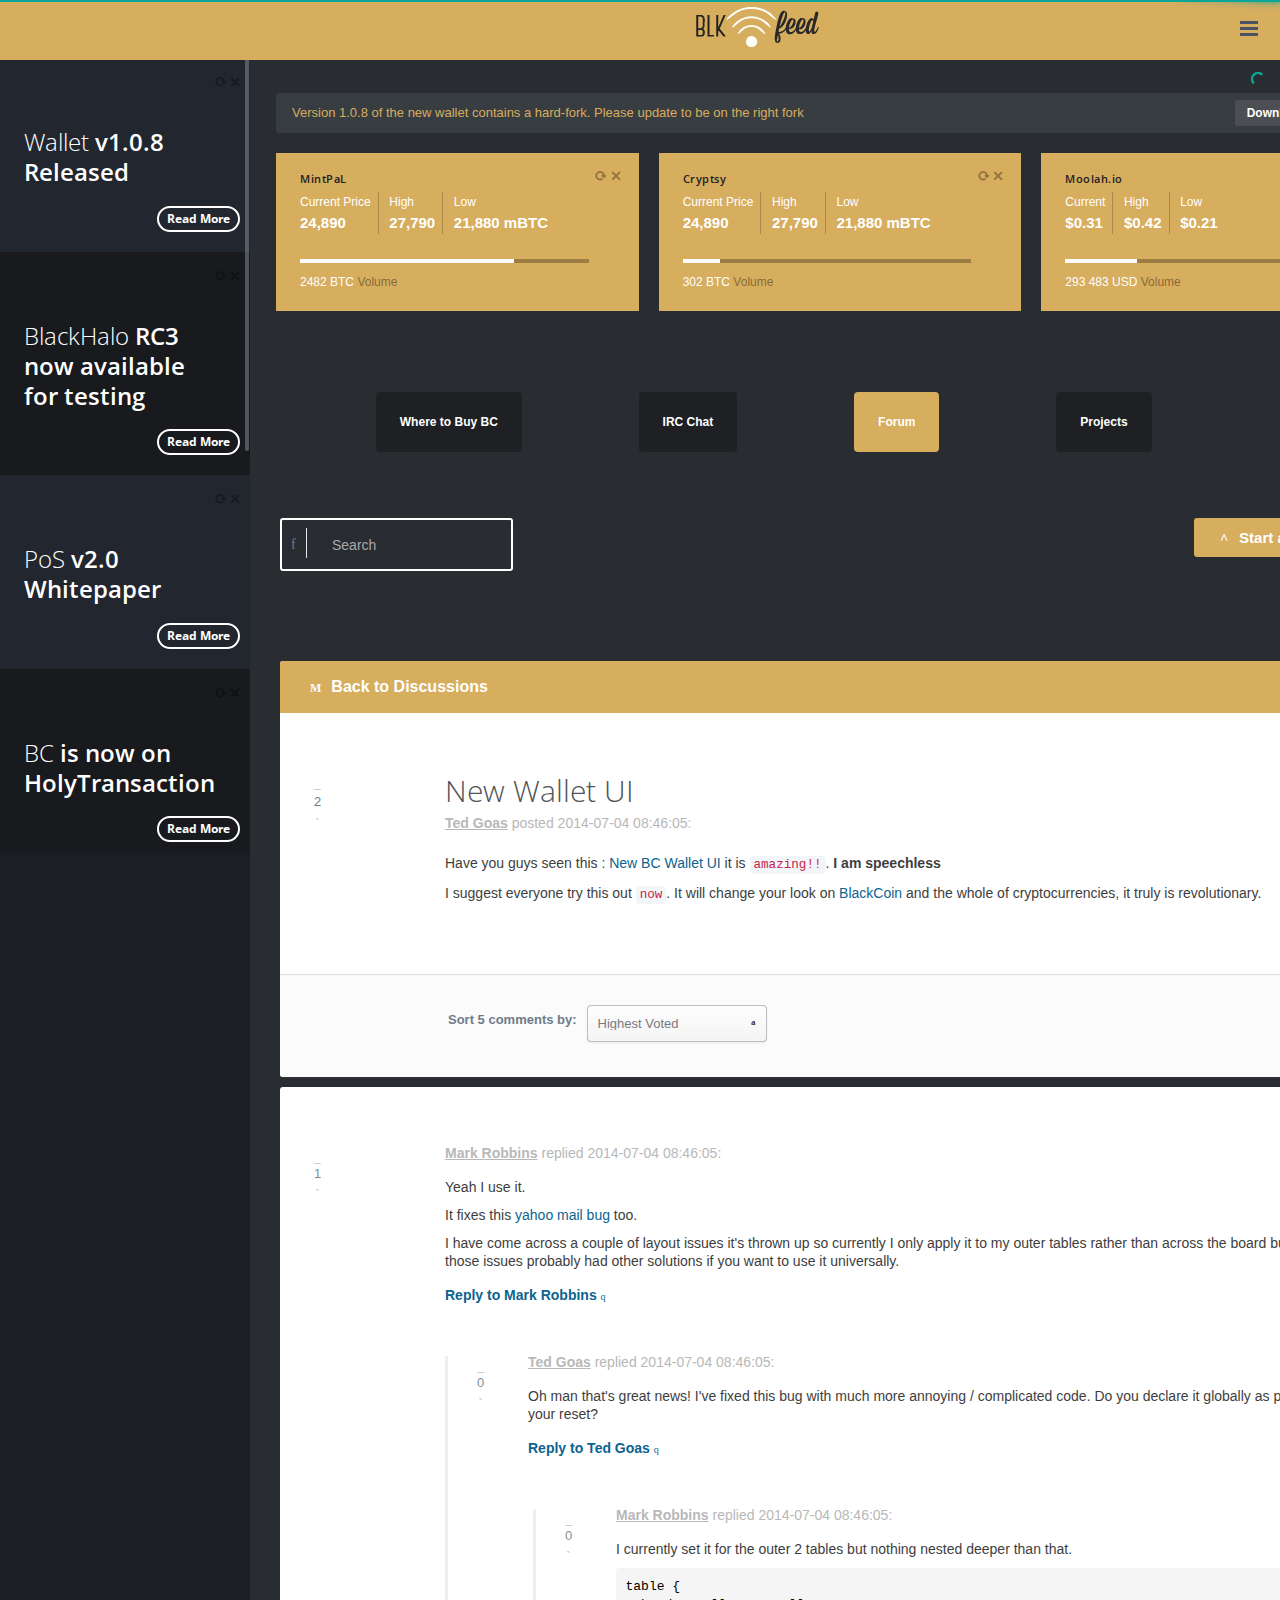
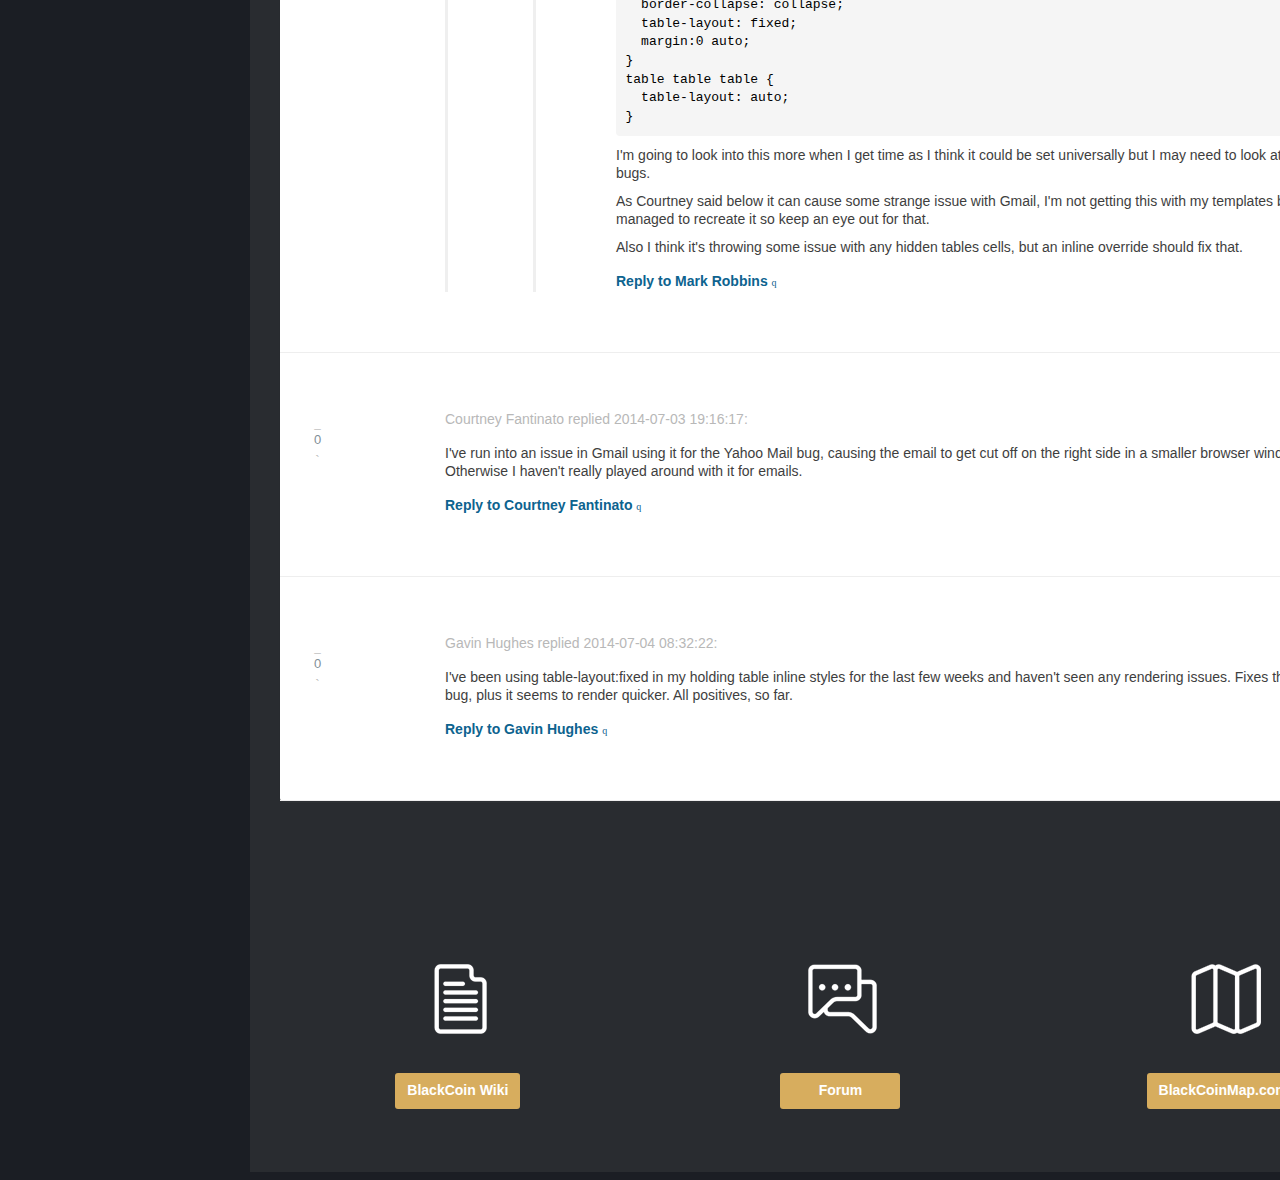
==== post.html @ c6ecb8fe "Initial Commit" ====
<!DOCTYPE html>
<html>
  <head>
    <meta http-equiv="content-type" content="text/html;charset=UTF-8" />
    <meta charset="utf-8" />
    <title>BLKFeed - Forum</title>
    <meta name="viewport" content="width=device-width, initial-scale=1.0, maximum-scale=1.0, user-scalable=no" />
    <meta content="" name="description" />
    <meta content="" name="author" />
    <!-- Forum CSS -->
    <link href="assets/css/application.css" media="screen" rel="stylesheet" type="text/css" />
    <link href="assets/css/forum.css" media="screen" rel="stylesheet" type="text/css" />
    <link href="assets/css/forum-style.css" media="screen" rel="stylesheet" type="text/css" />
    <link href="assets/plugins/jquery-polymaps/style.css" rel="stylesheet" type="text/css" media="screen"/>
    <link href="assets/plugins/jquery-metrojs/MetroJs.css" rel="stylesheet" type="text/css" />
    <link rel="stylesheet" type="text/css" href="assets/plugins/shape-hover/css/demo.css" />
    <link rel="stylesheet" type="text/css" href="assets/plugins/shape-hover/css/component.css" />
    <link rel="stylesheet" type="text/css" href="assets/plugins/owl-carousel/owl.carousel.css" />
    <link rel="stylesheet" type="text/css" href="assets/plugins/owl-carousel/owl.theme.css" />
    <link href="assets/plugins/pace/pace-theme-flash.css" rel="stylesheet" type="text/css" media="screen"/>
    <link href="assets/plugins/jquery-slider/css/jquery.sidr.light.css" rel="stylesheet" type="text/css" media="screen"/>
    <link rel="stylesheet" href="assets/plugins/jquery-ricksaw-chart/css/rickshaw.css" type="text/css" media="screen" >
    <link href="assets/plugins/jquery-isotope/isotope.css" rel="stylesheet" type="text/css"/>
    <!-- BEGIN CORE CSS FRAMEWORK -->
    <link href="assets/plugins/boostrapv3/css/bootstrap.min.css" rel="stylesheet" type="text/css"/>
    <link href="assets/plugins/boostrapv3/css/bootstrap-theme.min.css" rel="stylesheet" type="text/css"/>
    <link href="assets/plugins/font-awesome/css/font-awesome.css" rel="stylesheet" type="text/css"/>
    <link href="assets/css/animate.min.css" rel="stylesheet" type="text/css"/>
    <!-- END CORE CSS FRAMEWORK -->
    <!-- BEGIN CSS TEMPLATE -->
    <link href="assets/css/style.css" rel="stylesheet" type="text/css"/>
    <link href="assets/css/responsive.css" rel="stylesheet" type="text/css"/>
    <link href="assets/css/custom-icon-set.css" rel="stylesheet" type="text/css"/>
    <link href="assets/css/magic_space.css" rel="stylesheet" type="text/css"/>
    <!-- END CSS TEMPLATE -->
  </head>
  <!-- END HEAD -->
  <!-- BEGIN BODY -->
  <body class="">
    <!-- BEGIN HEADER -->
    <div class="header navbar navbar-inverse ">
      <!-- BEGIN TOP NAVIGATION BAR -->
      <div class="navbar-inner">
        <div class="header-seperation">
          <ul class="nav pull-left notifcation-center" id="main-menu-toggle-wrapper" style="display:none">
            <li class="dropdown">
              <a id="main-menu-toggle" href="#main-menu"  class="" >
                <div class="iconset top-menu-toggle-white"></div>
              </a>
            </li>
          </ul>
        </div>
        <!-- END RESPONSIVE MENU TOGGLER -->
        <div class="header-quick-nav" >
          <img src="./assets/img/logo.png" style="margin-left:35%;margin-top:0.4%;">
          <!-- BEGIN TOP NAVIGATION MENU -->
          <div class="pull-left">
          </div>
          <!-- END TOP NAVIGATION MENU -->
          <!-- BEGIN CHAT TOGGLER -->
          <div class="pull-right">
            <ul class="nav quick-section ">
              <li class="quicklinks">
                <a id="chat-menu-toggle" href="#sidr" class="chat-menu-toggle" >
                  <div class="iconset top-menu-toggle-dark "><span class="badge badge-important hide" id="chat-message-count">1</span></div>
                </a>
              </li>
            </ul>
          </div>
          <!-- END CHAT TOGGLER -->
        </div>
        <!-- END TOP NAVIGATION MENU -->
      </div>
      <!-- END TOP NAVIGATION BAR -->
    </div>
    <!-- END HEADER -->
    <!-- BEGIN CONTAINER -->
    <div class="page-container row-fluid">
      <!-- BEGIN SIDEBAR -->
      <div class="page-sidebar" id="main-menu">
        <!-- BEGIN MINI-PROFILE -->
        <div class="page-sidebar-wrapper" id="main-menu-wrapper">
          <!-- END MINI-PROFILE -->
          <!-- BEGIN SIDEBAR MENU -->
          <ul>
            <div class="widget-item narrow-margin">
              <div class="controller overlay right"> <a href="javascript:;" class="reload"></a> <a href="javascript:;" class="remove"></a> </div>
              <div class="tiles black " style="max-height:245px">
                <div class="tiles-body">
                  <h3 class="text-white m-t-50 m-b-30 m-r-20"> Wallet <span class="semi-bold">v1.0.8
                    Released</span> 
                  </h3>
                  <div class="overlayer bottom-right fullwidth">
                    <div class="overlayer-wrapper">
                      <div class=" p-l-20 p-r-20 p-b-20 p-t-20">
                        <div class="pull-right"> <a href="#" class="hashtags transparent"> Read More </a> </div>
                        <div class="clearfix"></div>
                      </div>
                    </div>
                  </div>
                  <br>
                </div>
              </div>
            </div>
            <div class="widget-item narrow-margin">
              <div class="controller overlay right"> <a href="javascript:;" class="reload"></a> <a href="javascript:;" class="remove"></a> </div>
              <div class="tiles grey " style="max-height:245px">
                <div class="tiles-body">
                  <h3 class="text-white m-t-50 m-b-30 m-r-20"> BlackHalo <span class="semi-bold">RC3
                    now available for testing</span> 
                  </h3>
                  <div class="overlayer bottom-right fullwidth">
                    <div class="overlayer-wrapper">
                      <div class=" p-l-20 p-r-20 p-b-20 p-t-20">
                        <div class="pull-right"> <a href="#" class="hashtags transparent"> Read More </a> </div>
                        <div class="clearfix"></div>
                      </div>
                    </div>
                  </div>
                  <br>
                </div>
              </div>
            </div>
            <div class="widget-item narrow-margin">
              <div class="controller overlay right"> <a href="javascript:;" class="reload"></a> <a href="javascript:;" class="remove"></a> </div>
              <div class="tiles black " style="max-height:245px">
                <div class="tiles-body">
                  <h3 class="text-white m-t-50 m-b-30 m-r-20"> PoS <span class="semi-bold">v2.0
                    Whitepaper</span> 
                  </h3>
                  <div class="overlayer bottom-right fullwidth">
                    <div class="overlayer-wrapper">
                      <div class=" p-l-20 p-r-20 p-b-20 p-t-20">
                        <div class="pull-right"> <a href="#" class="hashtags transparent"> Read More </a> </div>
                        <div class="clearfix"></div>
                      </div>
                    </div>
                  </div>
                  <br>
                </div>
              </div>
            </div>
            <div class="widget-item narrow-margin">
              <div class="controller overlay right"> <a href="javascript:;" class="reload"></a> <a href="javascript:;" class="remove"></a> </div>
              <div class="tiles grey " style="max-height:245px">
                <div class="tiles-body">
                  <h3 class="text-white m-t-50 m-b-30 m-r-20"> BC <span class="semi-bold">is now on
                    HolyTransaction</span> 
                  </h3>
                  <div class="overlayer bottom-right fullwidth">
                    <div class="overlayer-wrapper">
                      <div class=" p-l-20 p-r-20 p-b-20 p-t-20">
                        <div class="pull-right"> <a href="#" class="hashtags transparent"> Read More </a> </div>
                        <div class="clearfix"></div>
                      </div>
                    </div>
                  </div>
                  <br>
                </div>
              </div>
            </div>
            <div class="widget-item narrow-margin">
              <div class="controller overlay right"> <a href="javascript:;" class="reload"></a> <a href="javascript:;" class="remove"></a> </div>
              <div class="tiles black " style="max-height:245px">
                <div class="tiles-body">
                  <h3 class="text-white m-t-50 m-b-30 m-r-20"> BTC-e <span class="semi-bold"> integrates
                    BlckCoin</span> 
                  </h3>
                  <div class="overlayer bottom-right fullwidth">
                    <div class="overlayer-wrapper">
                      <div class=" p-l-20 p-r-20 p-b-20 p-t-20">
                        <div class="pull-right"> <a href="#" class="hashtags transparent"> Read More </a> </div>
                        <div class="clearfix"></div>
                      </div>
                    </div>
                  </div>
                  <br>
                </div>
              </div>
            </div>
            <div class="widget-item narrow-margin">
              <div class="controller overlay right"> <a href="javascript:;" class="reload"></a> <a href="javascript:;" class="remove"></a> </div>
              <div class="tiles grey " style="max-height:245px">
                <div class="tiles-body">
                  <h3 class="text-white m-t-50 m-b-30 m-r-20"> Wallet <span class="semi-bold">v1.0.7
                    Released</span> 
                  </h3>
                  <div class="overlayer bottom-right fullwidth">
                    <div class="overlayer-wrapper">
                      <div class=" p-l-20 p-r-20 p-b-20 p-t-20">
                        <div class="pull-right"> <a href="#" class="hashtags transparent"> Read More </a> </div>
                        <div class="clearfix"></div>
                      </div>
                    </div>
                  </div>
                  <br>
                </div>
              </div>
            </div>
            <div class="widget-item narrow-margin">
              <div class="controller overlay right"> <a href="javascript:;" class="reload"></a> <a href="javascript:;" class="remove"></a> </div>
              <div class="tiles black " style="max-height:245px">
                <div class="tiles-body">
                  <h3 class="text-white m-t-50 m-b-30 m-r-20"> rat4 elected President <span class="semi-bold">
                    of BC Utopia</span> 
                  </h3>
                  <div class="overlayer bottom-right fullwidth">
                    <div class="overlayer-wrapper">
                      <div class=" p-l-20 p-r-20 p-b-20 p-t-20">
                        <div class="pull-right"> <a href="#" class="hashtags transparent"> Read More </a> </div>
                        <div class="clearfix"></div>
                      </div>
                    </div>
                  </div>
                  <br>
                </div>
              </div>
            </div>
            <div class="widget-item narrow-margin">
              <div class="controller overlay right"> <a href="javascript:;" class="reload"></a> <a href="javascript:;" class="remove"></a> </div>
              <div class="tiles grey " style="max-height:245px">
                <div class="tiles-body">
                  <h3 class="text-white m-t-50 m-b-30 m-r-20"> BlackHalo <span class="semi-bold">Alpha v1
                    now available</span> 
                  </h3>
                  <div class="overlayer bottom-right fullwidth">
                    <div class="overlayer-wrapper">
                      <div class=" p-l-20 p-r-20 p-b-20 p-t-20">
                        <div class="pull-right"> <a href="#" class="hashtags transparent"> Read More </a> </div>
                        <div class="clearfix"></div>
                      </div>
                    </div>
                  </div>
                  <br>
                </div>
              </div>
            </div>
          </ul>
          <div class="clearfix"></div>
          <!-- END SIDEBAR -->
        </div>
      </div>
      <!-- END SIDEBAR -->
      <!-- BEGIN PAGE CONTAINER-->
      <div class="page-content">
        <div id="portlet-config" class="modal hide">
        </div>
        <div class="clearfix"></div>
        <div class="content container">
          <div class="page-title">
          </div>
          <!-- BEGIN DASHBOARD TILES -->
          <div class="alert alert-error">
            <button class="close" data-dismiss="alert"></button>
            Version 1.0.8 of the new wallet contains a hard-fork. Please update to be on the right fork
            <button class="btn btn-danger btn-sm btn-small pull-right" type="button">Download Now</button>
          </div>
          <div class="row">
            <div class="col-md-4">
              <div class="tiles green added-margin  m-b-20">
                <div class="tiles-body" style="background:#d7ad5e;">
                  <div class="controller"> <a href="javascript:;" class="reload"></a> <a href="javascript:;" class="remove"></a> </div>
                  <div class="tiles-title text-black">MintPaL </div>
                  <div class="widget-stats">
                    <div class="wrapper transparent"> 
                      <span class="item-title">Current Price</span> <span class="item-count animate-number semi-bold" data-value="24890" data-animation-duration="700">0</span>
                    </div>
                  </div>
                  <div class="widget-stats">
                    <div class="wrapper transparent">
                      <span class="item-title">High</span> <span class="item-count animate-number semi-bold" data-value="27790" data-animation-duration="700">0</span> 
                    </div>
                  </div>
                  <div class="widget-stats ">
                    <div class="wrapper last"> 
                      <span class="item-title">Low</span> <span class="item-count animate-number semi-bold" data-value="21880 mBTC"" data-animation-duration="700">0</span> 
                    </div>
                  </div>
                  <div class="progress transparent progress-small no-radius m-t-20" style="width:90%">
                    <div class="progress-bar progress-bar-white animate-progress-bar" data-percentage="74%" ></div>
                  </div>
                  <div class="description"> <span class="text-white mini-description ">2482 BTC <span class="blend">Volume</span></span></div>
                </div>
              </div>
            </div>
            <div class="col-md-4">
              <div class="tiles blue added-margin  m-b-20">
                <div class="tiles-body" style="background:#d7ad5e;">
                  <div class="controller"> <a href="javascript:;" class="reload"></a> <a href="javascript:;" class="remove"></a> </div>
                  <div class="tiles-title text-black">Cryptsy </div>
                  <div class="widget-stats">
                    <div class="wrapper transparent"> 
                      <span class="item-title">Current Price</span> <span class="item-count animate-number semi-bold" data-value="24890" data-animation-duration="700">0</span>
                    </div>
                  </div>
                  <div class="widget-stats">
                    <div class="wrapper transparent">
                      <span class="item-title">High</span> <span class="item-count animate-number semi-bold" data-value="27790" data-animation-duration="700">0</span> 
                    </div>
                  </div>
                  <div class="widget-stats ">
                    <div class="wrapper last"> 
                      <span class="item-title">Low</span> <span class="item-count animate-number semi-bold" data-value="21880 mBTC" data-animation-duration="700">0</span> 
                    </div>
                  </div>
                  <div class="progress transparent progress-small no-radius m-t-20" style="width:90%">
                    <div class="progress-bar progress-bar-white animate-progress-bar" data-percentage="13%" ></div>
                  </div>
                  <div class="description"> <span class="text-white mini-description ">302 BTC <span class="blend">Volume</span></span></div>
                </div>
              </div>
            </div>
            <div class="col-md-4">
              <div class="tiles purple added-margin  m-b-20">
                <div class="tiles-body" style="background:#d7ad5e;">
                  <div class="controller"> <a href="javascript:;" class="reload"></a> <a href="javascript:;" class="remove"></a> </div>
                  <div class="tiles-title text-black">Moolah.io </div>
                  <div class="widget-stats">
                    <div class="wrapper transparent"> 
                      <span class="item-title">Current</span> <span class="item-count animate-number semi-bold" data-value="$0.31" data-animation-duration="700">0</span>
                    </div>
                  </div>
                  <div class="widget-stats">
                    <div class="wrapper transparent">
                      <span class="item-title">High</span> <span class="item-count animate-number semi-bold" data-value="$0.42" data-animation-duration="700">0</span> 
                    </div>
                  </div>
                  <div class="widget-stats ">
                    <div class="wrapper last"> 
                      <span class="item-title">Low</span> <span class="item-count animate-number semi-bold" data-value="$0.21" data-animation-duration="700">0</span> 
                    </div>
                  </div>
                  <div class="progress transparent progress-small no-radius m-t-20" style="width:90%">
                    <div class="progress-bar progress-bar-white animate-progress-bar" data-percentage="25%" ></div>
                  </div>
                  <div class="description"> <span class="text-white mini-description ">293 483 USD <span class="blend">Volume</span></span></div>
                </div>
              </div>
            </div>
          </div>
          <!-- END DASHBOARD TILES -->
          <br>
          <br>
          <br>
          <div class="row">
            <div class="tabbable tabs-left">
              <ul class="nav nav-pills" id="tab-3">
                <li class=""><a href="#Merchants">Where to Buy BC</a></li>
                <li class=""><a href="#IRC">IRC Chat</a></li>
                <li class="active"><a href="#Forum">Forum</a></li>
                <li class=""><a href="#Projects">Projects</a></li>
              </ul>
              <div class="tab-content">
                <div class="tab-pane" id="Merchants">
                  <!-- BEGIN WORLD MAP WIDGET - CRAFT MAP -->
                  <div class="row tiles-container " data-sync-height="true">
                    <div class="col-md-7 col-vlg-8 col-sm-8 no-padding -height" style="height: 380px;">
                      <iframe class="craft-map-container" src="assets/plugins/jquery-craftmap/world_map.html"></iframe>
                      <div class="clearfix"></div>
                    </div>
                    <div class="col-md-5 col-vlg-4 col-sm-4 no-padding" style="height: 380px;">
                      <div class="tiles black" style="height:380px;">
                        <div class="tiles-body">
                          <h5 class="text-white"><span class="semi-bold">Merchant</span> Search</h5>
                          <input type="text" placeholder="Search..." class="form-control input-sm m-t-20">
                          <div class="m-t-40">
                            <div class="widget-stats">
                              <div class="wrapper"> <span class="item-title">Retailers</span> <span class="item-count animate-number semi-bold" data-value="2415" data-animation-duration="700">2,415</span> </div>
                            </div>
                            <div class="widget-stats">
                              <div class="wrapper"> <span class="item-title">Vendors</span> <span class="item-count animate-number semi-bold" data-value="751" data-animation-duration="700">751</span> </div>
                            </div>
                            <div class="widget-stats ">
                              <div class="wrapper last"> <span class="item-title">Shops</span> <span class="item-count animate-number semi-bold" data-value="1547" data-animation-duration="700">1,547</span> </div>
                            </div>
                          </div>
                        </div>
                      </div>
                    </div>
                  </div>
                  <!-- END WORLD MAP WIDGET - CRAFT MAP --> <br>
                  <br>
                  <!--Start Table-->
                  <div class="grid simple ">
                    <div class="grid-title">
                      <h4>View  <span class="semi-bold">Merchants</span></h4>
                      <div class="tools"> <a href="javascript:;" class="collapse"></a> <a href="#grid-config" data-toggle="modal" class="config"></a> <a href="javascript:;" class="reload"></a> <a href="javascript:;" class="remove"></a> </div>
                    </div>
                    <div class="grid-body ">
                      <div id="example2_wrapper" class="dataTables_wrapper form-inline" role="grid">
                        <div class="row">
                          <div class="col-md-6">
                            <div id="example2_length" class="dataTables_length">
                              <label>
                                <div class="select2-container span12 select2-container-active" id="s2id_autogen5"><a href="javascript:void(0)" onclick="return false;" class="select2-choice" tabindex="-1">   <span class="select2-chosen">10</span><abbr class="select2-search-choice-close"></abbr>   <span class="select2-arrow"><b></b></span></a><input class="select2-focusser select2-offscreen" type="text" id="s2id_autogen6"></div>
                                <select size="1" name="example2_length" aria-controls="example2" class="select2-wrapper span12 select2-offscreen" tabindex="-1">
                                  <option value="10" selected="selected">10</option>
                                  <option value="25">25</option>
                                  <option value="50">50</option>
                                  <option value="100">100</option>
                                </select>
                              </label>
                            </div>
                          </div>
                          <div class="col-md-6">
                            <div class="dataTables_filter" id="example2_filter"><label>Search: <input type="text" aria-controls="example2" class="input-medium"></label></div>
                          </div>
                        </div>
                        <table class="table table-striped dataTable" id="example2" aria-describedby="example2_info">
                          <thead>
                            <tr role="row">
                              <th class="sorting" role="columnheader" tabindex="0" aria-controls="example2" rowspan="1" colspan="1" aria-label=": activate to sort column ascending" style="width: 42px;"></th>
                              <th class="sorting" role="columnheader" tabindex="0" aria-controls="example2" rowspan="1" colspan="1" aria-label="Rendering engine: activate to sort column ascending" style="width: 279px;">Rendering engine</th>
                              <th class="sorting" role="columnheader" tabindex="0" aria-controls="example2" rowspan="1" colspan="1" aria-label="Browser: activate to sort column ascending" style="width: 349px;">Browser</th>
                              <th class="sorting" role="columnheader" tabindex="0" aria-controls="example2" rowspan="1" colspan="1" aria-label="Platform(s): activate to sort column ascending" style="width: 322px;">Platform(s)</th>
                              <th class="sorting" role="columnheader" tabindex="0" aria-controls="example2" rowspan="1" colspan="1" aria-label="Engine version: activate to sort column ascending" style="width: 240px;">Engine version</th>
                              <th class="sorting" role="columnheader" tabindex="0" aria-controls="example2" rowspan="1" colspan="1" aria-label="CSS grade: activate to sort column ascending" style="width: 171px;">CSS grade</th>
                            </tr>
                          </thead>
                          <tbody role="alert" aria-live="polite" aria-relevant="all">
                            <tr class="gradeX odd">
                              <td class="center "><i class="fa fa-plus-circle"></i></td>
                              <td class=" ">Trident</td>
                              <td class=" ">Internet
                                Explorer 4.0
                              </td>
                              <td class=" ">Win 95+</td>
                              <td class="center "> 4</td>
                              <td class="center ">X</td>
                            </tr>
                            <tr class="gradeC even">
                              <td class="center "><i class="fa fa-plus-circle"></i></td>
                              <td class=" ">Trident</td>
                              <td class=" ">Internet
                                Explorer 5.0
                              </td>
                              <td class=" ">Win 95+</td>
                              <td class="center ">5</td>
                              <td class="center ">C</td>
                            </tr>
                            <tr class="odd gradeA">
                              <td class="center "><i class="fa fa-plus-circle"></i></td>
                              <td class=" ">Trident</td>
                              <td class=" ">Internet
                                Explorer 5.5
                              </td>
                              <td class=" ">Win 95+</td>
                              <td class="center ">5.5</td>
                              <td class="center ">A</td>
                            </tr>
                            <tr class="even gradeA">
                              <td class="center "><i class="fa fa-plus-circle"></i></td>
                              <td class=" ">Trident</td>
                              <td class=" ">Internet
                                Explorer 6
                              </td>
                              <td class=" ">Win 98+</td>
                              <td class="center ">6</td>
                              <td class="center ">A</td>
                            </tr>
                            <tr class="odd gradeA">
                              <td class="center "><i class="fa fa-plus-circle"></i></td>
                              <td class=" ">Trident</td>
                              <td class=" ">Internet Explorer 7</td>
                              <td class=" ">Win XP SP2+</td>
                              <td class="center ">7</td>
                              <td class="center ">A</td>
                            </tr>
                            <tr class="even gradeA">
                              <td class="center "><i class="fa fa-plus-circle"></i></td>
                              <td class=" ">Trident</td>
                              <td class=" ">AOL browser (AOL desktop)</td>
                              <td class=" ">Win XP</td>
                              <td class="center ">6</td>
                              <td class="center ">A</td>
                            </tr>
                            <tr class="gradeA odd">
                              <td class="center "><i class="fa fa-plus-circle"></i></td>
                              <td class=" ">Gecko</td>
                              <td class=" ">Firefox 1.0</td>
                              <td class=" ">Win 98+ / OSX.2+</td>
                              <td class="center ">1.7</td>
                              <td class="center ">A</td>
                            </tr>
                            <tr class="gradeA even">
                              <td class="center "><i class="fa fa-plus-circle"></i></td>
                              <td class=" ">Gecko</td>
                              <td class=" ">Firefox 1.5</td>
                              <td class=" ">Win 98+ / OSX.2+</td>
                              <td class="center ">1.8</td>
                              <td class="center ">A</td>
                            </tr>
                            <tr class="gradeA odd">
                              <td class="center "><i class="fa fa-plus-circle"></i></td>
                              <td class=" ">Gecko</td>
                              <td class=" ">Firefox 2.0</td>
                              <td class=" ">Win 98+ / OSX.2+</td>
                              <td class="center ">1.8</td>
                              <td class="center ">A</td>
                            </tr>
                            <tr class="gradeA even">
                              <td class="center "><i class="fa fa-plus-circle"></i></td>
                              <td class=" ">Gecko</td>
                              <td class=" ">Firefox 3.0</td>
                              <td class=" ">Win 2k+ / OSX.3+</td>
                              <td class="center ">1.9</td>
                              <td class="center ">A</td>
                            </tr>
                          </tbody>
                        </table>
                        <div class="row">
                          <div class="col-md-12">
                            <div class="dataTables_paginate paging_bootstrap pagination">
                              <ul>
                                <li class="prev disabled"><a href="#"><i class="fa fa-chevron-left"></i></a></li>
                                <li class="active"><a href="#">1</a></li>
                                <li><a href="#">2</a></li>
                                <li><a href="#">3</a></li>
                                <li><a href="#">4</a></li>
                                <li><a href="#">5</a></li>
                                <li class="next"><a href="#"><i class="fa fa-chevron-right"></i></a></li>
                              </ul>
                            </div>
                            <div class="dataTables_info" id="example2_info">Showing <b>1 to 10</b> of 57 entries</div>
                          </div>
                        </div>
                      </div>
                    </div>
                  </div>
                </div>
                <!--End Table-->
                <div class="tab-pane" id="IRC">
                  <div class="grid simple vertical green">
                    <div class="grid-title no-border">
                      <h4></h4>
                      <div class="tools"> <a href="javascript:;" class="collapse"></a> <a href="#grid-config" data-toggle="modal" class="config"></a> <a href="javascript:;" class="reload"></a> <a href="javascript:;" class="remove"></a> </div>
                    </div>
                    <div class="grid-body no-border">
                      <div class="row-fluid">
                        <div>
                          <h3>IRC<span class="semi-bold"> Chat</span></h3>
                          <br>
                          <iframe src="https://kiwiirc.com/client/irc.kiwiirc.com/?nick=Wulfcastle|?#blackcoinpool" style="border:0; width:100%; height:450px;"></iframe>
                        </div>
                      </div>
                    </div>
                  </div>
                </div>
                <div class="tab-pane active" id="Forum">
                  <div class="row">
                    <div class="col-md-12">
                      <div class="community post discussions community marketing logged-out">
                        <section class="community-top">
                          <div class="wrapper">
                            <form accept-charset="UTF-8" action="/community/discussions" class="search-form_" method="get" />
                              <div style="margin:0;padding:0;display:inline"><input name="utf8" type="hidden" value="&#x2713;" /></div>
                              <input class="search" id="search" name="search" placeholder="Search" type="text" />
                              <span class="prefix">f</span>
                            </form>
                            <ul class="subnav-right">
                              <li>
                                <a href="/community/discussions/new" class="awesome-button green new "><span class="icon">^</span><span class="text">Start a Discussion</span></a>
                              </li>
                            </ul>
                          </div>
                        </section>
                        <section class="community-body">
                          <div class="wrapper">
                          </div>
                          <div class="wrapper">
                            <div class="community-wrapper">
                              <div class="container-fluid animated fadeIn">
                                <!--1st post-->
                                <article class="row-fluid post-container" id="UI">
                                  <header id="top" class="post-header">
                                    <a href="./index.html">
                                    <span class="icon">M</span>Back to Discussions
                                    </a>      <!--comment anchor button-->
                                    <!-- title actions -->
                                    <ul class="title-actions"></ul>
                                  </header>
                                  <section class="post-body" id="discussion-340" data-discussion-id="340">
                                    <div class="voting">
                                      <div class="up" data-url="/community/discussions/340-do-you-use-table-layout-fixed/upvote"></div>
                                      <div class="sup">2</div>
                                      <div class="down" data-url="/community/discussions/340-do-you-use-table-layout-fixed/downvote"></div>
                                    </div>
                                    <div class="identity-avatar" style="background-image: url(&#x27;https://secure.gravatar.com/avatar/6f501cfc748d74a94687a9c30545599e?d=https%3A%2F%2Flitmus.com%2Fassets%2Fdefault-avatar.png&amp;r=g&amp;s=60&#x27;); height: 60px; width: 60px; border-radius: 30px; background-size: 60px 60px"></div>
                                    <div class="post-content">
                                      <h2 class="title">New Wallet UI</h2>
                                      <div class="metadata">
                                        <a href="/p/tedgoas" class="author">Ted Goas</a>
                                        posted <time data-last-commented-at="2014-07-04 08:46:05" data-updated-at="2014-07-04 08:46:05" datetime="2014-07-03 15:29:40">2014-07-04 08:46:05</time>:
                                        <span data-author-id="321450">
                                        <a href="/community/discussions/340-do-you-use-table-layout-fixed/edit" class="edit-post" data-remote="true">Edit</a>
                                        |
                                        <a href="./340-do-you-use-table-layout-fixed.html" data-confirm="Are you sure you want to delete this discussion? This action cannot be undone." data-method="delete" rel="nofollow">Delete</a>
                                        </span>
                                      </div>
                                      <div class="discussion-content">
                                        <p>Have you guys seen this : <a href="http://blackcoin.co/new-wallet-ui">New BC Wallet UI</a> it is <code>amazing!!</code>. <strong>I am speechless</strong></p>
                                        <p>I suggest everyone try this out <code>now</code>. It will change your look on  <a href="https://blackcoin.co">BlackCoin</a> and the whole of cryptocurrencies, it truly is revolutionary.</p>
                                      </div>
                                      <!-- Comment form -->
                                    </div>
                                  </section>
                                  <footer class="sorting">
                                    <div>
                                      <span class="comment-count">Sort 5 comments by: </span>
                                      <div class="white-select">
                                        <select class="comment-sorter">
                                          <option value="votes" />Highest Voted
                                          <option value="oldest" />Oldest First
                                          <option value="recent" />Most Recent
                                        </select>
                                        <span class="arrows">a</span>
                                      </div>
                                    </div>
                                  </footer>
                                </article>
                                <div class="comments-container">
                                  <div class="comment  " id="comment-1708" data-comment-id="1708" data-identity-id="224780" data-discussion-id="340">
                                    <aside class="comment-side">
                                      <div class="voting">
                                        <div class="up" data-url="/community/discussions/340-do-you-use-table-layout-fixed/comments/1708/upvote"></div>
                                        <div class="sup">1</div>
                                        <div class="down" data-url="/community/discussions/340-do-you-use-table-layout-fixed/comments/1708/downvote"></div>
                                      </div>
                                      <div class="identity-avatar" style="background-image: url(&#x27;https://cp.litmus.com/b/?c=img&amp;l=0&amp;r=v1&amp;t=1&amp;th=60&amp;tw=60&amp;u=https%3A%2F%2Fs3.amazonaws.com%2Flitmus-avatars%2Fproduction%2F98381d99eb1b0b2b472f52c2633c6b2f6984328b.jpg&#x27;); height: 60px; width: 60px; border-radius: 30px; background-size: 60px 60px"></div>
                                    </aside>
                                    <section class="comment-body">
                                      <header class="comment-header">
                                        <a href="/p/M_J_Robbins" class="author">Mark Robbins</a>
                                        <a href="#comment-1708" class="metadata">
                                        replied
                                        <time data-last-commented-at="null" data-updated-at="2014-07-04 08:46:05" datetime="2014-07-03 15:37:15">2014-07-04 08:46:05</time>:
                                        </a>
                                        <aside class="comment-actions author-only" data-author-id="224780">
                                          <a href="/community/discussions/340-do-you-use-table-layout-fixed/comments/1708/edit" data-remote="true">Edit</a>
                                          |
                                          <a href="/community/discussions/340-do-you-use-table-layout-fixed/comments/1708" data-confirm="Are you sure you want to delete this comment?" data-method="delete" rel="nofollow">Delete</a>
                                        </aside>
                                      </header>
                                      <article class="comment-content">
                                        <p>Yeah I use it.</p>
                                        <p>It fixes this <a href="../code/217-yahoo-change.html">yahoo mail bug</a> too.</p>
                                        <p>I have come across a couple of layout issues it&#39;s thrown up so currently I only apply it to my outer tables rather than across the board but I think those issues probably had other solutions if you want to use it universally.</p>
                                        <a href="#" class="reply">Reply to Mark Robbins <span class="ico">q</span></a>
                                      </article>
                                    </section>
                                    <div class="comment nested-post nested" id="comment-1711" data-comment-id="1711" data-identity-id="321450" data-discussion-id="340">
                                      <aside class="comment-side">
                                        <div class="voting">
                                          <div class="up" data-url="/community/discussions/340-do-you-use-table-layout-fixed/comments/1711/upvote"></div>
                                          <div class="sup">0</div>
                                          <div class="down" data-url="/community/discussions/340-do-you-use-table-layout-fixed/comments/1711/downvote"></div>
                                        </div>
                                      </aside>
                                      <section class="comment-body">
                                        <header class="comment-header">
                                          <a href="/p/tedgoas" class="author">Ted Goas</a>
                                          <a href="#comment-1711" class="metadata">
                                          replied
                                          <time data-last-commented-at="null" data-updated-at="2014-07-04 08:46:05" datetime="2014-07-03 19:20:37">2014-07-04 08:46:05</time>:
                                          </a>
                                          <aside class="comment-actions author-only" data-author-id="321450">
                                            <a href="/community/discussions/340-do-you-use-table-layout-fixed/comments/1711/edit" data-remote="true">Edit</a>
                                            |
                                            <a href="/community/discussions/340-do-you-use-table-layout-fixed/comments/1711" data-confirm="Are you sure you want to delete this comment?" data-method="delete" rel="nofollow">Delete</a>
                                          </aside>
                                        </header>
                                        <article class="comment-content">
                                          <p>Oh man that&#39;s great news! I&#39;ve fixed this bug with much more annoying / complicated code. Do you declare it globally as part of your reset?</p>
                                          <a href="#" class="reply">Reply to Ted Goas <span class="ico">q</span></a>
                                        </article>
                                      </section>
                                      <div class="comment nested-post nested" id="comment-1715" data-comment-id="1715" data-identity-id="224780" data-discussion-id="340">
                                        <aside class="comment-side">
                                          <div class="voting">
                                            <div class="up" data-url="/community/discussions/340-do-you-use-table-layout-fixed/comments/1715/upvote"></div>
                                            <div class="sup">0</div>
                                            <div class="down" data-url="/community/discussions/340-do-you-use-table-layout-fixed/comments/1715/downvote"></div>
                                          </div>
                                        </aside>
                                        <section class="comment-body">
                                          <header class="comment-header">
                                            <a href="/p/M_J_Robbins" class="author">Mark Robbins</a>
                                            <a href="#comment-1715" class="metadata">
                                            replied
                                            <time data-last-commented-at="null" data-updated-at="2014-07-04 08:46:05" datetime="2014-07-04 08:46:05">2014-07-04 08:46:05</time>:
                                            </a>
                                            <aside class="comment-actions author-only" data-author-id="224780">
                                              <a href="/community/discussions/340-do-you-use-table-layout-fixed/comments/1715/edit" data-remote="true">Edit</a>
                                              |
                                              <a href="/community/discussions/340-do-you-use-table-layout-fixed/comments/1715" data-confirm="Are you sure you want to delete this comment?" data-method="delete" rel="nofollow">Delete</a>
                                            </aside>
                                          </header>
                                          <article class="comment-content">
                                            <p>I currently set it for the outer 2 tables but nothing nested deeper than that.</p>
                                            <pre><code class="language-markup">table {
  border-collapse: collapse;
  table-layout: fixed;
  margin:0 auto;
}
table table table {
  table-layout: auto;
}
</code></pre>
                                            <p>I&#39;m going to look into this more when I get time as I think it could be set universally but I may need to look at a few bugs.</p>
                                            <p>As Courtney said below it can cause some strange issue with Gmail, I&#39;m not getting this with my templates but have managed to recreate it so keep an eye out for that.</p>
                                            <p>Also I think it&#39;s throwing some issue with any hidden tables cells, but an inline override should fix that.</p>
                                            <a href="#" class="reply">Reply to Mark Robbins <span class="ico">q</span></a>
                                          </article>
                                        </section>
                                      </div>
                                    </div>
                                  </div>
                                  <div class="comment  " id="comment-1709" data-comment-id="1709" data-identity-id="302467" data-discussion-id="340">
                                    <aside class="comment-side">
                                      <div class="voting">
                                        <div class="up" data-url="/community/discussions/340-do-you-use-table-layout-fixed/comments/1709/upvote"></div>
                                        <div class="sup">0</div>
                                        <div class="down" data-url="/community/discussions/340-do-you-use-table-layout-fixed/comments/1709/downvote"></div>
                                      </div>
                                      <div class="identity-avatar" style="background-image: url(&#x27;https://secure.gravatar.com/avatar/34cdd3de868becca2cdc8c8db760e028?d=https%3A%2F%2Flitmus.com%2Fassets%2Fdefault-avatar.png&amp;r=g&amp;s=60&#x27;); height: 60px; width: 60px; border-radius: 30px; background-size: 60px 60px"></div>
                                    </aside>
                                    <section class="comment-body">
                                      <header class="comment-header">
                                        Courtney Fantinato
                                        <a href="#comment-1709" class="metadata">
                                        replied
                                        <time data-last-commented-at="null" data-updated-at="2014-07-03 19:16:17" datetime="2014-07-03 19:16:17">2014-07-03 19:16:17</time>:
                                        </a>
                                        <aside class="comment-actions author-only" data-author-id="302467">
                                          <a href="/community/discussions/340-do-you-use-table-layout-fixed/comments/1709/edit" data-remote="true">Edit</a>
                                          |
                                          <a href="/community/discussions/340-do-you-use-table-layout-fixed/comments/1709" data-confirm="Are you sure you want to delete this comment?" data-method="delete" rel="nofollow">Delete</a>
                                        </aside>
                                      </header>
                                      <article class="comment-content">
                                        <p>I&#39;ve run into an issue in Gmail using it for the Yahoo Mail bug, causing the email to get cut off on the right side in a smaller browser window. Otherwise I haven&#39;t really played around with it for emails.</p>
                                        <a href="#" class="reply">Reply to Courtney Fantinato <span class="ico">q</span></a>
                                      </article>
                                    </section>
                                  </div>
                                  <div class="comment  " id="comment-1713" data-comment-id="1713" data-identity-id="328569" data-discussion-id="340">
                                    <aside class="comment-side">
                                      <div class="voting">
                                        <div class="up" data-url="/community/discussions/340-do-you-use-table-layout-fixed/comments/1713/upvote"></div>
                                        <div class="sup">0</div>
                                        <div class="down" data-url="/community/discussions/340-do-you-use-table-layout-fixed/comments/1713/downvote"></div>
                                      </div>
                                      <div class="identity-avatar" style="background-image: url(&#x27;https://cp.litmus.com/b/?c=img&amp;l=0&amp;r=v1&amp;t=1&amp;th=60&amp;tw=60&amp;u=https%3A%2F%2Fs3.amazonaws.com%2Flitmus-avatars%2Fproduction%2Fca2accdb7d88c19fa79ba8ace0ff234a382ad59a.jpg&#x27;); height: 60px; width: 60px; border-radius: 30px; background-size: 60px 60px"></div>
                                    </aside>
                                    <section class="comment-body">
                                      <header class="comment-header">
                                        Gavin Hughes
                                        <a href="#comment-1713" class="metadata">
                                        replied
                                        <time data-last-commented-at="null" data-updated-at="2014-07-04 08:32:22" datetime="2014-07-04 08:32:22">2014-07-04 08:32:22</time>:
                                        </a>
                                        <aside class="comment-actions author-only" data-author-id="328569">
                                          <a href="/community/discussions/340-do-you-use-table-layout-fixed/comments/1713/edit" data-remote="true">Edit</a>
                                          |
                                          <a href="/community/discussions/340-do-you-use-table-layout-fixed/comments/1713" data-confirm="Are you sure you want to delete this comment?" data-method="delete" rel="nofollow">Delete</a>
                                        </aside>
                                      </header>
                                      <article class="comment-content">
                                        <p>I&#39;ve been using table-layout:fixed in my holding table inline styles for the last few weeks and haven&#39;t seen any rendering issues.  Fixes the Yahoo bug, plus it seems to render quicker. All positives, so far.</p>
                                        <a href="#" class="reply">Reply to Gavin Hughes <span class="ico">q</span></a>
                                      </article>
                                    </section>
                                  </div>
                                </div>
                                <div class="comment-reply" style="display:none;" id="comment-reply-boilerplate">
                                  <form accept-charset="UTF-8" action="/community/discussions/340-do-you-use-table-layout-fixed/comments" class="new_comment nested_comment_form" data-remote="true" id="new_comment" method="post" />
                                    <div style="margin:0;padding:0;display:inline"><input name="utf8" type="hidden" value="&#x2713;" /><input name="authenticity_token" type="hidden" value="ljFRPzZW+AhKfO+IGpStFBMSLXB39DHlvZYbK7A3Ttc=" /></div>
                                    <input id="comment_parent_id" name="comment[parent_id]" type="hidden" />
                                    <textarea class="markdown-source" cols="50" id="comment_content" name="comment[content]" placeholder="Write your comment" rows="4">
</textarea>
                                    <footer class="comment-reply-footer">
                                      <a href="../markdown.html" class="markdown" target="_blank">Markdown supported</a>
                                      <button class="awesome-button green pull-right ladda-button" data-spinner-color="#454343" data-style="expand-left">Post Comment</button>
                                      <a href="#" class="cancel">Cancel</a>
                                    </footer>
                                  </form>
                                </div>
                              </div>
                            </div>
                          </div>
                          <!-- wrapper -->
                        </section>
                        <!-- learning -->
                      </div>
                    </div>
                  </div>
                </div>
                <div class="tab-pane" id="Projects">
                  <div class="row">
                    <div class="grid simple ">
                      <div class="grid-title">
                        <h4>Active  <span class="semi-bold">Projects</span></h4>
                        <div class="tools"> <a href="javascript:;" class="collapse"></a> <a href="#grid-config" data-toggle="modal" class="config"></a> <a href="javascript:;" class="reload"></a> <a href="javascript:;" class="remove"></a> </div>
                      </div>
                      <div class="grid-body ">
                        <div id="example_wrapper" class="dataTables_wrapper form-inline" role="grid">
                          <div class="row">
                            <div class="col-md-6">
                              <div id="example_length" class="dataTables_length">
                                <label>
                                  <div class="select2-container span12 select2-container-active" id="s2id_autogen3"><a href="javascript:void(0)" onclick="return false;" class="select2-choice" tabindex="-1">   <span class="select2-chosen">10</span><abbr class="select2-search-choice-close"></abbr>   <span class="select2-arrow"><b></b></span></a><input class="select2-focusser select2-offscreen" type="text" id="s2id_autogen4"></div>
                                  <select size="1" name="example_length" aria-controls="example" class="select2-wrapper span12 select2-offscreen" tabindex="-1">
                                    <option value="10" selected="selected">10</option>
                                    <option value="25">25</option>
                                    <option value="50">50</option>
                                    <option value="100">100</option>
                                  </select>
                                </label>
                              </div>
                              <div class="DTTT "><a class="btn btn-white DTTT_button_collection" id="ToolTables_example_0"><span><i class="fa fa-cloud-download"></i></span></a></div>
                            </div>
                            <div class="col-md-6">
                              <div class="dataTables_filter" id="example_filter"><label>Search: <input type="text" aria-controls="example" class="input-medium"></label></div>
                            </div>
                          </div>
                          <table class="table table-hover table-condensed dataTable" id="example" aria-describedby="example_info">
                            <thead>
                              <tr role="row" class="">
                                <th style="width:1%" class="sorting_disabled" role="columnheader" rowspan="1" colspan="1" aria-label="
                                  ">
                                  <div class="checkbox check-default" style="margin-right:auto;margin-left:auto;">
                                    <input type="checkbox" value="1" id="checkbox1">
                                    <label for="checkbox1"></label>
                                  </div>
                                </th>
                                <th style="width:10%" class="sorting_asc" role="columnheader" tabindex="0" aria-controls="example" rowspan="1" colspan="1" aria-sort="ascending" aria-label="Project Name: activate to sort column descending">Project Name</th>
                                <th style="width:22%" data-hide="phone,tablet" class="sorting" role="columnheader" tabindex="0" aria-controls="example" rowspan="1" colspan="1" aria-label="Description: activate to sort column ascending">Description</th>
                                <th style="width:6%" class="sorting" role="columnheader" tabindex="0" aria-controls="example" rowspan="1" colspan="1" aria-label="Price: activate to sort column ascending">Price</th>
                                <th style="width:10%" data-hide="phone,tablet" class="sorting" role="columnheader" tabindex="0" aria-controls="example" rowspan="1" colspan="1" aria-label="Progress: activate to sort column ascending">Progress</th>
                              </tr>
                            </thead>
                            <tbody role="alert" aria-live="polite" aria-relevant="all">
                              <tr class="odd">
                                <td class=" ">
                                  <div class="checkbox check-default">
                                    <input type="checkbox" value="3" id="checkbox3">
                                    <label for="checkbox3"></label>
                                  </div>
                                </td>
                                <td class=" sorting_1">
                                  <div class="inline">Angry Birds </div>
                                  <span class="label label-important">ALERT!</span>
                                </td>
                                <td class=" "><span class="muted">Something goes here</span></td>
                                <td class=" "><span class="muted">$9,000</span></td>
                                <td class=" ">
                                  <div class="progress">
                                    <div data-percentage="70%" class="progress-bar progress-bar-danger animate-progress-bar" style="width: 70%;"></div>
                                  </div>
                                </td>
                              </tr>
                              <tr class="even">
                                <td class="v-align-middle ">
                                  <div class="checkbox check-default">
                                    <input type="checkbox" value="3" id="checkbox2">
                                    <label for="checkbox2"></label>
                                  </div>
                                </td>
                                <td class="v-align-middle  sorting_1">Early Bird</td>
                                <td class="v-align-middle "><span class="muted">Redesign project template</span></td>
                                <td class=" "><span class="muted">$4,500</span></td>
                                <td class="v-align-middle ">
                                  <div class="progress ">
                                    <div data-percentage="80%" class="progress-bar progress-bar-success animate-progress-bar" style="width: 80%;"></div>
                                  </div>
                                </td>
                              </tr>
                              <tr class="odd">
                                <td class=" ">
                                  <div class="checkbox check-default">
                                    <input type="checkbox" value="3" id="checkbox4">
                                    <label for="checkbox4"></label>
                                  </div>
                                </td>
                                <td class=" sorting_1">PHP Login page</td>
                                <td class="v-align-middle "><span class="muted">A project in business and science is typically defined</span></td>
                                <td class=" "><span class="muted">$5,400</span></td>
                                <td class=" ">
                                  <div class="progress progress-info">
                                    <div data-percentage="60%" class="progress-bar progress-bar-primary animate-progress-bar" style="width: 60%;"></div>
                                  </div>
                                </td>
                              </tr>
                              <tr class="even">
                                <td class=" ">
                                  <div class="checkbox check-default">
                                    <input type="checkbox" value="3" id="checkbox5">
                                    <label for="checkbox5"></label>
                                  </div>
                                </td>
                                <td class=" sorting_1">Zombies</td>
                                <td class="v-align-middle "><span class="muted">frequently involving research or design</span></td>
                                <td class=" "><span class="muted">$6,000</span></td>
                                <td class=" ">
                                  <div class="progress">
                                    <div data-percentage="60%" class="progress-bar progress-bar-warning animate-progress-bar" style="width: 60%;"></div>
                                  </div>
                                </td>
                              </tr>
                              <tr class="odd">
                                <td class=" ">
                                  <div class="checkbox check-default">
                                    <input type="checkbox" value="3" id="checkbox6">
                                    <label for="checkbox6"></label>
                                  </div>
                                </td>
                                <td class=" sorting_1">Zombies</td>
                                <td class="v-align-middle "><span class="muted">frequently involving research or design</span></td>
                                <td class=" "><span class="muted">$6,000</span></td>
                                <td class=" ">
                                  <div class="progress ">
                                    <div data-percentage="42%" class="progress-bar progress-bar-warning animate-progress-bar" style="width: 42%;"></div>
                                  </div>
                                </td>
                              </tr>
                              <tr class="even">
                                <td class=" ">
                                  <div class="checkbox check-default">
                                    <input type="checkbox" value="3" id="checkbox20">
                                    <label for="checkbox20"></label>
                                  </div>
                                </td>
                                <td class=" sorting_1">Zombies</td>
                                <td class="v-align-middle "><span class="muted">frequently involving research or design</span></td>
                                <td class=" "><span class="muted">$6,000</span></td>
                                <td class=" ">
                                  <div class="progress progress-warning">
                                    <div data-percentage="42%" class="progress-bar progress-bar-warning animate-progress-bar" style="width: 42%;"></div>
                                  </div>
                                </td>
                              </tr>
                              <tr class="odd">
                                <td class=" ">
                                  <div class="checkbox check-default">
                                    <input type="checkbox" value="3" id="checkbox7">
                                    <label for="checkbox7"></label>
                                  </div>
                                </td>
                                <td class=" sorting_1">Zombies</td>
                                <td class="v-align-middle "><span class="muted">frequently involving research or design</span></td>
                                <td class=" "><span class="muted">$6,000</span></td>
                                <td class=" ">
                                  <div class="progress ">
                                    <div data-percentage="42%" class="progress-bar progress-bar-warning animate-progress-bar" style="width: 42%;"></div>
                                  </div>
                                </td>
                              </tr>
                              <tr class="even">
                                <td class=" ">
                                  <div class="checkbox check-default">
                                    <input type="checkbox" value="3" id="checkbox8">
                                    <label for="checkbox8"></label>
                                  </div>
                                </td>
                                <td class=" sorting_1">Zombies</td>
                                <td class="v-align-middle "><span class="muted">frequently involving research or design</span></td>
                                <td class=" "><span class="muted">$6,000</span></td>
                                <td class=" ">
                                  <div class="progress ">
                                    <div data-percentage="42%" class="progress-bar progress-bar-warning animate-progress-bar" style="width: 42%;"></div>
                                  </div>
                                </td>
                              </tr>
                              <tr class="odd">
                                <td class=" ">
                                  <div class="checkbox check-default">
                                    <input type="checkbox" value="3" id="checkbox9">
                                    <label for="checkbox9"></label>
                                  </div>
                                </td>
                                <td class=" sorting_1">Zombies</td>
                                <td class="v-align-middle "><span class="muted">frequently involving research or design</span></td>
                                <td class=" "><span class="muted">$6,000</span></td>
                                <td class=" ">
                                  <div class="progress ">
                                    <div data-percentage="42%" class="progress-bar progress-bar-warning animate-progress-bar" style="width: 42%;"></div>
                                  </div>
                                </td>
                              </tr>
                              <tr class="even">
                                <td class=" ">
                                  <div class="checkbox check-default">
                                    <input type="checkbox" value="3" id="checkbox10">
                                    <label for="checkbox10"></label>
                                  </div>
                                </td>
                                <td class=" sorting_1">Zombies</td>
                                <td class="v-align-middle "><span class="muted">frequently involving research or design</span></td>
                                <td class=" "><span class="muted">$6,000</span></td>
                                <td class=" ">
                                  <div class="progress ">
                                    <div data-percentage="42%" class="progress-bar progress-bar-warning animate-progress-bar" style="width: 42%;"></div>
                                  </div>
                                </td>
                              </tr>
                            </tbody>
                          </table>
                          <div class="row">
                            <div class="col-md-12">
                              <div class="dataTables_paginate paging_bootstrap pagination">
                                <ul>
                                  <li class="prev disabled"><a href="#"><i class="fa fa-chevron-left"></i></a></li>
                                  <li class="active"><a href="#">1</a></li>
                                  <li><a href="#">2</a></li>
                                  <li class="next"><a href="#"><i class="fa fa-chevron-right"></i></a></li>
                                </ul>
                              </div>
                              <div class="dataTables_info" id="example_info">Showing <b>1 to 10</b> of 14 entries</div>
                            </div>
                          </div>
                        </div>
                      </div>
                    </div>
                  </div>
                </div>
              </div>
            </div>
          </div>
          <br>
          <br>
          <br>
          <br>
          <br>
          <div class="row">
            <div class="col-md-4">
              <div class="tiles green added-margin  m-b-20">
                <div class="tiles-body" style="background:#292c30;">
                  <center>
                    <img src="./assets/img/icon/wiki.png"> <br><br><br>
                    <button type="button" class="btn btn-warning btn-cons">BlackCoin Wiki</button>
                  </center>
                </div>
              </div>
            </div>
            <div class="col-md-4">
              <div class="tiles blue added-margin  m-b-20">
                <div class="tiles-body" style="background:#292c30;">
                  <center>
                    <img src="./assets/img/icon/forum.png"> <br><br><br>
                    <button type="button" class="btn btn-warning btn-cons">Forum</button>
                  </center>
                </div>
              </div>
            </div>
            <div class="col-md-4">
              <div class="tiles purple added-margin  m-b-20">
                <div class="tiles-body" style="background:#292c30;">
                  <center>
                    <img src="./assets/img/icon/blackcoinmap.png"> <br><br><br>
                    <button type="button" class="btn btn-warning btn-cons">BlackCoinMap.com</button>
                  </center>
                </div>
              </div>
            </div>
          </div>
          <br>
        </div>
      </div>
    </div>
    <!-- END CONTAINER -->
    <!-- BEGIN CHAT -->
    <div id="sidr" class="chat-window-wrapper">
    <div id="main-chat-wrapper" >
    <div class="tiles white " style="background:#2e3236;">
      <div class="tiles-body">
        <div class="row">
          <div class="user-comment-wrapper pull-left">
            <div class="profile-wrapper"> <img src="assets/img/profiles/avatar_small.jpg" alt="" data-src="assets/img/profiles/avatar_small.jpg" data-src-retina="assets/img/profiles/avatar_small2x.jpg" width="35" height="35"> </div>
            <div class="comment">
              <div class="user-name text-white bold"> BlackCoin</div>
              <div class="preview-wrapper">@CoinBlack </div>
            </div>
            <div class="clearfix"></div>
          </div>
          <div class="pull-right m-r-20"> <span class="bold text-black small-text">4s</span> </div>
          <div class="clearfix"></div>
          <div class="p-l-15 p-t-10 p-r-20">
            <p>Coinkite up & running! </p>
          </div>
        </div>
      </div>
    </div>
    <div class="tiles white " style="background:#292c30;">
      <div class="tiles-body">
        <div class="row">
          <div class="user-comment-wrapper pull-left">
            <div class="profile-wrapper"> 
              <img src="assets/img/profiles/d.jpg" alt="" data-src="assets/img/profiles/d.jpg" data-src-retina="assets/img/profiles/d2x.jpg" width="35" height="35">
            </div>
            <div class="comment">
              <div class="user-name text-white bold"> David Zimbeck</div>
              <div class="preview-wrapper">@dzimbeck </div>
            </div>
            <div class="clearfix"></div>
          </div>
          <div class="pull-right m-r-20"> <span class="bold text-black small-text">24m</span> </div>
          <div class="clearfix"></div>
          <div class="p-l-15 p-t-10 p-r-20">
            <p>NightTrader live! #greatness #revolution </p>
          </div>
        </div>
      </div>
    </div>
    <div class="tiles white " style="background:#2e3236;">
      <div class="tiles-body">
        <div class="row">
          <div class="user-comment-wrapper pull-left">
            <div class="profile-wrapper"> <img src="assets/img/profiles/avatar_small.jpg" alt="" data-src="assets/img/profiles/avatar_small.jpg" data-src-retina="assets/img/profiles/avatar_small2x.jpg" width="35" height="35"> </div>
            <div class="comment">
              <div class="user-name text-white bold"> BlackCoin</div>
              <div class="preview-wrapper">@CoinBlack </div>
            </div>
            <div class="clearfix"></div>
          </div>
          <div class="pull-right m-r-20"> <span class="bold text-black small-text">24m</span> </div>
          <div class="clearfix"></div>
          <div class="p-l-15 p-t-10 p-r-20">
            <p>Check out BLKFeed #goBC </p>
          </div>
        </div>
      </div>
    </div>
    <div class="tiles white " style="background:#292c30;">
      <div class="tiles-body">
        <div class="row">
          <div class="user-comment-wrapper pull-left">
            <div class="profile-wrapper"> 
              <img src="assets/img/profiles/d.jpg" alt="" data-src="assets/img/profiles/d.jpg" data-src-retina="assets/img/profiles/d2x.jpg" width="35" height="35">
            </div>
            <div class="comment">
              <div class="user-name text-white bold"> David Zimbeck</div>
              <div class="preview-wrapper">@dzimbeck </div>
            </div>
            <div class="clearfix"></div>
          </div>
          <div class="pull-right m-r-20"> <span class="bold text-black small-text">24m</span> </div>
          <div class="clearfix"></div>
          <div class="p-l-15 p-t-10 p-r-20">
            <p>BlackHalo is now Turing complete, quite cool hey. Well then why don't you try it out? Go on then... </p>
          </div>
        </div>
      </div>
    </div>
    <div class="tiles white " style="background:#2e3236;">
      <div class="tiles-body">
        <div class="row">
          <div class="user-comment-wrapper pull-left">
            <div class="profile-wrapper"> <img src="assets/img/profiles/avatar_small.jpg" alt="" data-src="assets/img/profiles/avatar_small.jpg" data-src-retina="assets/img/profiles/avatar_small2x.jpg" width="35" height="35"> </div>
            <div class="comment">
              <div class="user-name text-white bold"> BlackCoin</div>
              <div class="preview-wrapper">@CoinBlack </div>
            </div>
            <div class="clearfix"></div>
          </div>
          <div class="pull-right m-r-20"> <span class="bold text-black small-text">24m</span> </div>
          <div class="clearfix"></div>
          <div class="p-l-15 p-t-10 p-r-20">
            <p>There was a leak earlier today, take no notice of it. Soepkip left his PC on and things went from there. </p>
          </div>
        </div>
      </div>
    </div>
    <div class="tiles white " style="background:#292c30;">
      <div class="tiles-body">
        <div class="row">
          <div class="user-comment-wrapper pull-left">
            <div class="profile-wrapper"> 
              <img src="assets/img/profiles/d.jpg" alt="" data-src="assets/img/profiles/d.jpg" data-src-retina="assets/img/profiles/d2x.jpg" width="35" height="35">
            </div>
            <div class="comment">
              <div class="user-name text-white bold"> David Zimbeck</div>
              <div class="preview-wrapper">@dzimbeck </div>
            </div>
            <div class="clearfix"></div>
          </div>
          <div class="pull-right m-r-20"> <span class="bold text-black small-text">24m</span> </div>
          <div class="clearfix"></div>
          <div class="p-l-15 p-t-10 p-r-20">
            <p>BitHalo & NightTrader, what more could you ask for?  </p>
          </div>
        </div>
      </div>
      <div class="tiles white " style="background:#2e3236;">
        <div class="tiles-body">
          <div class="row">
            <div class="user-comment-wrapper pull-left">
              <div class="profile-wrapper"> <img src="assets/img/profiles/avatar_small.jpg" alt="" data-src="assets/img/profiles/avatar_small.jpg" data-src-retina="assets/img/profiles/avatar_small2x.jpg" width="35" height="35"> </div>
              <div class="comment">
                <div class="user-name text-white bold"> BlackCoin</div>
                <div class="preview-wrapper">@CoinBlack </div>
              </div>
              <div class="clearfix"></div>
            </div>
            <div class="pull-right m-r-20"> <span class="bold text-black small-text">24m</span> </div>
            <div class="clearfix"></div>
            <div class="p-l-15 p-t-10 p-r-20">
              <p>Go Team BlackCoin </p>
            </div>
          </div>
        </div>
      </div>
    </div>
    <!-- END CHAT -->
    <!-- END CONTAINER -->
    <!-- BEGIN CORE JS FRAMEWORK-->
    <!--[if lt IE 9]>
    <script src="assets/plugins/respond.js"></script>
    <![endif]-->
    <script src="assets/plugins/jquery-1.8.3.min.js" type="text/javascript"></script>
    <!-- Forum Ajax -->
    <!--<script src="assets/ajax/jquery-ui.min.js" type="text/javascript"></script>-->
    <!-- Forum JS -->
    <!--<script src="assets/js/forum.js" type="text/javascript"></script>
      <script src="assets/js/application.js" type="text/javascript"></script>
      <script src="assets/js/plugins.js" type="text/javascript"></script>
      <script src="assets/js/script_ae08adf1.js" type="text/javascript"></script>
      <script src="assets/js/_old/analytics.min.js" type="text/javascript"></script>
      <script src="assets/js/_old/jquery.validate.js" type="text/javascript"></script>
      <script src="assets/js/_old/marketing.js" type="text/javascript"></script>-->
    <script src="assets/plugins/jquery-ui/jquery-ui-1.10.1.custom.min.js" type="text/javascript"></script>
    <script src="assets/plugins/bootstrap/js/bootstrap.min.js" type="text/javascript"></script>
    <script src="assets/plugins/boostrapv3/js/bootstrap.min.js" type="text/javascript"></script>
    <script src="assets/plugins/breakpoints.js" type="text/javascript"></script>
    <script src="assets/plugins/jquery-unveil/jquery.unveil.min.js" type="text/javascript"></script>
    <script src="assets/plugins/jquery-block-ui/jqueryblockui.js" type="text/javascript"></script>
    <script src="assets/plugins/jquery-lazyload/jquery.lazyload.min.js" type="text/javascript"></script>
    <script src="assets/plugins/jquery.cookie.js" type="text/javascript"></script>
    <script src="assets/plugins/jquery-unveil/jquery.unveil.min.js" type="text/javascript"></script>
    <script src="assets/plugins/jquery-block-ui/jqueryblockui.js" type="text/javascript"></script> 
    <!-- END CORE JS FRAMEWORK -->
    <!-- BEGIN PAGE LEVEL JS -->
    <script src="assets/plugins/jquery-slider/jquery.sidr.min.js" type="text/javascript"></script>
    <script src="assets/plugins/jquery-slimscroll/jquery.slimscroll.min.js" type="text/javascript"></script>
    <script src="assets/plugins/pace/pace.min.js" type="text/javascript"></script>
    <script src="assets/plugins/jquery-numberAnimate/jquery.animateNumbers.js" type="text/javascript"></script>
    <script src="assets/plugins/jquery-ricksaw-chart/js/raphael-min.js"></script>
    <script src="assets/plugins/jquery-ricksaw-chart/js/d3.v2.js"></script>
    <script src="assets/plugins/jquery-ricksaw-chart/js/rickshaw.min.js"></script>
    <script src="assets/plugins/jquery-sparkline/jquery-sparkline.js"></script>
    <script src="assets/plugins/skycons/skycons.js"></script>
    <script src="assets/plugins/owl-carousel/owl.carousel.min.js" type="text/javascript"></script>
    <script src="assets/plugins/jquery-polymaps/polymaps.min.js" type="text/javascript"></script>
    <script src="assets/plugins/jquery-flot/jquery.flot.js" type="text/javascript"></script>
    <script src="assets/plugins/jquery-flot/jquery.flot.resize.min.js" type="text/javascript"></script>
    <script src="assets/plugins/jquery-metrojs/MetroJs.min.js" type="text/javascript" ></script>
    <!-- END PAGE LEVEL PLUGINS -->
    <!-- BEGIN CORE TEMPLATE JS -->
    <!-- END CHAT --> 
    <!-- END CONTAINER -->
    <!-- END CORE JS FRAMEWORK -->
    <!-- BEGIN PAGE LEVEL JS -->
    <script src="assets/plugins/pace/pace.min.js" type="text/javascript"></script>
    <script src="assets/plugins/jquery-slimscroll/jquery.slimscroll.min.js" type="text/javascript"></script> 
    <!-- END PAGE LEVEL PLUGINS -->
    <!-- PAGE JS -->
    <script src="assets/js/tabs_accordian.js" type="text/javascript"></script>
    <!-- BEGIN CORE TEMPLATE JS -->
    <script src="assets/js/core.js" type="text/javascript"></script>
    <script src="assets/js/chat.js" type="text/javascript"></script> 
    <script src="assets/js/demo.js" type="text/javascript"></script>
    <!-- END CORE TEMPLATE JS -->
    <script src="assets/js/core.js" type="text/javascript"></script>
    <script src="assets/js/chat.js" type="text/javascript"></script>
    <script src="assets/js/demo.js" type="text/javascript"></script>
    <script src="assets/js/dashboard_v2.js" type="text/javascript"></script>
    <script type="text/javascript">
      $(document).ready(function () {
          $(".live-tile,.flip-list").liveTile();
      });
    </script>
    <!-- END CORE TEMPLATE JS -->
  </body>
</html>
---- assets/css/application.css ----
* {
    background-clip: padding-box;
    -webkit-background-clip: padding-box;
    -moz-background-clip: padding-box;
    -ms-background-clip: padding-box;
    -o-background-clip: padding-box;
}
                                                                                                                                                                 /*!
* Ladda
* http: //lab.hakim.se/ladda
* MIT licensed
*
* Copyright (C) 2013 Hakim El Hattab,  http://hakim.se
*/.ladda-button {
    position: relative;
}
.ladda-button .ladda-spinner {
    position: absolute;
    z-index: 2;
    display: inline-block;
    width: 32px;
    height: 32px;
    top: 50%;
    margin-top: -16px;
    opacity: 0;
    pointer-events: none;
}
.ladda-button .ladda-label {
    position: relative;
    z-index: 3;
}
.ladda-button .ladda-progress {
    position: absolute;
    width: 0;
    height: 100%;
    left: 0;
    top: 0;
    background: rgba(0, 0, 0, 0.2);
    visibility: hidden;
    opacity: 0;
    -webkit-transition: 0.1s linear all !important;
    -moz-transition: 0.1s linear all !important;
    -ms-transition: 0.1s linear all !important;
    -o-transition: 0.1s linear all !important;
    transition: 0.1s linear all !important;
}
.ladda-button[data-loading] .ladda-progress {
    opacity: 1;
    visibility: visible;
}
.ladda-button, .ladda-button .ladda-spinner, .ladda-button .ladda-label {
    -webkit-transition: 0.3s cubic-bezier(0.175,  0.885,  0.32,  1.275) all !important;
    -moz-transition: 0.3s cubic-bezier(0.175,  0.885,  0.32,  1.275) all !important;
    -ms-transition: 0.3s cubic-bezier(0.175,  0.885,  0.32,  1.275) all !important;
    -o-transition: 0.3s cubic-bezier(0.175,  0.885,  0.32,  1.275) all !important;
    transition: 0.3s cubic-bezier(0.175,  0.885,  0.32,  1.275) all !important;
}
.ladda-button[data-style=zoom-in], .ladda-button[data-style=zoom-in] .ladda-spinner, .ladda-button[data-style=zoom-in] .ladda-label, .ladda-button[data-style=zoom-out], .ladda-button[data-style=zoom-out] .ladda-spinner, .ladda-button[data-style=zoom-out] .ladda-label {
    -webkit-transition: 0.3s ease all !important;
    -moz-transition: 0.3s ease all !important;
    -ms-transition: 0.3s ease all !important;
    -o-transition: 0.3s ease all !important;
    transition: 0.3s ease all !important;
}
.ladda-button[data-style=expand-right] .ladda-spinner {
    right: 14px;
}
.ladda-button[data-style=expand-right][data-size="s"] .ladda-spinner, .ladda-button[data-style=expand-right][data-size="xs"] .ladda-spinner {
    right: 4px;
}
.ladda-button[data-style=expand-right][data-loading] {
    padding-right: 56px;
}
.ladda-button[data-style=expand-right][data-loading] .ladda-spinner {
    opacity: 1;
}
.ladda-button[data-style=expand-right][data-loading][data-size="s"], .ladda-button[data-style=expand-right][data-loading][data-size="xs"] {
    padding-right: 40px;
}
.ladda-button[data-style=expand-left] .ladda-spinner {
    left: 14px;
}
.ladda-button[data-style=expand-left][data-size="s"] .ladda-spinner, .ladda-button[data-style=expand-left][data-size="xs"] .ladda-spinner {
    left: 4px;
}
.ladda-button[data-style=expand-left][data-loading] {
    padding-left: 56px;
}
.ladda-button[data-style=expand-left][data-loading] .ladda-spinner {
    opacity: 1;
}
.ladda-button[data-style=expand-left][data-loading][data-size="s"], .ladda-button[data-style=expand-left][data-loading][data-size="xs"] {
    padding-left: 40px;
}
.ladda-button[data-style=expand-up] {
    overflow: hidden;
}
.ladda-button[data-style=expand-up] .ladda-spinner {
    top: -32px;
    left: 50%;
    margin-left: -16px;
}
.ladda-button[data-style=expand-up][data-loading] {
    padding-top: 54px;
}
.ladda-button[data-style=expand-up][data-loading] .ladda-spinner {
    opacity: 1;
    top: 14px;
    margin-top: 0;
}
.ladda-button[data-style=expand-up][data-loading][data-size="s"], .ladda-button[data-style=expand-up][data-loading][data-size="xs"] {
    padding-top: 32px;
}
.ladda-button[data-style=expand-up][data-loading][data-size="s"] .ladda-spinner, .ladda-button[data-style=expand-up][data-loading][data-size="xs"] .ladda-spinner {
    top: 4px;
}
.ladda-button[data-style=expand-down] {
    overflow: hidden;
}
.ladda-button[data-style=expand-down] .ladda-spinner {
    top: 62px;
    left: 50%;
    margin-left: -16px;
}
.ladda-button[data-style=expand-down][data-size="s"] .ladda-spinner, .ladda-button[data-style=expand-down][data-size="xs"] .ladda-spinner {
    top: 40px;
}
.ladda-button[data-style=expand-down][data-loading] {
    padding-bottom: 54px;
}
.ladda-button[data-style=expand-down][data-loading] .ladda-spinner {
    opacity: 1;
}
.ladda-button[data-style=expand-down][data-loading][data-size="s"], .ladda-button[data-style=expand-down][data-loading][data-size="xs"] {
    padding-bottom: 32px;
}
.ladda-button[data-style=slide-left] {
    overflow: hidden;
}
.ladda-button[data-style=slide-left] .ladda-label {
    position: relative;
}
.ladda-button[data-style=slide-left] .ladda-spinner {
    left: 100%;
    margin-left: -16px;
}
.ladda-button[data-style=slide-left][data-loading] .ladda-label {
    opacity: 0;
    left: -100%}
.ladda-button[data-style=slide-left][data-loading] .ladda-spinner {
    opacity: 1;
    left: 50%}
.ladda-button[data-style=slide-right] {
    overflow: hidden;
}
.ladda-button[data-style=slide-right] .ladda-label {
    position: relative;
}
.ladda-button[data-style=slide-right] .ladda-spinner {
    right: 100%;
    margin-left: -16px;
}
.ladda-button[data-style=slide-right][data-loading] .ladda-label {
    opacity: 0;
    left: 100%}
.ladda-button[data-style=slide-right][data-loading] .ladda-spinner {
    opacity: 1;
    left: 50%}
.ladda-button[data-style=slide-up] {
    overflow: hidden;
}
.ladda-button[data-style=slide-up] .ladda-label {
    position: relative;
}
.ladda-button[data-style=slide-up] .ladda-spinner {
    left: 50%;
    margin-left: -16px;
    margin-top: 1em;
}
.ladda-button[data-style=slide-up][data-loading] .ladda-label {
    opacity: 0;
    top: -1em;
}
.ladda-button[data-style=slide-up][data-loading] .ladda-spinner {
    opacity: 1;
    margin-top: -16px;
}
.ladda-button[data-style=slide-down] {
    overflow: hidden;
}
.ladda-button[data-style=slide-down] .ladda-label {
    position: relative;
}
.ladda-button[data-style=slide-down] .ladda-spinner {
    left: 50%;
    margin-left: -16px;
    margin-top: -2em;
}
.ladda-button[data-style=slide-down][data-loading] .ladda-label {
    opacity: 0;
    top: 1em;
}
.ladda-button[data-style=slide-down][data-loading] .ladda-spinner {
    opacity: 1;
    margin-top: -16px;
}
.ladda-button[data-style=zoom-out] {
    overflow: hidden;
}
.ladda-button[data-style=zoom-out] .ladda-spinner {
    left: 50%;
    margin-left: -16px;
    -webkit-transform: scale(2.5);
    -moz-transform: scale(2.5);
    -ms-transform: scale(2.5);
    -o-transform: scale(2.5);
    transform: scale(2.5);
}
.ladda-button[data-style=zoom-out] .ladda-label {
    position: relative;
    display: inline-block;
}
.ladda-button[data-style=zoom-out][data-loading] .ladda-label {
    opacity: 0;
    -webkit-transform: scale(0.5);
    -moz-transform: scale(0.5);
    -ms-transform: scale(0.5);
    -o-transform: scale(0.5);
    transform: scale(0.5);
}
.ladda-button[data-style=zoom-out][data-loading] .ladda-spinner {
    opacity: 1;
    -webkit-transform: none;
    -moz-transform: none;
    -ms-transform: none;
    -o-transform: none;
    transform: none;
}
.ladda-button[data-style=zoom-in] {
    overflow: hidden;
}
.ladda-button[data-style=zoom-in] .ladda-spinner {
    left: 50%;
    margin-left: -16px;
    -webkit-transform: scale(0.2);
    -moz-transform: scale(0.2);
    -ms-transform: scale(0.2);
    -o-transform: scale(0.2);
    transform: scale(0.2);
}
.ladda-button[data-style=zoom-in] .ladda-label {
    position: relative;
    display: inline-block;
}
.ladda-button[data-style=zoom-in][data-loading] .ladda-label {
    opacity: 0;
    -webkit-transform: scale(2.2);
    -moz-transform: scale(2.2);
    -ms-transform: scale(2.2);
    -o-transform: scale(2.2);
    transform: scale(2.2);
}
.ladda-button[data-style=zoom-in][data-loading] .ladda-spinner {
    opacity: 1;
    -webkit-transform: none;
    -moz-transform: none;
    -ms-transform: none;
    -o-transform: none;
    transform: none;
}
.ladda-button[data-style=contract] {
    overflow: hidden;
    width: 100px;
}
.ladda-button[data-style=contract] .ladda-spinner {
    left: 50%;
    margin-left: -16px;
}
.ladda-button[data-style=contract][data-loading] {
    border-radius: 50%;
    width: 52px;
}
.ladda-button[data-style=contract][data-loading] .ladda-label {
    opacity: 0;
}
.ladda-button[data-style=contract][data-loading] .ladda-spinner {
    opacity: 1;
}
.ladda-button[data-style=contract-overlay] {
    overflow: hidden;
    width: 100px;
    box-shadow: 0px 0px 0px 3000px rgba(0, 0, 0, 0);
}
.ladda-button[data-style=contract-overlay] .ladda-spinner {
    left: 50%;
    margin-left: -16px;
}
.ladda-button[data-style=contract-overlay][data-loading] {
    border-radius: 50%;
    width: 52px;
    box-shadow: 0px 0px 0px 3000px rgba(0, 0, 0, 0.8);
}
.ladda-button[data-style=contract-overlay][data-loading] .ladda-label {
    opacity: 0;
}
.ladda-button[data-style=contract-overlay][data-loading] .ladda-spinner {
    opacity: 1;
}
.post .post-container .community-form footer {
    margin-top: 1em;
    background: white;
    border: 0;
    padding: 0;
    text-align: right;
}
.post .post-container .community-form footer .cancel {
    color: #d4d4d4;
    font-weight: 600;
    margin-right: 10px;
    position: relative;
    top: 2px;
}
.post .post-container .community-form footer .cancel:hover {
    color: #a1a1a1;
}
body.community.marketing #sign-in-modal #sign-up-modal-form {
    margin-top: 10px;
}
body.community.marketing #sign-in-modal #sign-up-modal-form .control-group {
    margin-bottom: 10px;
}
body.community.marketing #sign-in-modal #sign-up-modal-form .btn.orange.large {
    margin-top: 10px;
}
.animated {
    -webkit-animation-duration: 1.5s;
    -moz-animation-duration: 1.5s;
    -o-animation-duration: 1.5s;
    animation-duration: 1.5s;
    -webkit-animation-fill-mode: both;
    -moz-animation-fill-mode: both;
    -o-animation-fill-mode: both;
    animation-fill-mode: both;
}
@-webkit-keyframes fadeInUp {
    0% {
    opacity: 0;
    -webkit-transform: translateY(20px);
}
100% {
    opacity: 1;
    -webkit-transform: translateY(0);
}
}@-moz-keyframes fadeInUp {
    0% {
    opacity: 0;
    -moz-transform: translateY(20px);
}
100% {
    opacity: 1;
    -moz-transform: translateY(0);
}
}@-o-keyframes fadeInUp {
    0% {
    opacity: 0;
    -o-transform: translateY(20px);
}
100% {
    opacity: 1;
    -o-transform: translateY(0);
}
}@keyframes fadeInUp {
    0% {
    opacity: 0;
    transform: translateY(20px);
}
100% {
    opacity: 1;
    transform: translateY(0);
}
}.animated.fadeIn {
    -webkit-animation-name: fadeIn;
    -moz-animation-name: fadeIn;
    -o-animation-name: fadeIn;
    animation-name: fadeIn;
}
@-webkit-keyframes fadeInUp {
    0% {
    opacity: 0;
    -webkit-transform: translateY(20px);
}
100% {
    opacity: 1;
    -webkit-transform: translateY(0);
}
}@-moz-keyframes fadeInUp {
    0% {
    opacity: 0;
    -moz-transform: translateY(20px);
}
100% {
    opacity: 1;
    -moz-transform: translateY(0);
}
}@-o-keyframes fadeInUp {
    0% {
    opacity: 0;
    -o-transform: translateY(20px);
}
100% {
    opacity: 1;
    -o-transform: translateY(0);
}
}@keyframes fadeInUp {
    0% {
    opacity: 0;
    transform: translateY(20px);
}
100% {
    opacity: 1;
    transform: translateY(0);
}
}* {
    background-clip: padding-box;
    -webkit-background-clip: padding-box;
    -moz-background-clip: padding-box;
    -ms-background-clip: padding-box;
    -o-background-clip: padding-box;
}
.no-box-shadow, body.community.marketing.post .post-container footer, body.community.marketing .post-container section.comment>footer {
    -webkit-box-shadow: none;
    -moz-box-shadow: none;
    box-shadow: none;
}
.global.loggedin {
    top: 100px;
}
.intro.marketing .box:first-child {
    margin-top: 100px !important;
}
body.community.marketing span.number {
    width: 40px;
}
body.community.marketing.post .post-container:last-child {
    margin-bottom: 0;
}
body.community.marketing .comments-container {
    margin-bottom: 0;
}
body.community.marketing .comment-content blockquote {
    margin-left: 1em;
}
body.community.marketing .comment-content blockquote p {
    font-size: 16px;
    line-height: 24px;
    font-family: proxima-nova;
    font-weight: 400;
}
body.community.marketing form.new_comment {
    margin-bottom: 0;
}
body.community.marketing .btn.btn-primary {
    color: #454343;
    font-size: 13px;
    font-weight: 600;
    text-shadow: 0 1px 0 #fff;
}
body.community.marketing .btn.btn-primary:hover, body.community.marketing .btn.btn-primary:focus, body.community.marketing .btn.btn-primary:active {
    color: #454343;
    text-shadow: 0 1px 0 #fff;
}
body.community.marketing .post-container section.comment>footer .cancel {
    color: #929292;
}
body.community.marketing .post-container section.comment>footer .cancel:hover {
    color: #787878;
}
body.community.marketing .community-wrapper {
    max-width: 1400px;
}
body.community.marketing .breadcrumbs {
    position: relative;
    top: 9px;
    margin-bottom: 40px;
}
body.community.marketing #sign-in-modal h3 {
    padding: 10px 0;
}
body.community.marketing #sign-in-modal .close {
    font-size: 40px;
    line-height: 49px;
}
body.community.marketing #sign-in-modal form {
    margin: 20px 0;
}
body.community.marketing #sign-in-modal .modal-form-footer a {
    display: inline-block;
    margin-top: 7px;
}
body.community.marketing #sign-in-modal label.error {
    margin-bottom: 0;
    margin-top: 5px;
}
body.community.marketing #sign-in-modal .forgot-password {
    float: right;
    font-size: 12px;
    margin-top: 3px;
}
body.community.marketing .articles-search form {
    margin-bottom: 0;
}
body.community.marketing .login-signup-footer {
    background: #DDDDDD;
    font-size: 16px;
    font-weight: 300;
    padding: 20px 0;
    text-align: center;
    margin: 0 auto 50px;
}
body.community.marketing .login-signup-footer a {
    font-weight: 600;
}
body {
    -webkit-backface-visibility: hidden;
    transition: all .2s linear;
    -o-transition: all .2s linear;
    -moz-transition: all .2s linear;
    -webkit-transition: all .2s linear;
}
.community code[class*="language-"], .community pre[class*="language-"] {
    text-shadow: none;
}
textarea {
    -webkit-box-sizing: border-box;
    -moz-box-sizing: border-box;
    box-sizing: border-box;
    border: 2px #ddd solid;
    -webkit-border-radius: 3px;
    -moz-border-radius: 3px;
    border-radius: 3px;
    width: 100%;
    font-size: 16px;
    line-height: 24px;
    box-shadow: none;
}
textarea:focus {
    border-color: #c2c2c2;
}
img.emoji {
    vertical-align: top;
}
input[type=file] {
    vertical-align: middle;
    line-height: inherit;
    height: auto;
}
div.center {
    text-align: center;
}
.content-container {
    margin-top: 40px;
}
body.logged-out .content-container {
    margin-top: 0;
}
.community-wrapper {
    margin: 0 auto;
    max-width: 80%}
.community-wrapper a {
    -webkit-transition: all 0.2s ease-in-out;
    -moz-transition: all 0.2s ease-in-out;
    -ms-transition: all 0.2s ease-in-out;
    -o-transition: all 0.2s ease-in-out;
    transition: all 0.2s ease-in-out;
}
.community .btn, .community select {
    outline: none;
}
.community .author-only, .community span[data-author-id] {
    display: none;
}
.community .note {
    font-size: 11px;
    margin-bottom: 6px;
}
.community .note code {
    font-size: 9px;
}
h2 {
    font-size: 24px;
    line-height: 36px;
}
h3 {
    font-size: 18px;
    line-height: 36px;
}
p {
    font-size: 16px;
    line-height: 24px;
    color: #818f98;
}
a {
    color: #2e8bcc;
}
code {
    font-size: 13px;
}
.pager {
    background-color: #fff;
    border: 1px solid #ddd;
    border-radius: 3px;
    color: #797c8c;
    display: inline-block;
    font-size: 14px;
    line-height: 24px;
    margin: 10px auto 20px auto;
    padding: 6px 20px;
    text-align: center;
    width: 150px;
}
.pager[disabled] {
    opacity: 0.6;
    background-color: #ddd;
    cursor: auto;
}
.community aside.sidebar {
    min-width: 210px;
}
.community aside.sidebar a.active {
    color: #fff !important;
}
.community aside.sidebar .topic {
    color: #9c9595 !important;
}
.community aside.sidebar .topic:hover {
    color: #fff !important;
}
.community #main-container>.sidebar {
    position: relative;
    z-index: 3;
}
.community #main-container>.sidebar+div.content#main-content {
    width: auto;
    float: none;
}
.community .pagination {
    float: right;
}
.community .box footer {
    text-align: right;
    background-color: #fff;
    padding: 0 30px 20px 30px;
    width: 100%;
    -webkit-border-radius: 0 0 3px 3px;
    -moz-border-radius: 0 0 3px 3px;
    border-radius: 0 0 3px 3px;
    position: relative;
}
.community .box footer a.cancel {
    color: #b8b8b8;
    font-weight: 600;
    margin-right: 10px;
    position: relative;
    top: 2px;
}
.community .box footer a.cancel:hover {
    color: #858585;
}
.community .filters .community-wrapper {
    padding-left: 20px;
    position: relative;
}
.community .filters .white-select {
    border: 1px solid #ccc;
    box-shadow: none;
}
.community .filters .community-wrapper>ul {
    padding: 40px 0 0 0;
    margin-bottom: 40px;
    width: 100%;
    border-bottom: 2px #d7ad5e solid;
}
.community .filters .community-wrapper>ul li {
    display: inline-block;
    padding-right: 45px;
    padding-bottom: 6px;
	padding-left: 0;
	line-height: normal;
}
.community .filters .community-wrapper>ul li a {
color:#c3c3c3;
font-size: 12.5px;
line-height: 24px;
font-weight: bold;

}
.community .filters .community-wrapper>ul li a:hover, .community .filters .community-wrapper>ul li a:active {
    color: #fff;
}
.community .filters .community-wrapper>ul li a.active {
    color: #fff;
    font-weight: 600;
}
.community .filters .community-wrapper>ul li.dropdown {
    float: right;
    padding-right: 3px;
}
.community .filters .white-select {
    display: inline-block;
    position: absolute;
    right: 20px;
}
.community .filters .white-select select {
    padding: 0 15px;
}
.community .filters .white-select .arrows {
    right: 15px;
}
.community .tab-wrapper textarea, .community .community-form textarea {
    min-height: 350px;
    padding: 20px;
}
.community .tab-wrapper input[type="text"], .community .community-form input[type="text"] {
    height: 39px;
    padding: 0 20px;
    box-shadow: none;
}
.community .tab-wrapper input[type="text"]:focus, .community .community-form input[type="text"]:focus {
    border-color: #c2c2c2 !important;
}
.community .tab-wrapper .white-select, .community .community-form .white-select {
    border: 2px #ddd solid;
    width: 100%;
    padding: 2px 0;
    margin-bottom: 20px;
    box-shadow: none;
}
.community .tab-wrapper .white-select select, .community .community-form .white-select select {
    padding-left: 20px;
    width: 105%;
    font-size: 16px;
}
.community .tab-wrapper .white-select select+.arrows, .community .community-form .white-select select+.arrows {
    top: 6px;
}
.community .tab-wrapper .nav-tabs, .community .community-form .nav-tabs {
    background-color: #f5f5f5;
    border: 0;
    margin-bottom: 0;
    padding: 19px 0 0 30px;
    font-size: 15px;
    font-weight: 600;
    -webkit-border-radius: 3px 3px 0 0;
    -moz-border-radius: 3px 3px 0 0;
    border-radius: 3px 3px 0 0;
}
.community .tab-wrapper .nav-tabs>.active>a, .community .tab-wrapper .nav-tabs>.active>a:hover, .community .tab-wrapper .nav-tabs>.active>a:focus, .community .community-form .nav-tabs>.active>a, .community .community-form .nav-tabs>.active>a:hover, .community .community-form .nav-tabs>.active>a:focus {
    color: #8d8e97 !important;
    background-color: #fff !important;
    border: 2px solid #ddd;
    border-bottom: 2px solid #fff;
    cursor: pointer;
}
.community .tab-wrapper .nav>li>a:hover, .community .tab-wrapper .nav>li>a:focus, .community .community-form .nav>li>a:hover, .community .community-form .nav>li>a:focus {
    background-color: transparent;
    color: #5E606D;
}
.community .tab-wrapper .nav-tabs>li, .community .community-form .nav-tabs>li {
    margin-bottom: -2px;
}
.community .tab-wrapper .nav-tabs>li>a, .community .community-form .nav-tabs>li>a {
    border: 2px solid transparent;
    -webkit-border-radius: 3px 3px 0 0;
    -moz-border-radius: 3px 3px 0 0;
    border-radius: 3px 3px 0 0;
    padding: 9px 17px;
    color: #8d8e97;
}
.community .tab-wrapper .tab-content, .community .community-form .tab-content {
    padding: 30px 30px 10px 30px;
    background-color: #fff;
    border-top: 2px #ddd solid;
}
.community .tab-wrapper .tab-content input[type="text"], .community .community-form .tab-content input[type="text"] {
    border-width: 2px;
    border-color: #ddd;
    margin-bottom: 20px;
    font-weight: 600;
    font-size: 16px;
}
.community .tab-wrapper .tab-content input::-webkit-input-placeholder, .community .tab-wrapper .tab-content textarea::-webkit-input-placeholder, .community .community-form .tab-content input::-webkit-input-placeholder, .community .community-form .tab-content textarea::-webkit-input-placeholder {
    font-weight: 400;
}
.community .tab-wrapper .tab-content input:-moz-placeholder, .community .tab-wrapper .tab-content textarea:-moz-placeholder, .community .community-form .tab-content input:-moz-placeholder, .community .community-form .tab-content textarea:-moz-placeholder {
    font-weight: 400;
}
.community .tab-wrapper .tab-content .field_error, .community .community-form .tab-content .field_error {
    color: #ce9797;
}
.community .tab-wrapper .tab-content input.error, .community .tab-wrapper .tab-content input.error:focus, .community .tab-wrapper .tab-content textarea.error, .community .tab-wrapper .tab-content textarea.error:focus, .community .community-form .tab-content input.error, .community .community-form .tab-content input.error:focus, .community .community-form .tab-content textarea.error, .community .community-form .tab-content textarea.error:focus {
    border-color: #ce9797 !important;
}
.community .tab-wrapper .tab-content .field_with_errors input, .community .tab-wrapper .tab-content .field_with_errors textarea, .community .community-form .tab-content .field_with_errors input, .community .community-form .tab-content .field_with_errors textarea {
    border-color: #ce9797;
}
.community .tab-wrapper .tab-content .markdown-title, .community .community-form .tab-content .markdown-title {
    font-size: 30px;
    line-height: 36px;
    font-weight: 300;
    margin: 0 0 15px 0;
}
.community .tab-wrapper .tab-content .markdown-preview ul, .community .tab-wrapper .tab-content .markdown-preview ol, .community .community-form .tab-content .markdown-preview ul, .community .community-form .tab-content .markdown-preview ol {
    margin: 20px 0;
}
.community .tab-wrapper .tab-content .markdown-preview ul li, .community .tab-wrapper .tab-content .markdown-preview ol li, .community .community-form .tab-content .markdown-preview ul li, .community .community-form .tab-content .markdown-preview ol li {
    color: #818f98;
    font-size: 16px;
    line-height: 24px;
}
.community .tab-wrapper .tab-content .markdown-preview blockquote p, .community .community-form .tab-content .markdown-preview blockquote p {
    font-size: 16px;
    font-weight: 400;
    line-height: 24px;
}
.learning_center header.box {
    background-color: #72a4ae;
    margin-top: 25px;
}
.learning_center .box {
    background-color: #fff;
    -webkit-border-radius: 3px;
    -moz-border-radius: 3px;
    border-radius: 3px;
    margin-bottom: 10px;
}
.learning_center .box ~ .box {
    margin-top: 0;
}
.learning_center .community-wrapper .sorter {
    border-bottom: 1px #ddd solid;
    padding: 18px 0;
    margin-bottom: 40px;
    position: relative;
    top: 5px;
}
.learning_center .community-wrapper .sorter ul li {
    max-width: 768px;
    margin: 0 auto;
}
.learning_center.show .wiki-toc ul.affix, .learning_center.edit .wiki-toc ul.affix, .learning_center.new .wiki-toc ul.affix, .discussions.new .wiki-toc ul.affix, .discussions.edit .wiki-toc ul.affix, .discussions.post .wiki-toc ul.affix, .code-questions.new .wiki-toc ul.affix, .code-questions.edit .wiki-toc ul.affix, .code-questions.post .wiki-toc ul.affix {
    top: 54px;
}
.learning_center.show .post-container header, .learning_center.show header#top, .learning_center.edit .post-container header, .learning_center.edit header#top, .learning_center.new .post-container header, .discussions.new .post-container header, .discussions.edit .post-container header, .discussions.post .post-container header, .code-questions.new .post-container header, .code-questions.edit .post-container header, .code-questions.post .post-container header, .learning_center.new header#top, .discussions.new header#top, .discussions.edit header#top, .discussions.post header#top, .code-questions.new header#top, .code-questions.edit header#top, .code-questions.post header#top {
    overflow: auto;
    padding: 11px 0 11px 30px;
    background-color: #71a3ad;
    -webkit-box-shadow: 0 1px 0 #fff;
    -moz-box-shadow: 0 1px 0 #fff;
    box-shadow: 0 1px 0 #fff;
    -webkit-border-radius: 3px 3px 0 0;
    -moz-border-radius: 3px 3px 0 0;
    border-radius: 3px 3px 0 0;
    position: static;
    height: 52px;
    overflow: hidden;
}
.learning_center.show .post-container header strong, .learning_center.show .post-container header a, .learning_center.show header#top strong, .learning_center.show header#top a, .learning_center.edit .post-container header strong, .learning_center.edit .post-container header a, .learning_center.edit header#top strong, .learning_center.edit header#top a, .learning_center.new .post-container header strong, .discussions.new .post-container header strong, .discussions.edit .post-container header strong, .discussions.post .post-container header strong, .code-questions.new .post-container header strong, .code-questions.edit .post-container header strong, .code-questions.post .post-container header strong, .learning_center.new .post-container header a, .discussions.new .post-container header a, .discussions.edit .post-container header a, .discussions.post .post-container header a, .code-questions.new .post-container header a, .code-questions.edit .post-container header a, .code-questions.post .post-container header a, .learning_center.new header#top strong, .discussions.new header#top strong, .discussions.edit header#top strong, .discussions.post header#top strong, .code-questions.new header#top strong, .code-questions.edit header#top strong, .code-questions.post header#top strong, .learning_center.new header#top a, .discussions.new header#top a, .discussions.edit header#top a, .discussions.post header#top a, .code-questions.new header#top a, .code-questions.edit header#top a, .code-questions.post header#top a {
    float: left;
    color: #fff;
    font-size: 16px;
    line-height: 30px;
    font-weight: 600;
}
.learning_center.show .post-container header a:hover .icon, .learning_center.show header#top a:hover .icon, .learning_center.edit .post-container header a:hover .icon, .learning_center.edit header#top a:hover .icon, .learning_center.new .post-container header a:hover .icon, .discussions.new .post-container header a:hover .icon, .discussions.edit .post-container header a:hover .icon, .discussions.post .post-container header a:hover .icon, .code-questions.new .post-container header a:hover .icon, .code-questions.edit .post-container header a:hover .icon, .code-questions.post .post-container header a:hover .icon, .learning_center.new header#top a:hover .icon, .discussions.new header#top a:hover .icon, .discussions.edit header#top a:hover .icon, .discussions.post header#top a:hover .icon, .code-questions.new header#top a:hover .icon, .code-questions.edit header#top a:hover .icon, .code-questions.post header#top a:hover .icon {
    -webkit-transition: all 0.2s ease-in-out;
    -moz-transition: all 0.2s ease-in-out;
    -ms-transition: all 0.2s ease-in-out;
    -o-transition: all 0.2s ease-in-out;
    transition: all 0.2s ease-in-out;
    position: relative;
    right: 3px;
}
.learning_center.show .post-container header a .icon, .learning_center.show header#top a .icon, .learning_center.edit .post-container header a .icon, .learning_center.edit header#top a .icon, .learning_center.new .post-container header a .icon, .discussions.new .post-container header a .icon, .discussions.edit .post-container header a .icon, .discussions.post .post-container header a .icon, .code-questions.new .post-container header a .icon, .code-questions.edit .post-container header a .icon, .code-questions.post .post-container header a .icon, .learning_center.new header#top a .icon, .discussions.new header#top a .icon, .discussions.edit header#top a .icon, .discussions.post header#top a .icon, .code-questions.new header#top a .icon, .code-questions.edit header#top a .icon, .code-questions.post header#top a .icon {
    font-size: 12px;
    padding-right: 10px;
}
.learning_center.show .post-container header .btn, .learning_center.show header#top .btn, .learning_center.edit .post-container header .btn, .learning_center.edit header#top .btn, .learning_center.new .post-container header .btn, .discussions.new .post-container header .btn, .discussions.edit .post-container header .btn, .discussions.post .post-container header .btn, .code-questions.new .post-container header .btn, .code-questions.edit .post-container header .btn, .code-questions.post .post-container header .btn, .learning_center.new header#top .btn, .discussions.new header#top .btn, .discussions.edit header#top .btn, .discussions.post header#top .btn, .code-questions.new header#top .btn, .code-questions.edit header#top .btn, .code-questions.post header#top .btn {
    float: right;
    font-size: 13px;
    line-height: 20px;
    color: #454343;
}
.learning_center.show table, .learning_center.edit table, .learning_center.new table, .discussions.new table, .discussions.edit table, .discussions.post table, .code-questions.new table, .code-questions.edit table, .code-questions.post table {
    border-collapse: separate;
    border: solid #71a3ad 5px;
    border-radius: 3px;
    -moz-border-radius: 3px;
    width: 100%;
    background-color: #71a3ad;
    margin: 20px 0;
    font-size: 14px;
    -webkit-transition: all 0.2s ease-in-out;
    -moz-transition: all 0.2s ease-in-out;
    -ms-transition: all 0.2s ease-in-out;
    -o-transition: all 0.2s ease-in-out;
    transition: all 0.2s ease-in-out;
}
.learning_center.show table tr:hover td, .learning_center.show table tr:hover td a, .learning_center.edit table tr:hover td, .learning_center.edit table tr:hover td a, .learning_center.new table tr:hover td, .discussions.new table tr:hover td, .discussions.edit table tr:hover td, .discussions.post table tr:hover td, .code-questions.new table tr:hover td, .code-questions.edit table tr:hover td, .code-questions.post table tr:hover td, .learning_center.new table tr:hover td a, .discussions.new table tr:hover td a, .discussions.edit table tr:hover td a, .discussions.post table tr:hover td a, .code-questions.new table tr:hover td a, .code-questions.edit table tr:hover td a, .code-questions.post table tr:hover td a {
    color: #000;
}
.learning_center.show table tr:hover td, .learning_center.edit table tr:hover td, .learning_center.new table tr:hover td, .discussions.new table tr:hover td, .discussions.edit table tr:hover td, .discussions.post table tr:hover td, .code-questions.new table tr:hover td, .code-questions.edit table tr:hover td, .code-questions.post table tr:hover td {
    background-color: #fcfcfc;
}
.learning_center.show table td, .learning_center.show table th, .learning_center.edit table td, .learning_center.edit table th, .learning_center.new table td, .discussions.new table td, .discussions.edit table td, .discussions.post table td, .code-questions.new table td, .code-questions.edit table td, .code-questions.post table td, .learning_center.new table th, .discussions.new table th, .discussions.edit table th, .discussions.post table th, .code-questions.new table th, .code-questions.edit table th, .code-questions.post table th {
    border-bottom: solid #eceff1 1px;
    padding: 16px;
    background-color: #fff;
}
.learning_center.show table td a, .learning_center.edit table td a, .learning_center.new table td a, .discussions.new table td a, .discussions.edit table td a, .discussions.post table td a, .code-questions.new table td a, .code-questions.edit table td a, .code-questions.post table td a {
    color: #7e7e7e;
}
.learning_center.show table th, .learning_center.edit table th, .learning_center.new table th, .discussions.new table th, .discussions.edit table th, .discussions.post table th, .code-questions.new table th, .code-questions.edit table th, .code-questions.post table th {
    color: #fff;
    background-color: #71a3ad;
    text-align: left;
    padding: 8px 16px;
    border-top: none;
    border-bottom: none;
    font-weight: 600;
}
.learning_center.show td:first-child, .learning_center.show th:first-child, .learning_center.edit td:first-child, .learning_center.edit th:first-child, .learning_center.new td:first-child, .discussions.new td:first-child, .discussions.edit td:first-child, .discussions.post td:first-child, .code-questions.new td:first-child, .code-questions.edit td:first-child, .code-questions.post td:first-child, .learning_center.new th:first-child, .discussions.new th:first-child, .discussions.edit th:first-child, .discussions.post th:first-child, .code-questions.new th:first-child, .code-questions.edit th:first-child, .code-questions.post th:first-child {
    border-left: none;
}
.learning_center.show table tr:first-child td:first-child, .learning_center.edit table tr:first-child td:first-child, .learning_center.new table tr:first-child td:first-child, .discussions.new table tr:first-child td:first-child, .discussions.edit table tr:first-child td:first-child, .discussions.post table tr:first-child td:first-child, .code-questions.new table tr:first-child td:first-child, .code-questions.edit table tr:first-child td:first-child, .code-questions.post table tr:first-child td:first-child {
    -moz-border-radius-topleft: 5px;
    -webkit-border-top-left-radius: 5px;
    border-top-left-radius: 5px;
}
.learning_center.show table tr:first-child td:last-child, .learning_center.edit table tr:first-child td:last-child, .learning_center.new table tr:first-child td:last-child, .discussions.new table tr:first-child td:last-child, .discussions.edit table tr:first-child td:last-child, .discussions.post table tr:first-child td:last-child, .code-questions.new table tr:first-child td:last-child, .code-questions.edit table tr:first-child td:last-child, .code-questions.post table tr:first-child td:last-child {
    -moz-border-radius-topright: 5px;
    -webkit-border-top-right-radius: 5px;
    border-top-right-radius: 5px;
}
.learning_center.show table tr:last-child td:first-child, .learning_center.edit table tr:last-child td:first-child, .learning_center.new table tr:last-child td:first-child, .discussions.new table tr:last-child td:first-child, .discussions.edit table tr:last-child td:first-child, .discussions.post table tr:last-child td:first-child, .code-questions.new table tr:last-child td:first-child, .code-questions.edit table tr:last-child td:first-child, .code-questions.post table tr:last-child td:first-child {
    -moz-border-radius-bottomleft: 5px;
    -webkit-border-bottom-left-radius: 5px;
    border-bottom-left-radius: 5px;
}
.learning_center.show table tr:last-child td:last-child, .learning_center.edit table tr:last-child td:last-child, .learning_center.new table tr:last-child td:last-child, .discussions.new table tr:last-child td:last-child, .discussions.edit table tr:last-child td:last-child, .discussions.post table tr:last-child td:last-child, .code-questions.new table tr:last-child td:last-child, .code-questions.edit table tr:last-child td:last-child, .code-questions.post table tr:last-child td:last-child {
    -moz-border-radius-bottomright: 5px;
    -wbkit-border-bottom-right-radius: 5px;
    border-bottom-right-radius: 5px;
}
.learning_center.show .wiki-wrapper, .learning_center.edit .wiki-wrapper, .learning_center.new .wiki-wrapper, .discussions.new .wiki-wrapper, .discussions.edit .wiki-wrapper, .discussions.post .wiki-wrapper, .code-questions.new .wiki-wrapper, .code-questions.edit .wiki-wrapper, .code-questions.post .wiki-wrapper {
    overflow: auto;
    padding: 60px;
}
.learning_center.show .wiki-wrapper nav, .learning_center.edit .wiki-wrapper nav, .learning_center.new .wiki-wrapper nav, .discussions.new .wiki-wrapper nav, .discussions.edit .wiki-wrapper nav, .discussions.post .wiki-wrapper nav, .code-questions.new .wiki-wrapper nav, .code-questions.edit .wiki-wrapper nav, .code-questions.post .wiki-wrapper nav {
    display: inline-block;
    margin-top: 95px;
    float: left;
    min-width: 200px;
}
.learning_center.show .wiki-wrapper nav ul li, .learning_center.edit .wiki-wrapper nav ul li, .learning_center.new .wiki-wrapper nav ul li, .discussions.new .wiki-wrapper nav ul li, .discussions.edit .wiki-wrapper nav ul li, .discussions.post .wiki-wrapper nav ul li, .code-questions.new .wiki-wrapper nav ul li, .code-questions.edit .wiki-wrapper nav ul li, .code-questions.post .wiki-wrapper nav ul li {
    border-left: 1px solid #b8b8b8;
    padding-left: 9px;
    font-size: 15px;
    line-height: 36px;
    list-style-type: none;
}
.learning_center.show .wiki-wrapper nav ul li ul li, .learning_center.edit .wiki-wrapper nav ul li ul li, .learning_center.new .wiki-wrapper nav ul li ul li, .discussions.new .wiki-wrapper nav ul li ul li, .discussions.edit .wiki-wrapper nav ul li ul li, .discussions.post .wiki-wrapper nav ul li ul li, .code-questions.new .wiki-wrapper nav ul li ul li, .code-questions.edit .wiki-wrapper nav ul li ul li, .code-questions.post .wiki-wrapper nav ul li ul li {
    padding-left: 0;
    border-left: none;
}
.learning_center.show .wiki-wrapper nav ul li.active, .learning_center.edit .wiki-wrapper nav ul li.active, .learning_center.new .wiki-wrapper nav ul li.active, .discussions.new .wiki-wrapper nav ul li.active, .discussions.edit .wiki-wrapper nav ul li.active, .discussions.post .wiki-wrapper nav ul li.active, .code-questions.new .wiki-wrapper nav ul li.active, .code-questions.edit .wiki-wrapper nav ul li.active, .code-questions.post .wiki-wrapper nav ul li.active {
    border-left: 3px solid #777777;
    font-weight: 600;
    padding-left: 7px;
    color: #777777;
}
.learning_center.show .wiki-wrapper nav ul li.active a, .learning_center.edit .wiki-wrapper nav ul li.active a, .learning_center.new .wiki-wrapper nav ul li.active a, .discussions.new .wiki-wrapper nav ul li.active a, .discussions.edit .wiki-wrapper nav ul li.active a, .discussions.post .wiki-wrapper nav ul li.active a, .code-questions.new .wiki-wrapper nav ul li.active a, .code-questions.edit .wiki-wrapper nav ul li.active a, .code-questions.post .wiki-wrapper nav ul li.active a {
    color: #777777;
}
.learning_center.show .wiki-wrapper nav ul li a, .learning_center.edit .wiki-wrapper nav ul li a, .learning_center.new .wiki-wrapper nav ul li a, .discussions.new .wiki-wrapper nav ul li a, .discussions.edit .wiki-wrapper nav ul li a, .discussions.post .wiki-wrapper nav ul li a, .code-questions.new .wiki-wrapper nav ul li a, .code-questions.edit .wiki-wrapper nav ul li a, .code-questions.post .wiki-wrapper nav ul li a {
    color: #b8b8b8;
}
.learning_center.show .wiki-wrapper nav ul li a:hover, .learning_center.edit .wiki-wrapper nav ul li a:hover, .learning_center.new .wiki-wrapper nav ul li a:hover, .discussions.new .wiki-wrapper nav ul li a:hover, .discussions.edit .wiki-wrapper nav ul li a:hover, .discussions.post .wiki-wrapper nav ul li a:hover, .code-questions.new .wiki-wrapper nav ul li a:hover, .code-questions.edit .wiki-wrapper nav ul li a:hover, .code-questions.post .wiki-wrapper nav ul li a:hover {
    background-color: transparent;
    text-decoration: underline;
    color: #777777;
}
.learning_center.show .wiki-wrapper nav ul li a:focus, .learning_center.edit .wiki-wrapper nav ul li a:focus, .learning_center.new .wiki-wrapper nav ul li a:focus, .discussions.new .wiki-wrapper nav ul li a:focus, .discussions.edit .wiki-wrapper nav ul li a:focus, .discussions.post .wiki-wrapper nav ul li a:focus, .code-questions.new .wiki-wrapper nav ul li a:focus, .code-questions.edit .wiki-wrapper nav ul li a:focus, .code-questions.post .wiki-wrapper nav ul li a:focus {
    background-color: transparent;
}
.learning_center.show .wiki-wrapper nav ul li a:before, .learning_center.edit .wiki-wrapper nav ul li a:before, .learning_center.new .wiki-wrapper nav ul li a:before, .discussions.new .wiki-wrapper nav ul li a:before, .discussions.edit .wiki-wrapper nav ul li a:before, .discussions.post .wiki-wrapper nav ul li a:before, .code-questions.new .wiki-wrapper nav ul li a:before, .code-questions.edit .wiki-wrapper nav ul li a:before, .code-questions.post .wiki-wrapper nav ul li a:before {
    font-family: 'icomoon';
    margin-right: 8px;
}
.learning_center.show .wiki-wrapper .article-container, .learning_center.edit .wiki-wrapper .article-container, .learning_center.new .wiki-wrapper .article-container, .discussions.new .wiki-wrapper .article-container, .discussions.edit .wiki-wrapper .article-container, .discussions.post .wiki-wrapper .article-container, .code-questions.new .wiki-wrapper .article-container, .code-questions.edit .wiki-wrapper .article-container, .code-questions.post .wiki-wrapper .article-container {
    overflow: hidden;
    padding: 0 60px 200px;
}
.learning_center.show .wiki-wrapper .article-container article, .learning_center.edit .wiki-wrapper .article-container article, .learning_center.new .wiki-wrapper .article-container article, .discussions.new .wiki-wrapper .article-container article, .discussions.edit .wiki-wrapper .article-container article, .discussions.post .wiki-wrapper .article-container article, .code-questions.new .wiki-wrapper .article-container article, .code-questions.edit .wiki-wrapper .article-container article, .code-questions.post .wiki-wrapper .article-container article {
    margin-bottom: 20px;
}
.learning_center.show .wiki-wrapper .article-container article header, .learning_center.edit .wiki-wrapper .article-container article header, .learning_center.new .wiki-wrapper .article-container article header, .discussions.new .wiki-wrapper .article-container article header, .discussions.edit .wiki-wrapper .article-container article header, .discussions.post .wiki-wrapper .article-container article header, .code-questions.new .wiki-wrapper .article-container article header, .code-questions.edit .wiki-wrapper .article-container article header, .code-questions.post .wiki-wrapper .article-container article header {
    padding: 5px 30px;
    -webkit-border-radius: 3px;
    -moz-border-radius: 3px;
    border-radius: 3px;
    margin-bottom: 20px;
}
.learning_center.show .wiki-wrapper .article-container article .lead, .learning_center.edit .wiki-wrapper .article-container article .lead, .learning_center.new .wiki-wrapper .article-container article .lead, .discussions.new .wiki-wrapper .article-container article .lead, .discussions.edit .wiki-wrapper .article-container article .lead, .discussions.post .wiki-wrapper .article-container article .lead, .code-questions.new .wiki-wrapper .article-container article .lead, .code-questions.edit .wiki-wrapper .article-container article .lead, .code-questions.post .wiki-wrapper .article-container article .lead {
    font-size: 19px;
    line-height: 26px;
    font-weight: 100;
}
.learning_center.show .wiki-wrapper .article-container article h1, .learning_center.show .wiki-wrapper .article-container article h2, .learning_center.show .wiki-wrapper .article-container article h3, .learning_center.show .wiki-wrapper .article-container article h4, .learning_center.show .wiki-wrapper .article-container article h5, .learning_center.show .wiki-wrapper .article-container article h6, .learning_center.edit .wiki-wrapper .article-container article h1, .learning_center.edit .wiki-wrapper .article-container article h2, .learning_center.edit .wiki-wrapper .article-container article h3, .learning_center.edit .wiki-wrapper .article-container article h4, .learning_center.edit .wiki-wrapper .article-container article h5, .learning_center.edit .wiki-wrapper .article-container article h6, .learning_center.new .wiki-wrapper .article-container article h1, .discussions.new .wiki-wrapper .article-container article h1, .discussions.edit .wiki-wrapper .article-container article h1, .discussions.post .wiki-wrapper .article-container article h1, .code-questions.new .wiki-wrapper .article-container article h1, .code-questions.edit .wiki-wrapper .article-container article h1, .code-questions.post .wiki-wrapper .article-container article h1, .learning_center.new .wiki-wrapper .article-container article h2, .discussions.new .wiki-wrapper .article-container article h2, .discussions.edit .wiki-wrapper .article-container article h2, .discussions.post .wiki-wrapper .article-container article h2, .code-questions.new .wiki-wrapper .article-container article h2, .code-questions.edit .wiki-wrapper .article-container article h2, .code-questions.post .wiki-wrapper .article-container article h2, .learning_center.new .wiki-wrapper .article-container article h3, .discussions.new .wiki-wrapper .article-container article h3, .discussions.edit .wiki-wrapper .article-container article h3, .discussions.post .wiki-wrapper .article-container article h3, .code-questions.new .wiki-wrapper .article-container article h3, .code-questions.edit .wiki-wrapper .article-container article h3, .code-questions.post .wiki-wrapper .article-container article h3, .learning_center.new .wiki-wrapper .article-container article h4, .discussions.new .wiki-wrapper .article-container article h4, .discussions.edit .wiki-wrapper .article-container article h4, .discussions.post .wiki-wrapper .article-container article h4, .code-questions.new .wiki-wrapper .article-container article h4, .code-questions.edit .wiki-wrapper .article-container article h4, .code-questions.post .wiki-wrapper .article-container article h4, .learning_center.new .wiki-wrapper .article-container article h5, .discussions.new .wiki-wrapper .article-container article h5, .discussions.edit .wiki-wrapper .article-container article h5, .discussions.post .wiki-wrapper .article-container article h5, .code-questions.new .wiki-wrapper .article-container article h5, .code-questions.edit .wiki-wrapper .article-container article h5, .code-questions.post .wiki-wrapper .article-container article h5, .learning_center.new .wiki-wrapper .article-container article h6, .discussions.new .wiki-wrapper .article-container article h6, .discussions.edit .wiki-wrapper .article-container article h6, .discussions.post .wiki-wrapper .article-container article h6, .code-questions.new .wiki-wrapper .article-container article h6, .code-questions.edit .wiki-wrapper .article-container article h6, .code-questions.post .wiki-wrapper .article-container article h6 {
    line-height: normal;
    color: #7B8891;
    font-weight: 400;
}
.learning_center.show .wiki-wrapper .article-container article h1:first-child, .learning_center.edit .wiki-wrapper .article-container article h1:first-child, .learning_center.new .wiki-wrapper .article-container article h1:first-child, .discussions.new .wiki-wrapper .article-container article h1:first-child, .discussions.edit .wiki-wrapper .article-container article h1:first-child, .discussions.post .wiki-wrapper .article-container article h1:first-child, .code-questions.new .wiki-wrapper .article-container article h1:first-child, .code-questions.edit .wiki-wrapper .article-container article h1:first-child, .code-questions.post .wiki-wrapper .article-container article h1:first-child {
    font-size: 32px;
    padding-top: 10px;
    margin-bottom: 0;
}
.learning_center.show .wiki-wrapper .article-container article h1, .learning_center.edit .wiki-wrapper .article-container article h1, .learning_center.new .wiki-wrapper .article-container article h1, .discussions.new .wiki-wrapper .article-container article h1, .discussions.edit .wiki-wrapper .article-container article h1, .discussions.post .wiki-wrapper .article-container article h1, .code-questions.new .wiki-wrapper .article-container article h1, .code-questions.edit .wiki-wrapper .article-container article h1, .code-questions.post .wiki-wrapper .article-container article h1 {
    font-size: 22px;
    line-height: 36px;
    clear: both;
    font-weight: 400;
}
.learning_center.show .wiki-wrapper .article-container article h2, .learning_center.edit .wiki-wrapper .article-container article h2, .learning_center.new .wiki-wrapper .article-container article h2, .discussions.new .wiki-wrapper .article-container article h2, .discussions.edit .wiki-wrapper .article-container article h2, .discussions.post .wiki-wrapper .article-container article h2, .code-questions.new .wiki-wrapper .article-container article h2, .code-questions.edit .wiki-wrapper .article-container article h2, .code-questions.post .wiki-wrapper .article-container article h2 {
    font-size: 24px;
}
.learning_center.show .wiki-wrapper .article-container article h3, .learning_center.edit .wiki-wrapper .article-container article h3, .learning_center.new .wiki-wrapper .article-container article h3, .discussions.new .wiki-wrapper .article-container article h3, .discussions.edit .wiki-wrapper .article-container article h3, .discussions.post .wiki-wrapper .article-container article h3, .code-questions.new .wiki-wrapper .article-container article h3, .code-questions.edit .wiki-wrapper .article-container article h3, .code-questions.post .wiki-wrapper .article-container article h3 {
    font-size: 20px;
}
.learning_center.show .wiki-wrapper .article-container article h4, .learning_center.edit .wiki-wrapper .article-container article h4, .learning_center.new .wiki-wrapper .article-container article h4, .discussions.new .wiki-wrapper .article-container article h4, .discussions.edit .wiki-wrapper .article-container article h4, .discussions.post .wiki-wrapper .article-container article h4, .code-questions.new .wiki-wrapper .article-container article h4, .code-questions.edit .wiki-wrapper .article-container article h4, .code-questions.post .wiki-wrapper .article-container article h4 {
    font-size: 18px;
}
.learning_center.show .wiki-wrapper .article-container article h5, .learning_center.edit .wiki-wrapper .article-container article h5, .learning_center.new .wiki-wrapper .article-container article h5, .discussions.new .wiki-wrapper .article-container article h5, .discussions.edit .wiki-wrapper .article-container article h5, .discussions.post .wiki-wrapper .article-container article h5, .code-questions.new .wiki-wrapper .article-container article h5, .code-questions.edit .wiki-wrapper .article-container article h5, .code-questions.post .wiki-wrapper .article-container article h5 {
    font-size: 16px;
}
.learning_center.show .wiki-wrapper .article-container article p, .learning_center.edit .wiki-wrapper .article-container article p, .learning_center.new .wiki-wrapper .article-container article p, .discussions.new .wiki-wrapper .article-container article p, .discussions.edit .wiki-wrapper .article-container article p, .discussions.post .wiki-wrapper .article-container article p, .code-questions.new .wiki-wrapper .article-container article p, .code-questions.edit .wiki-wrapper .article-container article p, .code-questions.post .wiki-wrapper .article-container article p {
    margin-bottom: 1em;
}
.learning_center.show .wiki-wrapper .article-container article pre, .learning_center.edit .wiki-wrapper .article-container article pre, .learning_center.new .wiki-wrapper .article-container article pre, .discussions.new .wiki-wrapper .article-container article pre, .discussions.edit .wiki-wrapper .article-container article pre, .discussions.post .wiki-wrapper .article-container article pre, .code-questions.new .wiki-wrapper .article-container article pre, .code-questions.edit .wiki-wrapper .article-container article pre, .code-questions.post .wiki-wrapper .article-container article pre {
    margin: 1.5em 0;
}
.learning_center.show .wiki-wrapper .article-container article hr, .learning_center.edit .wiki-wrapper .article-container article hr, .learning_center.new .wiki-wrapper .article-container article hr, .discussions.new .wiki-wrapper .article-container article hr, .discussions.edit .wiki-wrapper .article-container article hr, .discussions.post .wiki-wrapper .article-container article hr, .code-questions.new .wiki-wrapper .article-container article hr, .code-questions.edit .wiki-wrapper .article-container article hr, .code-questions.post .wiki-wrapper .article-container article hr {
    margin: 40px 0;
}
.learning_center.show .wiki-wrapper .article-container article p:first-child, .learning_center.edit .wiki-wrapper .article-container article p:first-child, .learning_center.new .wiki-wrapper .article-container article p:first-child, .discussions.new .wiki-wrapper .article-container article p:first-child, .discussions.edit .wiki-wrapper .article-container article p:first-child, .discussions.post .wiki-wrapper .article-container article p:first-child, .code-questions.new .wiki-wrapper .article-container article p:first-child, .code-questions.edit .wiki-wrapper .article-container article p:first-child, .code-questions.post .wiki-wrapper .article-container article p:first-child {
    margin-top: 16px;
}
.learning_center.show .wiki-wrapper .article-container article p:last-child, .learning_center.edit .wiki-wrapper .article-container article p:last-child, .learning_center.new .wiki-wrapper .article-container article p:last-child, .discussions.new .wiki-wrapper .article-container article p:last-child, .discussions.edit .wiki-wrapper .article-container article p:last-child, .discussions.post .wiki-wrapper .article-container article p:last-child, .code-questions.new .wiki-wrapper .article-container article p:last-child, .code-questions.edit .wiki-wrapper .article-container article p:last-child, .code-questions.post .wiki-wrapper .article-container article p:last-child {
    margin-bottom: 0;
}
.learning_center.show .wiki-wrapper .article-container article ul, .learning_center.edit .wiki-wrapper .article-container article ul, .learning_center.new .wiki-wrapper .article-container article ul, .discussions.new .wiki-wrapper .article-container article ul, .discussions.edit .wiki-wrapper .article-container article ul, .discussions.post .wiki-wrapper .article-container article ul, .code-questions.new .wiki-wrapper .article-container article ul, .code-questions.edit .wiki-wrapper .article-container article ul, .code-questions.post .wiki-wrapper .article-container article ul {
    margin-bottom: 1em;
}
.learning_center.show .wiki-wrapper .article-container article ul li, .learning_center.edit .wiki-wrapper .article-container article ul li, .learning_center.new .wiki-wrapper .article-container article ul li, .discussions.new .wiki-wrapper .article-container article ul li, .discussions.edit .wiki-wrapper .article-container article ul li, .discussions.post .wiki-wrapper .article-container article ul li, .code-questions.new .wiki-wrapper .article-container article ul li, .code-questions.edit .wiki-wrapper .article-container article ul li, .code-questions.post .wiki-wrapper .article-container article ul li {
    list-style-type: disc;
    font-size: 16px;
    line-height: 24px;
    color: #818f98;
    margin-left: 40px;
}
.learning_center.show .wiki-wrapper .article-container article ul li ul li, .learning_center.edit .wiki-wrapper .article-container article ul li ul li, .learning_center.new .wiki-wrapper .article-container article ul li ul li, .discussions.new .wiki-wrapper .article-container article ul li ul li, .discussions.edit .wiki-wrapper .article-container article ul li ul li, .discussions.post .wiki-wrapper .article-container article ul li ul li, .code-questions.new .wiki-wrapper .article-container article ul li ul li, .code-questions.edit .wiki-wrapper .article-container article ul li ul li, .code-questions.post .wiki-wrapper .article-container article ul li ul li {
    list-style-type: circle;
}
.learning_center.show .wiki-wrapper .article-container article code, .learning_center.edit .wiki-wrapper .article-container article code, .learning_center.new .wiki-wrapper .article-container article code, .discussions.new .wiki-wrapper .article-container article code, .discussions.edit .wiki-wrapper .article-container article code, .discussions.post .wiki-wrapper .article-container article code, .code-questions.new .wiki-wrapper .article-container article code, .code-questions.edit .wiki-wrapper .article-container article code, .code-questions.post .wiki-wrapper .article-container article code {
    color: #3E95A7;
}
.learning_center.show .wiki-wrapper .article-container article blockquote, .learning_center.edit .wiki-wrapper .article-container article blockquote, .learning_center.new .wiki-wrapper .article-container article blockquote, .discussions.new .wiki-wrapper .article-container article blockquote, .discussions.edit .wiki-wrapper .article-container article blockquote, .discussions.post .wiki-wrapper .article-container article blockquote, .code-questions.new .wiki-wrapper .article-container article blockquote, .code-questions.edit .wiki-wrapper .article-container article blockquote, .code-questions.post .wiki-wrapper .article-container article blockquote {
    margin-left: 10px;
    border-left-width: 3px;
}
.learning_center.show .wiki-wrapper .article-container article blockquote p, .learning_center.edit .wiki-wrapper .article-container article blockquote p, .learning_center.new .wiki-wrapper .article-container article blockquote p, .discussions.new .wiki-wrapper .article-container article blockquote p, .discussions.edit .wiki-wrapper .article-container article blockquote p, .discussions.post .wiki-wrapper .article-container article blockquote p, .code-questions.new .wiki-wrapper .article-container article blockquote p, .code-questions.edit .wiki-wrapper .article-container article blockquote p, .code-questions.post .wiki-wrapper .article-container article blockquote p {
    margin-bottom: 10px;
}
.learning_center.show .wiki-wrapper .article-container article article h1, .learning_center.edit .wiki-wrapper .article-container article article h1, .learning_center.new .wiki-wrapper .article-container article article h1, .discussions.new .wiki-wrapper .article-container article article h1, .discussions.edit .wiki-wrapper .article-container article article h1, .discussions.post .wiki-wrapper .article-container article article h1, .code-questions.new .wiki-wrapper .article-container article article h1, .code-questions.edit .wiki-wrapper .article-container article article h1, .code-questions.post .wiki-wrapper .article-container article article h1 {
    font-size: 22px;
    line-height: 36px;
    clear: both;
    font-weight: 400;
    padding-top: .4em;
}
.learning_center.show .wiki-wrapper .article-container article figure.left, .learning_center.show .wiki-wrapper .article-container article figure.right, .learning_center.edit .wiki-wrapper .article-container article figure.left, .learning_center.edit .wiki-wrapper .article-container article figure.right, .learning_center.new .wiki-wrapper .article-container article figure.left, .discussions.new .wiki-wrapper .article-container article figure.left, .discussions.edit .wiki-wrapper .article-container article figure.left, .discussions.post .wiki-wrapper .article-container article figure.left, .code-questions.new .wiki-wrapper .article-container article figure.left, .code-questions.edit .wiki-wrapper .article-container article figure.left, .code-questions.post .wiki-wrapper .article-container article figure.left, .learning_center.new .wiki-wrapper .article-container article figure.right, .discussions.new .wiki-wrapper .article-container article figure.right, .discussions.edit .wiki-wrapper .article-container article figure.right, .discussions.post .wiki-wrapper .article-container article figure.right, .code-questions.new .wiki-wrapper .article-container article figure.right, .code-questions.edit .wiki-wrapper .article-container article figure.right, .code-questions.post .wiki-wrapper .article-container article figure.right {
    max-width: 400px;
    text-align: center;
}
.learning_center.show .wiki-wrapper .article-container article figure.left, .learning_center.edit .wiki-wrapper .article-container article figure.left, .learning_center.new .wiki-wrapper .article-container article figure.left, .discussions.new .wiki-wrapper .article-container article figure.left, .discussions.edit .wiki-wrapper .article-container article figure.left, .discussions.post .wiki-wrapper .article-container article figure.left, .code-questions.new .wiki-wrapper .article-container article figure.left, .code-questions.edit .wiki-wrapper .article-container article figure.left, .code-questions.post .wiki-wrapper .article-container article figure.left {
    float: left;
    padding-right: 40px;
}
.learning_center.show .wiki-wrapper .article-container article figure.right, .learning_center.edit .wiki-wrapper .article-container article figure.right, .learning_center.new .wiki-wrapper .article-container article figure.right, .discussions.new .wiki-wrapper .article-container article figure.right, .discussions.edit .wiki-wrapper .article-container article figure.right, .discussions.post .wiki-wrapper .article-container article figure.right, .code-questions.new .wiki-wrapper .article-container article figure.right, .code-questions.edit .wiki-wrapper .article-container article figure.right, .code-questions.post .wiki-wrapper .article-container article figure.right {
    float: right;
    padding-left: 40px;
}
.learning_center.show .wiki-wrapper .article-container article figure, .learning_center.edit .wiki-wrapper .article-container article figure, .learning_center.new .wiki-wrapper .article-container article figure, .discussions.new .wiki-wrapper .article-container article figure, .discussions.edit .wiki-wrapper .article-container article figure, .discussions.post .wiki-wrapper .article-container article figure, .code-questions.new .wiki-wrapper .article-container article figure, .code-questions.edit .wiki-wrapper .article-container article figure, .code-questions.post .wiki-wrapper .article-container article figure {
    margin: 20px 0;
    text-align: left;
}
.learning_center.show .wiki-wrapper .article-container article figure figcaption, .learning_center.edit .wiki-wrapper .article-container article figure figcaption, .learning_center.new .wiki-wrapper .article-container article figure figcaption, .discussions.new .wiki-wrapper .article-container article figure figcaption, .discussions.edit .wiki-wrapper .article-container article figure figcaption, .discussions.post .wiki-wrapper .article-container article figure figcaption, .code-questions.new .wiki-wrapper .article-container article figure figcaption, .code-questions.edit .wiki-wrapper .article-container article figure figcaption, .code-questions.post .wiki-wrapper .article-container article figure figcaption {
    padding-top: 10px;
    display: block;
}
.learning_center.show .wiki-wrapper .article-container article figure.center, .learning_center.edit .wiki-wrapper .article-container article figure.center, .learning_center.new .wiki-wrapper .article-container article figure.center, .discussions.new .wiki-wrapper .article-container article figure.center, .discussions.edit .wiki-wrapper .article-container article figure.center, .discussions.post .wiki-wrapper .article-container article figure.center, .code-questions.new .wiki-wrapper .article-container article figure.center, .code-questions.edit .wiki-wrapper .article-container article figure.center, .code-questions.post .wiki-wrapper .article-container article figure.center {
    text-align: center;
    margin: 0 auto;
}
.learning_center.show .last-updated, .learning_center.edit .last-updated, .learning_center.new .last-updated, .discussions.new .last-updated, .discussions.edit .last-updated, .discussions.post .last-updated, .code-questions.new .last-updated, .code-questions.edit .last-updated, .code-questions.post .last-updated {
    border-top: 1px #ddd solid;
    padding-top: 12px;
    font-size: 12px;
    display: block;
}
.no-articles, .blank-slate {
    -webkit-border-radius: 3px;
    -moz-border-radius: 3px;
    border-radius: 3px;
    border: 2px #ccc solid;
    text-align: center;
    padding: 110px 0 !important;
}
.no-articles .awesome-button, .blank-slate .awesome-button {
    display: block;
    margin: 20px auto;
    max-width: 240px;
}
.dropdown ul.dropdown-menu {
    padding: 20px 0;
    border: 1px solid #cfcfcf;
    -webkit-border-radius: 3px;
    -moz-border-radius: 3px;
    border-radius: 3px;
    background-color: #fff;
    -webkit-box-shadow: 0 2px 1px rgba(84, 84, 84, 0.1);
    -moz-box-shadow: 0 2px 1px rgba(84, 84, 84, 0.1);
    box-shadow: 0 2px 1px rgba(84, 84, 84, 0.1);
}
.community .filters .community-wrapper .dropdown .dropdown-menu.filters-dropdown>li {
    padding: 0 20px;
    line-height: 24px;
}
.dropdown .dropdown-menu.filters-dropdown>li>a {
    display: inline-block;
    width: auto;
}
.dropdown .dropdown-menu>li>a {
    padding: 0 15px;
}
.dropdown .topic:before {
    content: " ";
    height: 6px;
    width: 6px;
    border-radius: 150px;
    border: 2px #ccc solid;
    display: inline-block;
}
.dropdown .topic span.count {
    font-size: 12px;
    color: #aaaaaa;
}
.forums .topic:before {
    content: " ";
    height: 4px;
    width: 4px;
    border-radius: 150px;
    border: 2px #ccc solid;
    display: inline-block;
    position: relative;
    top: 0px;
    right: 2px;
}
.forums .topic:before, .forums .topic:after {
	-webkit-box-sizing: initial;
	-moz-box-sizing: initial;
	box-sizing: initial;
}
.forums li.email-design:before {
    border-color: #7eccad;
}
.forums li.email-clients:before {
    border-color: #e2926b;
}
.forums li.responsive:before {
    border-color: #abc9cf;
}
.forums li.community:before {
    border-color: #e9ae91;
}
.forums li.e-s-p-s:before {
    border-color: #f1cb9a;
}
.forums li.meetups:before {
    border-color: #A3A3A3;
}
.forums li.resources:before {
    border-color: #f89b9b;
}
.forums li.tools:before {
    border-color: #cdc476;
}
.forums li.css:before {
    border-color: #FF6767;
}
.forums li.experimental-techniques:before {
    border-color: #A67DEA;
}
.forums li.fonts:before {
    border-color: #f1cb9a;
}
.forums li.html:before {
    border-color: #A3A3A3;
}
.forums li.images:before {
    border-color: #f89b9b;
}
.forums li.mobile:before {
    border-color: #cdc476;
}
.forums .post-summary {
    margin-top: 25px;
}
.forums .post-summary .container-fluid {
    padding: 0;
}
.forums .post-summary .container-fluid .row-fluid {
    margin-bottom: 10px;
    min-height: 80px;
    -webkit-box-shadow: 0 1px 1px rgba(84, 84, 84, 0.15);
    -moz-box-shadow: 0 1px 1px rgba(84, 84, 84, 0.15);
    box-shadow: 0 1px 1px rgba(84, 84, 84, 0.15);
    border-radius: 3px;
}
.forums .post-summary .container-fluid .row-fluid .voting {
    background-color: #181a1e;
    -webkit-border-radius: 3px 0 0 3px;
    -moz-border-radius: 3px 0 0 3px;
    border-radius: 3px 0 0 3px;
    color: #fff;
    text-align: center;
    font-size: 18px;
    line-height: 22px;
    font-weight: 600;
    min-width: 80px;
    display: table-cell;
}
.forums .post-summary .container-fluid .row-fluid .voting span {
    font-size: 10px;
    text-transform: uppercase;
    display: block;
}
.forums .post-summary .container-fluid .row-fluid.downvoted {
    opacity: .5;
    filter: alpha(opacity=50);
    -webkit-transition: all 0.2s ease-in-out;
    -moz-transition: all 0.2s ease-in-out;
    -ms-transition: all 0.2s ease-in-out;
    -o-transition: all 0.2s ease-in-out;
    transition: all 0.2s ease-in-out;
}
.forums .post-summary .container-fluid .row-fluid.downvoted:hover {
    opacity: .8;
    filter: alpha(opacity=80);
}
.forums .post-summary .container-fluid .row-fluid span.new-activity {
    background-color: #72a7ca;
    color: #fff;
    -webkit-border-radius: 3px;
    -moz-border-radius: 3px;
    border-radius: 3px;
    font-size: 10px;
    padding: 4px 8px;
    margin-left: 10px;
    position: relative;
    bottom: 3px;
    opacity: 0.8;
    white-space: nowrap;
    line-height: 0;
}
.forums .post-summary .container-fluid .row-fluid .post-description {
	background: #1e2024;
    display: table-cell;
    padding: 19px 30px;
    max-width: inherit;
    width: 100%}
.forums .post-summary .container-fluid .row-fluid .post-description h2 {
font-size: 18px;
line-height: 24px;
font-weight: 400;
margin: 0;
}
.forums .post-summary .container-fluid .row-fluid .post-description h2 a {
    color: #60636f;
}
.forums .post-summary .container-fluid .row-fluid .post-description h2 a:hover {
    color: #9396a2;
}
.forums .post-summary .container-fluid .row-fluid .post-description h2 a:active {
    color: #313238;
}
.forums .post-summary .container-fluid .row-fluid .post-description h2 a:visited {
    color: #b8b8b8;
}
.forums .post-summary .container-fluid .row-fluid .post-description h2 a:visited:hover {
    color: #858585;
}
.forums .post-summary .container-fluid .row-fluid .post-description h2 a.new-activity:visited {
    color: #60636f;
}
.forums .post-summary .container-fluid .row-fluid .post-description h2 a.new-activity:visited .responses {
    color: #60636f;
}
.forums .post-summary .container-fluid .row-fluid .post-description h2 a.new-activity:visited:hover, .forums .post-summary .container-fluid .row-fluid .post-description h2 a.new-activity:visited:hover .responses {
    color: #313238;
}
.forums .post-summary .container-fluid .row-fluid .post-description ul li {
    color: #a2acb3;
    list-style-type: none;
    display: inline-block;
    font-size: 12px;
	padding-left: 0;
	line-height: normal;
}
.forums .post-summary .container-fluid .row-fluid .post-description ul li:after {
    content: "|";
    padding: 4px;
}
.forums .post-summary .container-fluid .row-fluid .post-description ul li:last-child:after {
    content: "";
    padding: 0;
}
.forums .post-summary .container-fluid .row-fluid .post-description ul li a {
    color: #b8b8b8;
}
.forums .post-summary .container-fluid .row-fluid .post-description ul li a:hover {
    color: #858585;
}
.forums .post-summary .container-fluid .row-fluid .responses {
    display: table-cell;
    font-size: 18px;
    color: #797c8c;
    min-width: 80px;
    vertical-align: middle;
	background: #1e2024;
}
.forums .post-summary .container-fluid .row-fluid .responses .ico {
    padding-right: 5px;
}
.forums .post-summary .container-fluid .row-fluid .responses:visited {
    color: #b8b8b8;
}
.forums .post-summary .container-fluid .row-fluid .responses:visited:hover {
    color: #858585;
}
.forums .post-summary .container-fluid .row-fluid .responses:visited.new-activity {
    color: #797c8c;
}
.forums .post-summary .container-fluid .row-fluid .responses:visited.new-activity:hover {
    color: #494b56;
}
.new .box {
    margin-top: 60px;
}
.discussions.new header#top, .discussions.edit header#top, .discussions.post header#top {
    background-color: #d7ad5e;
}
.discussions.new .reply-container header, .discussions.edit .reply-container header, .discussions.post .reply-container header {
    background-color: #f9f9f9;
}
.code-questions.new header#top, .code-questions.edit header#top, .code-questions.post header#top {
    background: #75c4a3;
}
.code-questions.new #discussion_title, .code-questions.edit #discussion_title, .code-questions.post #discussion_title {
    width: 98%}
.code-questions .post-summary .container-fluid .row-fluid .voting, .code-questions.discussions .post-summary .container-fluid .row-fluid .voting {
    background: #75c4a3;
}
.code-questions.post .post-container header, .code-questions.discussions.post .post-container header {
    background: #75c4a3;
}
.post .container-fluid {
    padding: 0;
}
.post a.author {
    color: #b8b8b8;
    font-weight: 600;
    text-decoration: underline;
    color: #b8b8b8;
    font-weight: 600;
}
.post a.author:hover {
    color: #929292;
}
.post .post-container {
    margin: 0 0 10px 0;
    background-color: #fff;
    -webkit-border-radius: 3px;
    -moz-border-radius: 3px;
    border-radius: 3px;
    -webkit-box-shadow: 0 2px 1px rgba(84, 84, 84, 0.1);
    -moz-box-shadow: 0 2px 1px rgba(84, 84, 84, 0.1);
    box-shadow: 0 2px 1px rgba(84, 84, 84, 0.1);
}
.post .post-container:first-child {
    margin: 60px 0 10px 0;
}
.post .post-container:last-child {
    margin-bottom: 25px;
}
.post .post-container section.post-body {
    overflow: auto;
    padding: 60px 30px 40px;
    position: relative;
}
.post .post-container section.post-body.downvoted {
    opacity: .5;
    filter: alpha(opacity=50);
    -webkit-transition: all 0.2s ease-in-out;
    -moz-transition: all 0.2s ease-in-out;
    -ms-transition: all 0.2s ease-in-out;
    -o-transition: all 0.2s ease-in-out;
    transition: all 0.2s ease-in-out;
}
.post .post-container section.post-body.downvoted:hover {
    opacity: .8;
    filter: alpha(opacity=80);
}
.post .post-container section.post-body p.controls {
    line-height: 0;
    float: right;
    position: relative;
    bottom: 20px;
    font-weight: 600;
    font-size: 14px;
    line-height: 24px;
}
.post .post-container section.post-body p.controls a {
    color: #b8b8b8;
}
.post .post-container section.post-body p.controls a:hover {
    color: #858585;
}
.post .post-container section.post-body h2.title {
    font-size: 30px;
    font-weight: 300;
    margin: 0 0 5px 0;
}
.post .post-container section.post-body .voting {
    font-size: 13px;
    text-align: center;
    line-height: 1.5em;
    float: left;
    width: 15px;
    margin-right: 30px;
    margin-left: 0;
}
.post .post-container section.post-body .voting .up, .post .post-container section.post-body .voting .down {
    -webkit-transition: all 0.2s ease-in-out;
    -moz-transition: all 0.2s ease-in-out;
    -ms-transition: all 0.2s ease-in-out;
    -o-transition: all 0.2s ease-in-out;
    transition: all 0.2s ease-in-out;
    color: #b8b8b8;
    cursor: pointer;
    font-family: 'icomoon'}
.post .post-container section.post-body .voting .up:before {
    content: "\5f"}
.post .post-container section.post-body .voting .up:hover {
    color: #1abc9c;
}
.post .post-container section.post-body .voting .up:active {
    color: #0e6252;
}
.post .post-container section.post-body .voting .down:before {
    content: "\60"}
.post .post-container section.post-body .voting .down:hover {
    color: #be6666;
}
.post .post-container section.post-body .voting .down:active {
    color: #853939;
}
.post .post-container section.post-body .voting .sup.downvoted, .post .post-container section.post-body .voting .sup.upvoted {
    font-weight: bold;
}
.post .post-container section.post-body .voting .sup.downvoted {
    color: #be6666;
}
.post .post-container section.post-body .voting .sup.upvoted {
    color: #1abc9c;
}
.post .post-container section.post-body .identity-avatar {
    margin-right: 30px;
    border: 0;
}
.post .post-container section.post-body .post-content {
    display: block;
    margin-left: 135px;
    color: #818f98;
}
.post .post-container section.post-body .post-content blockquote {
    font-family: "proxima-nova",  sans-serif;
    margin: 20px;
    border-left: 3px solid #eeeeee;
}
.post .post-container section.post-body .post-content blockquote p {
    font-size: 16px;
    line-height: 24px;
    font-weight: 400;
}
.post .post-container section.post-body .post-content ul, .post .post-container section.post-body .post-content ol {
    margin: 20px 34px;
}
.post .post-container section.post-body .post-content ul li, .post .post-container section.post-body .post-content ol li {
    font-size: 16px;
    line-height: 24px;
}
.post .post-container section.post-body .post-content ul li {
    list-style-type: disc;
}
.post .post-container section.post-body .metadata {
    font-size: 14px;
    font-weight: 400;
    color: #b8b8b8;
    margin-bottom: 20px;
}
.post .post-container section.post-body .metadata a.edit-post {
    float: right;
    color: #b8b8b8;
    font-weight: 600;
}
.post .post-container section.post-body .metadata a.edit-post:hover {
    color: #929292;
}
.post .post-container section.post-body .reply-comment, .post .post-container section.post-body .author {
    font-size: 14px;
    font-weight: 600;
    position: relative;
}
.post .post-container section.post-body .reply-comment {
    top: 20px;
}
.post .post-container section.nested-post {
    border-top: 1px #b8b8b8 solid;
    padding-left: 75px;
}
.post .post-container section.comment .tab-wrapper textarea {
    min-height: 250px;
}
.post .post-container section.comment .tab-wrapper .tab-content {
    background-color: #f9f9f9;
}
.post .post-container section.comment .tab-wrapper .nav-tabs {
    background-color: #fff;
    padding-top: 30px;
}
.post .post-container section.comment .tab-wrapper .nav-tabs>.active>a, .post .post-container section.comment .tab-wrapper .nav-tabs>.active>a:hover, .post .post-container section.comment .tab-wrapper .nav-tabs>.active>a:focus {
    background-color: #f9f9f9 !important;
    border-bottom: 2px solid #f9f9f9;
}
.post .post-container section.comment footer {
    text-align: right;
    padding: 0 30px;
    border: 0;
}
.post .post-container section.comment footer>a.cancel {
    color: #b8b8b8;
    font-weight: 600;
    margin-right: 10px;
    position: relative;
    top: 2px;
    font-size: 15px;
}
.post .post-container section.comment footer>a.cancel:hover {
    color: #858585;
}
.post .post-container section.nested .nav-tabs, .post .post-container section.nested .tab-content {
    padding-left: 208px;
}
.post .post-container>footer {
    background-color: #f9f9f9;
    border-top: 1px #ddd solid;
    padding: 30px 0 30px;
    min-height: 50px;
    -webkit-border-radius: 0 0 3px 3px;
    -moz-border-radius: 0 0 3px 3px;
    border-radius: 0 0 3px 3px;
}
.post .sorting {
    padding-top: 15px;
}
.post .sorting div.white-select {
    padding: 0 5px;
    margin-left: 10px;
}
.post .sorting>div span.comment-count {
    display: inline-block;
    float: left;
    position: relative;
    top: 5px;
}
.list-footer, .community .dropper>footer {
    background: #f8f8f8;
    border-top: 1px solid #cacaca;
    color: #454343;
    height: 40px;
    font-size: 12px;
    line-height: 40px;
    padding: 0;
    text-align: center;
    width: 100%}
.list-footer a, .community .dropper>footer a {
    color: #454343;
    text-decoration: underline;
}
.community .dropper {
    background: #fff;
    border: 1px solid #d9d9d7;
    border-radius: 3px;
    box-shadow: 0 1px 3px rgba(0, 0, 0, 0.2);
    display: none;
    padding-top: 15px;
}
.community .dropper.active {
    display: block;
}
.community .dropper .line {
    zoom: 1;
    margin-bottom: 10px;
    padding: 0 15px;
}
.community .dropper .line:before, .community .dropper .line:after {
    content: "\0020";
    display: block;
    height: 0;
    overflow: hidden;
}
.community .dropper .line:after {
    clear: both;
}
.white-select {
    box-shadow: 0 2px 2px rgba(0, 0, 0, 0.09);
    display: inline-block;
}
.awesome-button {
    border-radius: 3px;
    border: 0;
    color: white;
    display: inline-block;
    padding: 10px 20px;
    font-size: 15px;
    font-weight: 600;
}
.awesome-button:hover, .awesome-button:active, .awesome-button:focus {
    color: white;
}
.awesome-button .icon {
    display: inline-block;
    margin-right: 5px;
    position: relative;
    text-align: center;
    top: 1px;
    width: 20px;
}
.awesome-button.green {
    background: #d7ad5e;
}
.awesome-button.green:hover {
    background: #92d2ac;
}
.awesome-button.blue {
    background: #86a3b0;
}
.awesome-button.blue:hover {
    background: #99b1bc;
}
.awesome-button.red {
    background: #ec6161;
}
.awesome-button.red:hover {
    background: #ef7c7c;
}
ul.subnav-right {
    display: block;
    float: right;
    list-style: none;
    padding-bottom: 0;
}
ul.subnav-right li {
    display: inline-block;
    margin-right: 5px;
	padding-left: 0;
	line-height: normal;
}
ul.subnav-right li:last-child {
    margin-right: 0;
}
.filters+.subnav-right {
    position: relative;
    top: -34px;
}
.filters .dropdown.open>a {
    color: #7e7e7e !important;
}
.dropdown-menu.filters-dropdown {
    -webkit-box-shadow: 0 2px 3px rgba(0, 0, 0, 0.1);
    -moz-box-shadow: 0 2px 3px rgba(0, 0, 0, 0.1);
    box-shadow: 0 2px 3px rgba(0, 0, 0, 0.1);
    background: #fff;
    min-width: 200px;
    z-index: 70;
    left: -70px;
    -webkit-border-radius: 3px;
    -moz-border-radius: 3px;
    border-radius: 3px;
    border: 1px #E7E7E7 solid;
}
.dropdown-menu.filters-dropdown>li {
    padding-right: 0 !important;
    width: 100%}
.dropdown-menu.filters-dropdown>li.selected a {
    color: #3f4149 !important;
}
.dropdown-menu.filters-dropdown>li>a {
    display: block;
    width: 100%}
.dropdown-menu.filters-dropdown>li>a:hover {
    background: transparent;
    background-image: none;
}
.title-actions {
    float: right;
    height: 39px;
    position: relative;
    top: -11px;
}
.title-actions li {
    float: left;
}
.title-actions li a {
    zoom: 1;
    display: block;
    line-height: 34px !important;
    padding: 8px 30px;
    border-left: 1px rgba(95, 95, 95, 0.7) solid;
    position: relative;
    overflow: hidden;
}
.title-actions li a:before, .title-actions li a:after {
    content: "\0020";
    display: block;
    height: 0;
    overflow: hidden;
}
.title-actions li a:after {
    clear: both;
}
.title-actions li a:hover {
    background: rgba(255, 255, 255, 0.2);
}
.title-actions li a .ico {
    padding-right: 10px;
    font-size: 12px;
}
.post-container #top.post-header.with-actions {
    overflow-y: hidden;
    padding-bottom: 0;
}
.search-form_ {
    float: left;
    margin: 0 0 20px 0;
    position: relative;
    width: 70%}
.search-form_ .search, .search-form_ .prefix {
    -webkit-transition: all 0.6s ease-in-out;
    -moz-transition: all 0.6s ease-in-out;
    -ms-transition: all 0.6s ease-in-out;
    -o-transition: all 0.6s ease-in-out;
    transition: all 0.6s ease-in-out;
}
.search-form_ .search {
border: 2px solid #fff;
-webkit-border-radius: 3px;
-moz-border-radius: 3px;
border-radius: 3px;
height: auto !important;
font-size: 14px !important;
padding: 10px 20px 9px 50px !important;
width: 30%;
line-height: 30px !important;
background: none;
}
.search-form_ .search:focus, .search-form_ .search:focus+.prefix {
    border-color: #cecece;
}
.search-form_ .search:focus {
    -webkit-box-shadow: none;
    -moz-box-shadow: none;
    box-shadow: none;
    width: 100%}
.search-form_ .prefix {
    border-right: 1px solid #e7e7e7;
    display: inline-block;
    font-family: 'icomoon';
    font-size: 14px;
    line-height: 30px;
    padding-right: 10px;
    position: absolute;
    left: 11px;
    top: 10px;
}
.community .community-wrapper .blank-slate {
    margin-top: 60px;
    background: transparent;
}
.community .community-wrapper .blank-slate h3, .community .community-wrapper .blank-slate p, .community .community-wrapper .blank-slate .ico {
    color: #8a8a8a;
    margin-left: 0;
    margin-right: 0;
}
.community .community-wrapper .blank-slate .ico {
    display: block;
    font-size: 100px;
    line-height: 100px;
    margin: 20px auto;
    opacity: 0.5;
    position: static;
    text-align: center;
    width: 150px;
}
.community .community-wrapper .blank-slate h3 {
    font-size: 30px;
}
body.community.code-questions .community-wrapper .blank-slate .ico {
    color: #75c4a3;
}
body.community.discussions .community-wrapper .blank-slate .ico {
    color: #60636f;
}
.markdown {
    float: left;
    color: #5f5f5f;
}
.markdown.before-editor {
    float: right;
    font-size: 12px;
    margin: 0 0 10px 0;
    text-align: right;
    color: #5f5f5f;
}
.markdown.before-editor:before {
    font-size: 13px;
}
.markdown:before {
    color: #888;
    content: "\e000";
    width: 34px;
    height: 15px;
    font-family: 'icomoon';
    font-size: 15px;
    display: inline-block;
    float: left;
    position: relative;
    top: 0px;
    margin-right: 3px;
}
@media only screen and (max-width: 1800px) {
    .community-wrapper {
    max-width: 100%}
}.CodeMirror {
    min-height: 350px;
    padding: 20px;
    -webkit-box-sizing: border-box;
    -moz-box-sizing: border-box;
    box-sizing: border-box;
    border-right: 2px #ddd solid;
    border-bottom: 2px #ddd solid;
    border-left: 2px #ddd solid;
    -webkit-border-radius: 0 0 3px 3px;
    -moz-border-radius: 0 0 3px 3px;
    border-radius: 0 0 3px 3px;
    width: 100%;
    font-size: 16px;
    line-height: 24px;
    box-shadow: none;
}
.community-editor-comment {
    min-height: 200px;
    height: 200px;
    background-color: #fff;
}
.editor-toolbar {
    padding: 10px;
    background-color: #f5f5f5;
    -webkit-border-radius: 3px 3px 0 0;
    -moz-border-radius: 3px 3px 0 0;
    border-radius: 3px 3px 0 0;
    border: 2px #dddddd solid;
    font-size: 15px;
    opacity: 1;
}
.editor-toolbar i.separator {
    margin: 0 15px 0 0px;
    height: 34px;
}
.editor-wrapper input.title:hover, .editor-wrapper input.title:focus, .editor-toolbar:hover {
    opacity: 1;
}
.editor-toolbar:before, .editor-toolbar:after {
    display: none;
}
.editor-toolbar a {
    background: none;
    width: 30px;
    height: 30px;
    line-height: 30px;
    margin-right: 15px;
    color: #8d8e97 !important;
}
.editor-toolbar a:hover, .editor-toolbar a.active {
    background: transparent;
    border: none;
    color: #64656b !important;
    top: 1px;
    position: relative;
}
.icon-heading-2, .icon-heading-3, .icon-heading-4 {
    font-family: 'icomoon';
    font-size: 14px;
    margin-top: -1px !important;
}
.icon-heading-2:before {
    content: "\e003"}
.icon-heading-3:before {
    content: "\e001"}
.icon-heading-4:before {
    content: "\e002"}
* {
    background-clip: padding-box;
    -webkit-background-clip: padding-box;
    -moz-background-clip: padding-box;
    -ms-background-clip: padding-box;
    -o-background-clip: padding-box;
}
body.learning_center .box {
    margin-top: 60px;
}
body.learning_center .dropdown .email-clients:before {
    border-color: #e2926b;
}
body.learning_center .dropdown .email-design:before {
    border-color: #7eccad;
}
body.learning_center .dropdown .email-coding:before {
    border-color: #f1cb9a;
}
body.learning_center .dropdown .strategy:before {
    border-color: #7d7d7d;
}
body.learning_center .dropdown .videos:before {
    border-color: #f89696;
}
body.learning_center .dropdown .tutorials:before {
    border-color: #94b9c1;
}
ol.article-cards {
    margin: 0;
    overflow: auto;
}
ol.article-cards .span4, ol.article-cards .span6 {
    position: relative;
    height: 300px;
}
ol.article-cards .span6 ul.meta {
    width: 90.5%}
ol.article-cards .span6.featured {
    min-height: 620px;
}
ol.article-cards>li {
    -webkit-border-radius: 3px;
    -moz-border-radius: 3px;
    border-radius: 3px;
    -webkit-box-shadow: 0 1px 1px rgba(84, 84, 84, 0.15);
    -moz-box-shadow: 0 1px 1px rgba(84, 84, 84, 0.15);
    box-shadow: 0 1px 1px rgba(84, 84, 84, 0.15);
    background-color: #fff;
    border-top: 10px #ccc solid;
    margin: 0 0 20px 20px;
}
ol.article-cards>li section {
    position: relative;
    padding: 1.563em 1.875em;
}
ol.article-cards>li section h3 {
    font-size: 25px;
    line-height: 27px;
    font-weight: 300;
    max-height: 60px;
}
ol.article-cards>li section h3 a {
    color: #60636f;
}
ol.article-cards>li section h3 a:hover {
    color: #9396a2;
}
ol.article-cards>li section h3 a:active {
    color: #313238;
}
ol.article-cards>li section p {
    height: 96px;
    overflow: hidden;
}
ol.article-cards>li section .tooltip {
    position: absolute;
    z-index: 1020;
    display: block;
    visibility: visible;
    padding: 5px;
    font-size: 12px;
    opacity: 0;
    filter: alpha(opacity=0);
}
ol.article-cards>li section .tooltip.in {
    opacity: .9;
    filter: alpha(opacity=90);
}
ol.article-cards>li section .tooltip.top {
    margin-top: 5%}
ol.article-cards>li section .tooltip.top .tooltip-arrow {
    display: none;
}
ol.article-cards>li section .tooltip-inner {
    max-width: 300px;
    padding: 4px 8px;
    color: #333;
    text-align: center;
    text-decoration: none;
    background-color: #f5f5f5;
    border: 1px solid #cfcfcf;
    -webkit-border-radius: 3px;
    -moz-border-radius: 3px;
    border-radius: 3px;
    -webkit-box-shadow: 0 2px 1px rgba(84, 84, 84, 0.1);
    -moz-box-shadow: 0 2px 1px rgba(84, 84, 84, 0.1);
    box-shadow: 0 2px 1px rgba(84, 84, 84, 0.1);
}
ol.article-cards>li ul.meta {
    padding: 20px 0;
    font-size: 12px;
    border-top: 1px #ddd solid;
    position: absolute;
    bottom: 0;
    width: 85%;
    margin: 0 30px;
    display: block;
}
ol.article-cards>li ul.meta li {
    line-height: 24px;
    display: inline-block;
}
ol.article-cards>li ul.meta li span.avatar img {
    margin-right: 3px;
    height: 20px;
    width: 20px;
    -webkit-border-radius: 50%;
    -moz-border-radius: 50%;
    border-radius: 50%;
    vertical-align: top;
}
ol.article-cards>li ul.meta li a {
    color: #535d63;
}
ol.article-cards>li ul.meta li a:hover {
    color: #303639;
}
ol.article-cards>li ul.meta li span.time {
    font-size: 0.85em;
}
ol.article-cards .topic:before {
    content: " ";
    height: 6px;
    width: 6px;
    border-radius: 150px;
    border: 2px #ccc solid;
    display: inline-block;
    position: relative;
    top: 2px;
    right: 5px;
}
ol.article-cards li.email-clients {
    border-color: #db7746;
}
ol.article-cards li.email-clients .topic:before {
    border-color: #e2926b;
}
ol.article-cards li.email-coding {
    border-color: #edbb7b;
}
ol.article-cards li.email-coding .topic:before {
    border-color: #f1cb9a;
}
ol.article-cards li.email-design {
    border-color: #5ebf98;
}
ol.article-cards li.email-design .topic:before {
    border-color: #7eccad;
}
ol.article-cards li.strategy {
    border-color: #5d5d5d;
}
ol.article-cards li.strategy .topic:before {
    border-color: #7d7d7d;
}
ol.article-cards li.videos {
    border-color: #f67c7c;
}
ol.article-cards li.videos .topic:before {
    border-color: #f89696;
}
ol.article-cards li.tutorials {
    border-color: #72a4ae;
}
ol.article-cards li.tutorials .topic:before {
    border-color: #94b9c1;
}
ol.article-cards .featured section p, ol.article-cards .popular section p {
    height: 7em;
    margin: 0;
}
ol.article-cards .featured .featured-image {
    overflow: hidden;
    max-height: 320px;
}
ol.article-cards .featured .featured-image img {
    display: table-cell;
    vertical-align: middle;
    margin: 0 auto;
}
ol.article-cards .email-clients .featured-image {
    background-color: #db7746;
}
ol.article-cards .email-coding .featured-image {
    background-color: #edbb7b;
}
ol.article-cards .email-design .featured-image {
    background-color: #5ebf98;
}
ol.article-cards .strategy .featured-image {
    background-color: #5d5d5d;
}
ol.article-cards .videos .featured-image {
    background-color: #f67c7c;
}
ol.article-cards .tutorials .featured-image {
    background-color: #72a4ae;
}
.learning_center .title-actions li a {
    border-left: 1px rgba(95, 95, 95, 0.3) solid;
}
.article-container .last-updated>span {
    float: right;
    font-style: italic;
}
.article-container .last-updated a {
    font-weight: 600;
    display: inline-block;
}
.article-container .last-updated a .ico {
    font-size: 7px;
    font-weight: normal;
    padding-left: 4px;
}
.article-container .article-history {
    width: 300px;
}
.article-container .article-history .line {
    font-size: 12px;
    line-height: 26px;
}
.article-container .article-history .line a {
    font-weight: 600;
}
.article-container .article-history .line time {
    font-style: italic;
}
.article-container img {
    margin: 0 auto 1em;
    display: block;
}
.article-container img[alt*="left"], .article-container img[alt*="Left"] {
    float: left;
    margin: 0 2em 0 0;
}
.article-container img[alt*="right"], .article-container img[alt*="Right"] {
    float: right;
    margin: 0 0 0 2em;
}
.article-comments {
    display: none;
}
.learning_center #contributors-list {
    list-style: none;
}
.learning_center #contributors-list li {
    list-style: none;
    margin-left: 0;
}
.learning_center #contributors-list .contributor {
    zoom: 1;
    font-size: 13px;
    font-weight: 600;
    line-height: 24px;
    margin-bottom: 15px;
    color: #b8b8b8;
}
.learning_center #contributors-list .contributor:before, .learning_center #contributors-list .contributor:after {
    content: "\0020";
    display: block;
    height: 0;
    overflow: hidden;
}
.learning_center #contributors-list .contributor:after {
    clear: both;
}
.learning_center #contributors-list .contributor span {
    color: #a8a8a8;
    font-style: italic;
    font-weight: normal;
}
.learning_center #contributors-list .contributor a {
    color: #b8b8b8;
}
.learning_center #contributors-list .contributor a:hover {
    color: #777777;
}
.learning_center #contributors-list .contributor+.contributor {
    display: none;
}
.learning_center #contributors-list .list-footer {
    display: none;
    font-size: 12px;
    line-height: 40px;
}
.learning_center ul.contributors {
    -webkit-transition: all 0.2s ease-in-out;
    -moz-transition: all 0.2s ease-in-out;
    -ms-transition: all 0.2s ease-in-out;
    -o-transition: all 0.2s ease-in-out;
    transition: all 0.2s ease-in-out;
    background: white;
    border: 2px solid #efefef;
    border-radius: 4px;
    float: right;
    font-size: 14px;
    font-weight: bold;
    max-height: 46px;
    right: 40px;
    padding: 10px;
    position: absolute;
    top: 95px;
    width: 200px;
    z-index: 9999;
}
.learning_center ul.contributors li {
    -webkit-transition: all 0.2s ease-in-out;
    -moz-transition: all 0.2s ease-in-out;
    -ms-transition: all 0.2s ease-in-out;
    -o-transition: all 0.2s ease-in-out;
    transition: all 0.2s ease-in-out;
    display: block;
    height: 0;
    line-height: 26px;
    max-height: 0;
    opacity: 0.0;
}
.learning_center ul.contributors li:first-child {
    height: 26px;
    max-height: 26px;
    opacity: 1.0;
}
.learning_center ul.contributors li .arrow {
    -webkit-transition: all 0.2s ease-in-out;
    -moz-transition: all 0.2s ease-in-out;
    -ms-transition: all 0.2s ease-in-out;
    -o-transition: all 0.2s ease-in-out;
    transition: all 0.2s ease-in-out;
    font-family: 'icomoon';
    opacity: 1.0;
    position: absolute;
    right: 10px;
}
.learning_center ul.contributors li .identity-avatar {
    border: 0;
}
.learning_center ul.contributors:hover {
    max-height: 1040px;
}
.learning_center ul.contributors:hover .arrow {
    opacity: 0.0;
}
.learning_center ul.contributors:hover li {
    height: 26px;
    max-height: 26px;
    opacity: 1.0;
}
.learning_center ul.contributors:hover li:first-child {
    margin-bottom: 10px;
}
.awesome-button.green.history .icon {
    font-size: 19px;
}
.diff-context {
    border: 2px solid #d2d2d2;
    border-radius: 3px;
    margin-bottom: 20px;
    padding: 15px;
}
.diff-context ul.diff, .diff-context ul.diff li {
    width: 100%}
.diff-context>a {
    float: right;
    font-size: 13px;
    font-weight: 600;
    margin-bottom: 10px;
}
.diff {
    overflow: auto;
}
.diff ul {
    background: #fff;
    overflow: auto;
    font-size: 13px;
    list-style: none;
    margin: 0;
    padding: 0;
    display: table;
    width: 100%}
.diff del, .diff ins {
    display: block;
    text-decoration: none;
}
.diff li {
    color: #a0a0a0;
    padding: 0;
    display: table-row;
    margin: 0;
    height: 1em;
}
.diff li.ins, .diff li.del {
    color: #333;
}
.diff li.ins {
    background: #ddffdc;
}
.diff li.del {
    background: #ffdcdc;
}
.diff del, .diff ins, .diff span {
    white-space: pre-wrap;
    font-family: courier;
}
.diff del strong {
    font-weight: normal;
    background: #fcc;
}
.diff ins strong {
    font-weight: normal;
    background: #9f9;
}
.diff li.diff-comment {
    display: none;
}
.diff li.diff-block-info {
    background: none repeat scroll 0 0 gray;
}
.diff-anchor {
    display: block;
    pointer-events: none;
    position: relative;
    margin-top: -100px;
    height: 100px;
}
@media only screen and (max-width: 1150px) {
    .index .community-wrapper nav ul li {
    width: 80%}
.article-wrapper {
    width: 80%}
}@media screen and (min-width: 1024px) and (max-width: 1280px) {
    ol.article-cards>li section {
    min-height: 15.75em;
}
}@media screen and (max-width: 1141px) {
    span.time {
    display: none;
}
}.community.code-questions .dropdown-menu.filters-dropdown {
    min-width: 280px;
    left: -160px;
}
.community.code-questions code[class*="language"], .community.code-questions pre[class*="language"] {
    max-height: 600px;
    overflow-y: scroll;
    margin: 20px 0;
}
.community.code-questions span.new-activity {
    background-color: #999cd7 !important;
}
.community.code-questions .post-description .ico.answered {
    color: #55bc92;
    display: inline-block;
    font-size: 10px;
    position: relative;
    bottom: 2px;
    padding-right: 5px;
}
.community.code-questions .answer-flag {
    position: relative;
}
.community.code-questions .answer-flag:before {
    color: #fff;
    background-color: #55bc92;
    border-radius: 3px 0 0 3px;
    position: absolute;
    left: -59px;
    top: 56px;
    clear: both;
    font-family: 'icomoon';
    content: "\25";
    padding: 20px;
}
.community.code-questions .unselect {
    font-weight: normal;
    color: #ccc;
    padding-left: 5px;
}
.community.code-questions .unselect:hover {
    color: #005580;
}
.community.code-questions .title-actions li a {
    border-left: 1px rgba(95, 95, 95, 0.3) solid;
}
* {
    background-clip: padding-box;
    -webkit-background-clip: padding-box;
    -moz-background-clip: padding-box;
    -ms-background-clip: padding-box;
    -o-background-clip: padding-box;
}
.animated {
    -webkit-animation-duration: 1.5s;
    -moz-animation-duration: 1.5s;
    -o-animation-duration: 1.5s;
    animation-duration: 1.5s;
    -webkit-animation-fill-mode: both;
    -moz-animation-fill-mode: both;
    -o-animation-fill-mode: both;
    animation-fill-mode: both;
}
@-webkit-keyframes fadeInUp {
    0% {
    opacity: 0;
    -webkit-transform: translateY(20px);
}
100% {
    opacity: 1;
    -webkit-transform: translateY(0);
}
}@-moz-keyframes fadeInUp {
    0% {
    opacity: 0;
    -moz-transform: translateY(20px);
}
100% {
    opacity: 1;
    -moz-transform: translateY(0);
}
}@-o-keyframes fadeInUp {
    0% {
    opacity: 0;
    -o-transform: translateY(20px);
}
100% {
    opacity: 1;
    -o-transform: translateY(0);
}
}@keyframes fadeInUp {
    0% {
    opacity: 0;
    transform: translateY(20px);
}
100% {
    opacity: 1;
    transform: translateY(0);
}
}.animated.fadeIn {
    -webkit-animation-name: fadeIn;
    -moz-animation-name: fadeIn;
    -o-animation-name: fadeIn;
    animation-name: fadeIn;
}
@-webkit-keyframes fadeInUp {
    0% {
    opacity: 0;
    -webkit-transform: translateY(20px);
}
100% {
    opacity: 1;
    -webkit-transform: translateY(0);
}
}@-moz-keyframes fadeInUp {
    0% {
    opacity: 0;
    -moz-transform: translateY(20px);
}
100% {
    opacity: 1;
    -moz-transform: translateY(0);
}
}@-o-keyframes fadeInUp {
    0% {
    opacity: 0;
    -o-transform: translateY(20px);
}
100% {
    opacity: 1;
    -o-transform: translateY(0);
}
}@keyframes fadeInUp {
    0% {
    opacity: 0;
    transform: translateY(20px);
}
100% {
    opacity: 1;
    transform: translateY(0);
}
}body.moderators input {
    padding: 10px;
    height: 42px;
    margin: 0 10px;
}
body.moderators .filter {
    padding: 10px;
}
body.moderators .box {
    -webkit-border-radius: 3px;
    -moz-border-radius: 3px;
    border-radius: 3px;
}
body.moderators .box>header {
    overflow: auto;
    padding: 11px 0 11px 30px;
    background-color: #71a3ad;
    -webkit-box-shadow: 0 1px 0 white;
    -moz-box-shadow: 0 1px 0 white;
    box-shadow: 0 1px 0 white;
    -webkit-border-radius: 3px 3px 0 0;
    -moz-border-radius: 3px 3px 0 0;
    border-radius: 3px 3px 0 0;
    position: static;
    height: 52px;
    overflow: hidden;
    background-color: #797c8c;
    line-height: 32px;
}
body.moderators .box>header h3 {
    font-size: 16px;
    line-height: 30px;
    font-weight: 600;
    padding: 0;
}
body.moderators .box>header h3, body.moderators .box>header span {
    color: #fff;
}
body.moderators .box>header span {
    padding-left: 10px;
}
body.moderators .box>header span.pull-right {
    padding-right: 30px;
}
body.moderators table.moderator th, body.moderators table.moderator td {
    padding: 30px;
}
* {
    background-clip: padding-box;
    -webkit-background-clip: padding-box;
    -moz-background-clip: padding-box;
    -ms-background-clip: padding-box;
    -o-background-clip: padding-box;
}
.community footer.sorting {
    background: #fbfbfb;
    font-weight: 600;
    padding-left: 168px;
}
.community footer.sorting .white-select {
    background: #7f7f7f;
    background-image: -webkit-linear-gradient(top,  #fdfdfd 0%,  #f4f4f4 100%);
    background-image: -o-linear-gradient(top,  #fdfdfd 0%,  #f4f4f4 100%);
    background-image: linear-gradient(to bottom,  #fdfdfd 0%,  #f4f4f4 100%);
    background-repeat: repeat-x;
    filter: progid:DXImageTransform.Microsoft.gradient(startColorstr='#FFFDFDFD',  endColorstr='#FFF4F4F4',  GradientType=0);
    border: 1px solid #bfbfbf;
    box-shadow: 0 1px 2px 0 rgba(0, 0, 0, 0.08);
}
.community footer.sorting .white-select select {
    color: #797a7f;
    font-weight: normal;
}
.community .comments-container {
    background: #fff;
    -webkit-border-radius: 3px;
    -moz-border-radius: 3px;
    border-radius: 3px;
    -webkit-box-shadow: 0 2px 1px rgba(84, 84, 84, 0.1);
    -moz-box-shadow: 0 2px 1px rgba(84, 84, 84, 0.1);
    box-shadow: 0 2px 1px rgba(84, 84, 84, 0.1);
    margin-bottom: 10px;
}
.community .comments-container:last-child {
    margin-bottom: 50px;
}
.community .comment {
    padding: 60px 30px;
    border-bottom: 1px #eee solid;
    color: #818f98;
}
.community .comment pre[class*="language-"], .community .comment code[class*="language-"] {
    max-height: 250px;
}
.community .comment blockquote {
    font-family: "proxima-nova",  sans-serif;
    margin: 20px;
    border-left: 3px solid #eeeeee;
}
.community .comment blockquote p {
    font-size: 16px;
    line-height: 24px;
    font-weight: 400;
}
.community .comment ul, .community .comment ol {
    margin: 20px 34px;
}
.community .comment ul li, .community .comment ol li {
    font-size: 16px;
    line-height: 24px;
}
.community .comment ul li {
    list-style-type: disc;
}
.community .comment .reply {
    font-size: 14px;
    font-weight: 600;
    position: relative;
    top: 5px;
}
.community .comment .reply span {
    font-weight: normal;
    font-size: 10px;
}
.community .comment .metadata {
    color: #b8b8b8;
}
.community .comment .metadata:hover {
    color: #929292;
}
.community .comment .comment {
    border-left: 3px solid #efefef;
    border-bottom: none;
    margin-left: 135px;
    margin-top: 50px;
    padding-bottom: 0;
    padding-left: 25px;
    padding-top: 0;
    padding-right: 0;
}
.community .comment .comment.nested .identity-avatar {
    display: none;
}
.community .comment .comment.nested .comment-side {
    width: 35px;
    margin-right: 10px;
}
.community .comment .comment.nested .comment.nested {
    margin-left: 60px;
}
.community .comment .comment.nested+.comment.nested {
    margin-top: 0;
    padding-top: 50px;
}
.community>.comment {
    padding: 40px;
}
.community>.comment+.comment {
    border-top: 1px solid #efefef;
}
.community .comment-side {
    clear: left;
    float: left;
    width: 125px;
}
.community .comment-side .identity-avatar {
    margin-left: 30px;
    border: none;
}
.community .comment-side .answered {
    color: #75c4a3;
    display: block;
    font-family: 'icomoon';
    font-size: 16px;
    margin: 0 auto;
    position: relative;
    text-align: center;
    top: 15px;
    width: 50px;
}
.community .comment-body {
    overflow: hidden;
    position: relative;
    padding: 0 20px 5px 10px;
}
.community .comment-body .comment-header {
    color: #b8b8b8;
    font-size: 14px;
    margin: 0 0 10px 0;
    padding: 0;
    text-align: left;
    position: relative;
    bottom: 4px;
}
.community .comment-actions {
    position: absolute;
    right: 0;
    top: 0;
}
.community .comment-actions a {
    color: #b8b8b8;
    font-weight: 600;
}
.community .comment-actions a:hover {
    color: #929292;
}
.community .best-answer {
    color: #69ab7f;
    opacity: 0.5;
}
.community .best-answer:hover {
    color: #48805a;
    opacity: 1;
}
.community .best-answer .ico {
    font-size: 8px;
    margin-right: 5px;
}
.community .best-answer, .community .select-best-answer {
    font-weight: 600;
    padding: 0 5px;
    font-size: 14px;
    position: relative;
    top: 5px;
}
.community .best-answer:before, .community .select-best-answer:before {
    content: " | ";
    background-color: transparent;
    color: #ccc;
    font-weight: normal;
    padding: 0 5px;
}
.community .comments-container .voting {
    font-size: 13px;
    text-align: center;
    line-height: 18px;
    float: left;
    width: 15px;
}
.community .comments-container .voting .up, .community .comments-container .voting .down {
    -webkit-transition: all 0.2s ease-in-out;
    -moz-transition: all 0.2s ease-in-out;
    -ms-transition: all 0.2s ease-in-out;
    -o-transition: all 0.2s ease-in-out;
    transition: all 0.2s ease-in-out;
    color: #b8b8b8;
    cursor: pointer;
    font-family: 'icomoon'}
.community .comments-container .voting .up:before {
    content: "\5f"}
.community .comments-container .voting .up:hover, .community .comments-container .voting .up.active {
    color: #1abc9c;
}
.community .comments-container .voting .up:active {
    color: #0e6252;
}
.community .comments-container .voting .down:before {
    content: "\60"}
.community .comments-container .voting .down:hover, .community .comments-container .voting .down.active {
    color: #be6666;
}
.community .comments-container .voting .down:active {
    color: #853939;
}
.community .comments-container .voting .sup.downvoted, .community .comments-container .voting .sup.upvoted {
    font-weight: bold;
}
.community .comments-container .voting .sup.downvoted {
    color: #be6666;
}
.community .comments-container .voting .sup.upvoted {
    color: #1abc9c;
}
.community .comment-edit {
    height: 145px;
}
.community .comment-edit #comment_content {
    height: 100px;
    min-height: 0;
    width: 100%}
.community .comment-edit .comment-reply-footer {
    line-height: 30px;
    padding-top: 5px;
    position: relative;
}
.community .comment-edit .comment-reply-footer a {
    color: #5f5f5f;
    text-decoration: underline;
}
.community .comment-edit .comment-reply-footer a:hover {
    color: #4b4b4b;
}
.community .comment-edit .comment-reply-footer .cancel {
    float: right;
    padding: 0 18px;
}
.community .comment-edit .comment-reply-footer .btn {
    padding: 6px 18px;
    float: right;
}
.community .comment-edit .comment-reply-footer .btn[data-loading] {
    padding-left: 56px;
}
.community .comment-reply {
    height: 195px;
    margin-top: 40px;
    position: relative;
}
.community .comment-reply .comment-reply-side {
    float: left;
    width: 187.5px;
}
.community .comment-reply .comment-reply-side .identity-avatar {
    display: block !important;
    margin-right: 0;
    border: none;
}
.community .comment-reply form {
    padding-bottom: 5px;
    padding-right: 5px;
    overflow: hidden;
}
.community .comment-reply textarea {
    display: block;
    height: 120px;
    padding: 10px;
    width: 100%;
    border: 2px #ddd solid;
}
.community .comment-reply textarea:focus {
    box-shadow: none;
    border-color: #c2c2c2 !important;
}
.community .comment-reply .comment-reply-footer {
    line-height: 30px;
    padding-top: 5px;
}
.community .comment-reply .comment-reply-footer a {
    color: #5f5f5f;
    text-decoration: underline;
}
.community .comment-reply .comment-reply-footer a:hover {
    color: #4b4b4b;
}
.community .comment-reply .comment-reply-footer .cancel {
    float: right;
    padding: 0 18px;
}
.community .comment-reply .comment-reply-footer .btn {
    padding: 6px 18px;
    float: right;
}
.community .comment-reply .comment-reply-footer .btn[data-loading] {
    padding-left: 56px;
}
.community .comment-reply .comment-posting {
    background: white;
    height: 100%;
    left: 0;
    opacity: 0.6;
    position: absolute;
    top: 0;
    width: 100%}
.community #report-modal .modal-body {
    background: white;
}
form.new_comment .awesome-button {
    font-weight: 300;
    margin-top: -4px;
}
* {
    background-clip: padding-box;
    -webkit-background-clip: padding-box;
    -moz-background-clip: padding-box;
    -ms-background-clip: padding-box;
    -o-background-clip: padding-box;
}
.contextual-comment-icon {
    -webkit-transition: all 0.2s ease-in-out;
    -moz-transition: all 0.2s ease-in-out;
    -ms-transition: all 0.2s ease-in-out;
    -o-transition: all 0.2s ease-in-out;
    transition: all 0.2s ease-in-out;
    cursor: pointer;
    font-family: 'icomoon';
    font-size: 22px;
    opacity: 0.4;
    position: absolute;
    right: -35px;
    top: 3px;
}
.contextual-comment-icon .count {
    color: white;
    display: block;
    font-family: "proxima-nova",  'Helvetica Neue',  Helvetica,  Arial,  sans-serif;
    font-size: 12px;
    font-weight: 600;
    line-height: 22px;
    position: relative;
    left: 0;
    text-align: center;
    top: -25px;
    width: 22px;
}
.contextual-comment-icon:hover, .contextual-comment-icon.active {
    opacity: 1;
}
.contextual-comment-icon.active {
    color: #71a3ad;
}
h1 .contextual-comment-icon {
    top: 14px;
}
h1 .contextual-comment-icon .count {
    top: -26px;
}
.article-container article article h1 .contextual-comment-icon {
    top: 10px;
}
.article-container article article h1 .contextual-comment-icon .count {
    top: -31px;
}
.article-container ul .contextual-comment-icon .count {
    top: -23px;
}
.contextual-comment-container {
    -webkit-transition: opacity 0.25s ease-out;
    -moz-transition: opacity 0.25s ease-out;
    -ms-transition: opacity 0.25s ease-out;
    -o-transition: opacity 0.25s ease-out;
    transition: opacity 0.25s ease-out;
    background: white;
    border-radius: 6px;
    border: 1px solid rgba(0, 0, 0, 0.2);
    box-shadow: 0 3px 3px 0 rgba(0, 0, 0, 0.1);
    display: block;
    font-size: 12px;
    overflow-y: hidden;
    width: 100%;
    opacity: 0;
    height: 0;
}
.contextual-comment-container.active {
    height: auto;
    margin: 20px 0;
    opacity: 1;
    padding: 20px;
}
.contextual-comment-container .identity-avatar {
    background-size: 30px 30px;
    border: 0;
    border-radius: 50%;
    height: 30px;
    width: 30px;
}
.contextual-comment-container ul {
    list-style: none;
    margin: 0 !important;
    padding: 10px 0;
}
.contextual-comment-container ul li {
    border-bottom: 1px solid #D8D7D5;
    list-style: none !important;
    font-size: 14px !important;
    margin: 0 0 15px 0 !important;
    padding: 0 15px 15px 0;
}
.contextual-comment-container ul li.edit {
    padding-right: 0;
}
.contextual-comment-container ul li.edit .cancel {
    color: #b8b8b8;
    display: inline-block;
    margin: 6px 0 0 20px;
}
.contextual-comment-container ul li.edit .cancel:hover {
    color: #9f9f9f;
}
.contextual-comment-container ul li .context-comment-header {
    color: #9f9f9f;
    display: block;
    margin: 0 0 5px 0;
    width: 100%}
.contextual-comment-container ul li .context-comment-content {
    line-height: 1.25;
    overflow: hidden;
}
.contextual-comment-container .comment-controls {
    padding-top: 10px;
}
.contextual-comment-container .new-contextual-comment textarea {
    border: 1px solid #D8D7D5;
    font-size: 14px;
    height: 80px;
    width: 100%}
.contextual-comment-container .new-contextual-comment textarea:focus {
    border-color: #b3b1ad;
    box-shadow: none;
}
.contextual-comment-container .new-contextual-comment .awesome-button {
    float: right;
    font-size: 13px;
    padding: 6px 15px;
}
.contextual-comment-container .new-contextual-comment .awesome-button.login {
    float: none;
    width: 100%;
    text-align: center;
}
.community aside.sidebar section {
    border-bottom: 1px solid #b3afa6;
    padding: 15px 0;
}
.community aside.sidebar section label {
    font-size: 11px;
    font-weight: 600;
    text-transform: uppercase;
}
.community select.gray {
    color: #9c9c9c;
    font-weight: normal;
    font-size: 16px;
    line-height: 24px;
    position: relative;
    bottom: 2px;
}
.community aside.sidebar .tag {
    padding: 0 10px 4px;
    position: relative;
}
.community aside.sidebar .tag a:first-child:before {
    content: 't';
    display: block;
    float: left;
    font-family: 'icomoon';
    font-size: 10px;
    font-weight: normal;
    left: -10px;
    position: relative;
}
.community aside.sidebar .tag a.clear-topic {
    -webkit-transition: all 0.2s ease-in-out;
    -moz-transition: all 0.2s ease-in-out;
    -ms-transition: all 0.2s ease-in-out;
    -o-transition: all 0.2s ease-in-out;
    transition: all 0.2s ease-in-out;
    background: #8d8686;
    border-radius: 50%;
    color: #fff !important;
    float: right;
    font-family: 'icomoon';
    font-size: 6px;
    font-weight: normal;
    line-height: 17px;
    position: relative;
    text-align: center;
    top: 3px;
    width: 17px;
}
.community aside.sidebar .tag:hover a.clear-topic {
    background: #595454;
}
.community aside.sidebar .tag:hover a.clear-topic:hover {
    background: #fff;
    color: #595454 !important;
}
.community .title-edit {
    position: relative;
}
.community #code_question_title, .community #discussion_title, .community #article_title {
    padding-right: 50px;
}
.community .title-remaining-chars {
    right: 20px;
    position: absolute;
    top: 10px;
}
.community .error+.title-remaining-chars {
    top: 34px;
}
section.sort-discussions {
    border-top: 1px solid #b3afa6;
    margin-top: 15px;
}
section.sort-discussions .white-select {
    width: 90%}
#comment {
    margin-bottom: 0;
}
* {
    background-clip: padding-box;
    -webkit-background-clip: padding-box;
    -moz-background-clip: padding-box;
    -ms-background-clip: padding-box;
    -o-background-clip: padding-box;
}
.community.history .box {
    margin-top: 60px;
}
.community.history .history-container {
    margin-bottom: 20px;
    overflow: hidden;
    position: relative;
    padding: 60px 120px 0;
}
.community.history .history-tree {
    max-width: 600px;
    margin: 0 auto;
}
.community.history .history-tree:before {
    background: #ebebeb;
    content: '';
    display: block;
    height: 100%;
    margin-left: 200px;
    position: absolute;
    width: 2px;
    z-index: 0;
}
.community.history .history-tree .history-author {
    display: inline-block;
    float: left;
    font-weight: 600;
    line-height: 65px;
    padding-right: 20px;
    text-align: right;
    width: 170px;
}
.community.history .history-tree .history-entry {
    zoom: 1;
    margin-bottom: 75px;
    max-width: 660px;
    position: relative;
    z-index: 9;
}
.community.history .history-tree .history-entry:before, .community.history .history-tree .history-entry:after {
    content: "\0020";
    display: block;
    height: 0;
    overflow: hidden;
}
.community.history .history-tree .history-entry:after {
    clear: both;
}
.community.history .history-tree .history-entry h3 {
    font-size: 1.5em;
    font-style: italic;
    font-weight: normal;
    margin: 0;
}
.community.history .history-tree .history-entry:last-child {
    margin-bottom: 0;
}
.community.history .history-tree .history-entry:last-child .identity-avatar, .community.history .history-tree .history-entry:last-child .history-content {
    position: relative;
    z-index: 2;
}
.community.history .history-tree .history-entry:last-child .history-content {
    background: white;
    left: -40px;
    padding-left: 50px;
    padding-bottom: 60px;
    z-index: 1;
}
.community.history .history-tree .history-entry:hover .bar-holder {
    opacity: 1;
}
.community.history .history-tree .identity-avatar {
    background: #fff;
    border: 4px #fff solid;
    background-size: 55px 55px !important;
}
.community.history .history-tree .bar-holder {
    -webkit-transition: all 0.2s ease-in-out;
    -moz-transition: all 0.2s ease-in-out;
    -ms-transition: all 0.2s ease-in-out;
    -o-transition: all 0.2s ease-in-out;
    transition: all 0.2s ease-in-out;
    background: #ec6161;
    height: 5px;
    margin: 5px 0 10px;
    opacity: 0.5;
    width: 100px;
}
.community.history .history-tree .bar-holder .additions {
    background: #55bc92;
    height: 5px;
}
.community.history .history-tree .bar-holder+h3 {
    margin-top: 5px;
}
.community.history .history-tree .history-content {
    overflow: hidden;
    padding-left: 10px;
    padding-top: 21px;
}
.community.history .history-tree .history-content a.changes:hover {
    text-decoration: underline;
}
* {
    background-clip: padding-box;
    -webkit-background-clip: padding-box;
    -moz-background-clip: padding-box;
    -ms-background-clip: padding-box;
    -o-background-clip: padding-box;
}
.animated {
    -webkit-animation-duration: 1.5s;
    -moz-animation-duration: 1.5s;
    -o-animation-duration: 1.5s;
    animation-duration: 1.5s;
    -webkit-animation-fill-mode: both;
    -moz-animation-fill-mode: both;
    -o-animation-fill-mode: both;
    animation-fill-mode: both;
}
@-webkit-keyframes fadeInUp {
    0% {
    opacity: 0;
    -webkit-transform: translateY(20px);
}
100% {
    opacity: 1;
    -webkit-transform: translateY(0);
}
}@-moz-keyframes fadeInUp {
    0% {
    opacity: 0;
    -moz-transform: translateY(20px);
}
100% {
    opacity: 1;
    -moz-transform: translateY(0);
}
}@-o-keyframes fadeInUp {
    0% {
    opacity: 0;
    -o-transform: translateY(20px);
}
100% {
    opacity: 1;
    -o-transform: translateY(0);
}
}@keyframes fadeInUp {
    0% {
    opacity: 0;
    transform: translateY(20px);
}
100% {
    opacity: 1;
    transform: translateY(0);
}
}.animated.fadeIn {
    -webkit-animation-name: fadeIn;
    -moz-animation-name: fadeIn;
    -o-animation-name: fadeIn;
    animation-name: fadeIn;
}
@-webkit-keyframes fadeInUp {
    0% {
    opacity: 0;
    -webkit-transform: translateY(20px);
}
100% {
    opacity: 1;
    -webkit-transform: translateY(0);
}
}@-moz-keyframes fadeInUp {
    0% {
    opacity: 0;
    -moz-transform: translateY(20px);
}
100% {
    opacity: 1;
    -moz-transform: translateY(0);
}
}@-o-keyframes fadeInUp {
    0% {
    opacity: 0;
    -o-transform: translateY(20px);
}
100% {
    opacity: 1;
    -o-transform: translateY(0);
}
}@keyframes fadeInUp {
    0% {
    opacity: 0;
    transform: translateY(20px);
}
100% {
    opacity: 1;
    transform: translateY(0);
}
}.intro .box:first-child {
    margin-top: 25px;
}
.intro .box {
    margin: 0 0 10px 0;
}
.intro header.box {
    padding: 0;
    background-color: #43525a;
    color: #fff;
    text-align: center;
    -webkit-border-radius: 3px 3px 0 0;
    -moz-border-radius: 3px 3px 0 0;
    border-radius: 3px 3px 0 0;
    margin-top: 25px;
}
.intro header.box>div {
    padding: 0;
}
.intro header.box #ri-grid .col {
    width: 5%;
    float: left;
}
.intro header.box #ri-grid .col div {
    background-size: cover !important;
    opacity: 0.7;
}
.intro header.box #ri-grid .col div img {
    width: 100%}
.intro header.box #ri-grid .col div img:first-child {
    -webkit-border-radius: 3px 0 0 0;
    -moz-border-radius: 3px 0 0 0;
    border-radius: 3px 0 0 0;
}
.intro header.box #ri-grid .col div img:last-child {
    -webkit-border-radius: 0 0 0 3px;
    -moz-border-radius: 0 0 0 3px;
    border-radius: 0 0 0 3px;
}
.intro header.box #ri-grid .col div:hover {
    opacity: 0.9 !important;
    -webkit-transition: 0.15s ease-in-out;
}
.intro header.box a {
    color: #E7C46C;
}
.intro header.box a:hover {
    color: #cc9b21;
}
.intro header.box p {
    max-width: 740px;
    margin: 0 auto 50px;
    color: #fff;
}
.intro header.box .intro-copy {
    text-align: center;
    padding: 65px 0;
    background-color: #fff;
    color: #818f98;
}
.intro header.box .intro-copy h2 {
    font-weight: 300;
    margin-top: 0;
}
.intro header.box .intro-copy a {
    color: #2e8bcc;
}
.intro header.box .intro-copy p {
    color: #818f98;
    margin: 0 auto;
    max-width: 715px;
}
.intro .setup-wrapper {
    -webkit-box-shadow: 0 0 0 rgba(0, 0, 0, 0);
    -moz-box-shadow: 0 0 0 rgba(0, 0, 0, 0);
    box-shadow: 0 0 0 rgba(0, 0, 0, 0);
    min-height: 464px;
    padding: 50px 0;
    margin: 0 auto;
}
.intro .setup-wrapper .step {
    display: none;
    border-bottom: 0;
}
.intro .setup-wrapper section.active {
    background: transparent;
}
.intro .setup-wrapper .setup-header {
    text-align: center;
    font-size: 24px;
    color: #818f98;
    font-weight: 100;
}
.intro .setup-wrapper ul {
    display: inline-block;
    color: #818f98;
}
.intro .setup-wrapper ul li {
    line-height: 8px;
    font-weight: 400;
}
.intro .setup-wrapper ul li span {
    display: table-cell;
}
.intro .setup-wrapper ul li span:first-of-type {
    padding-right: 20px;
}
.intro .setup-wrapper ul li span:last-of-type {
    text-align: right;
    padding-left: 20px;
}
.intro .setup-wrapper ul li span a {
    font-size: 13px;
}
.intro .setup-wrapper ul .dots {
    width: 230px;
    position: relative;
    bottom: 5px;
    border-bottom: 1px dotted #ccc;
}
.intro .setup-wrapper ul .one {
    width: 210px;
}
.intro .setup-wrapper ul .two {
    width: 204px;
}
.intro .setup-wrapper ul .three {
    width: 258px;
}
.intro .setup-wrapper ul .four {
    width: 160px;
}
.intro .box {
    background-color: #fff;
    -webkit-border-radius: 3px;
    -moz-border-radius: 3px;
    border-radius: 3px;
}
.intro .community-module {
    padding: 65px 55px;
}
.intro .community-module .wrapper {
    max-width: 700px;
    min-width: 700px;
    margin: 0 auto;
}
.intro .community-module .wrapper:hover .avatar {
    color: #C5C5C5;
}
.intro .community-module .wrapper:hover .discussions {
    color: #797c8c;
}
.intro .community-module .wrapper:hover .code {
    color: #75c4a3;
}
.intro .community-module .wrapper:hover .learning {
    color: #72a4ae;
}
.intro .community-module .icon, .intro .community-module .module-summary {
    display: table-cell;
}
.intro .community-module .module-summary {
    border-left: 1px #ebebeb solid;
    padding-left: 60px;
}
.intro .community-module .icon {
    font-size: 80px;
    color: #ededed;
    vertical-align: middle;
    padding-right: 60px;
    -webkit-transition: all 0.6s ease-in-out;
    -moz-transition: all 0.6s ease-in-out;
    -ms-transition: all 0.6s ease-in-out;
    -o-transition: all 0.6s ease-in-out;
    transition: all 0.6s ease-in-out;
}
.intro .community-module h3 a {
    font-size: 24px;
    color: #818f98;
    font-weight: 100;
}
.intro .community-module h3 a:hover {
    color: #515b62;
}
.intro .community-module h3 a:hover span {
    -webkit-transition: all 0.2s ease-in-out;
    -moz-transition: all 0.2s ease-in-out;
    -ms-transition: all 0.2s ease-in-out;
    -o-transition: all 0.2s ease-in-out;
    transition: all 0.2s ease-in-out;
    padding-left: 5px;
}
.intro .right .module-summary {
    border-right: 1px #ebebeb solid;
    padding-right: 60px;
    border-left: 0;
    padding-left: 0;
}
.intro .right .icon {
    padding-left: 60px;
    padding-right: 0;
}
@-webkit-keyframes fade {
    0% {
    opacity: 1;
}
45% {
    opacity: 0;
}
75% {
    opacity: 0;
}
100% {
    opacity: 1;
}
}@keyframes fade {
    0% {
    opacity: 1;
}
45% {
    opacity: 0;
}
75% {
    opacity: 0;
}
100% {
    opacity: 1;
}
}code[class*="language-"], pre[class*="language-"] {
    color: black;
    text-shadow: 0 1px white;
    font-family: Consolas,  Monaco,  'Andale Mono',  monospace;
    direction: ltr;
    text-align: left;
    white-space: pre;
    word-spacing: normal;
    -moz-tab-size: 4;
    -o-tab-size: 4;
    tab-size: 4;
    -webkit-hyphens: none;
    -moz-hyphens: none;
    -ms-hyphens: none;
    hyphens: none;
}
pre[class*="language-"]::-moz-selection, pre[class*="language-"] ::-moz-selection, code[class*="language-"]::-moz-selection, code[class*="language-"] ::-moz-selection {
    text-shadow: none;
    background: #b3d4fc;
}
pre[class*="language-"]::selection, pre[class*="language-"] ::selection, code[class*="language-"]::selection, code[class*="language-"] ::selection {
    text-shadow: none;
    background: #b3d4fc;
}
@media print {
    code[class*="language-"], pre[class*="language-"] {
    text-shadow: none;
}
}pre[class*="language-"] {
    padding: 1em;
    margin: .5em 0;
    overflow: auto;
}
:not(pre)>code[class*="language-"], pre[class*="language-"] {
    background: #f5f2f0;
}
:not(pre)>code[class*="language-"] {
    padding: .1em;
    border-radius: .3em;
}
.token.comment, .token.prolog, .token.doctype, .token.cdata {
    color: slategray;
}
.token.punctuation {
    color: #999;
}
.namespace {
    opacity: .7;
}
.token.property, .token.tag, .token.boolean, .token.number, .token.constant, .token.symbol {
    color: #905;
}
.token.selector, .token.attr-name, .token.string, .token.builtin {
    color: #690;
}
.token.operator, .token.entity, .token.url, .language-css .token.string, .style .token.string, .token.variable {
    color: #a67f59;
    background: rgba(255, 255, 255, 0.5);
}
.token.atrule, .token.attr-value, .token.keyword {
    color: #07a;
}
.token.regex, .token.important {
    color: #e90;
}
.token.important {
    font-weight: bold;
}
.token.entity {
    cursor: help;
}
* {
    background-clip: padding-box;
    -webkit-background-clip: padding-box;
    -moz-background-clip: padding-box;
    -ms-background-clip: padding-box;
    -o-background-clip: padding-box;
}
#identity {
    font-size: 16px;
    line-height: 24px;
}
#identity header {
    background-color: #8d8e97;
    color: #fff;
    min-height: 148px;
    border-bottom: 3px #7e7e85 solid;
    -webkit-border-radius: 3px 3px 0 0;
    -moz-border-radius: 3px 3px 0 0;
    border-radius: 3px 3px 0 0;
}
#identity header h2 {
    font-size: 24px;
    margin: 0;
    position: relative;
    left: 316px;
    top: 90px;
}
#identity header h2 a.handle {
    border: 2px solid #fff;
    -webkit-border-radius: 3px;
    -moz-border-radius: 3px;
    border-radius: 3px;
    font-size: 14px;
    color: #fff;
    padding: 5px 10px;
    font-weight: 400;
    margin-left: 10px;
    position: relative;
    bottom: 2px;
}
#identity header h2 a.handle:hover {
    background-color: #fff;
    color: #818f98;
}
#identity .box {
    background-color: #fff;
    -webkit-border-radius: 0 0 3px 3px;
    -moz-border-radius: 0 0 3px 3px;
    border-radius: 0 0 3px 3px;
    margin-top: 60px;
    overflow: hidden;
}
#identity aside {
    width: 295px;
    float: left;
    -webkit-border-radius: 0 0 0 3px;
    -moz-border-radius: 0 0 0 3px;
    border-radius: 0 0 0 3px;
}
#identity aside .circular-avatar {
    width: 200px;
    height: 200px;
    -webkit-border-radius: 150px;
    -moz-border-radius: 150px;
    border-radius: 150px;
    background: url("/assets/default-profile-avatar.jpg") no-repeat;
    position: relative;
    bottom: 100px;
    border: 3px #fff solid;
    margin: 0 auto;
}
#identity aside .avatar-info {
    position: relative;
    bottom: 70px;
    padding: 0 36px;
}
#identity aside .avatar-info ul {
    overflow: hidden;
    font-size: 12px;
    line-height: 19px;
    color: #999ba3;
    font-weight: 600;
}
#identity aside .avatar-info ul li {
    float: left;
    list-style-type: none;
}
#identity aside .avatar-info ul.metadata li {
    width: 100%}
#identity aside .avatar-info ul.metadata li strong {
    font-size: 14px;
}
#identity aside .avatar-info ul.social {
    margin-top: 26px;
}
#identity aside .avatar-info ul.social li {
    padding-right: 10px;
    font-size: 18px;
}
#identity aside .avatar-info ul.social li a {
    text-decoration: none;
    color: #8d8e97;
    -webkit-transition: all 0.1s ease-in-out;
    -moz-transition: all 0.1s ease-in-out;
    -ms-transition: all 0.1s ease-in-out;
    -o-transition: all 0.1s ease-in-out;
    transition: all 0.1s ease-in-out;
}
#identity aside .avatar-info ul.social li .twitter, #identity aside .avatar-info ul.social li .dribbble, #identity aside .avatar-info ul.social li .linkedin, #identity aside .avatar-info ul.social li .plus {
    font-family: 'icomoon'}
#identity aside .avatar-info ul.social li .twitter:hover, #identity aside .avatar-info ul.social li .dribbble:hover, #identity aside .avatar-info ul.social li .linkedin:hover, #identity aside .avatar-info ul.social li .plus:hover {
    color: #a8a8af;
}
#identity aside .avatar-info ul.social li .twitter:before {
    content: "\62"}
#identity aside .avatar-info ul.social li .dribbble:before {
    content: "\69"}
#identity aside .avatar-info ul.social li .linkedin:before {
    content: "\6a"}
#identity aside .avatar-info ul.social li .plus:before {
    content: "\68"}
#identity article {
    overflow: auto;
    border-left: 1px #dfdfdf solid;
    min-height: 600px;
}
#identity article section {
    padding: 30px 0;
}
#identity article section:first-child {
    padding: 30px 0 0 0;
}
#identity article section p {
    color: #818f98;
    margin: 0;
}
#identity article section p, #identity article section ul {
    padding: 0 30px;
}
#identity article section h4 {
    margin: 0 30px 30px;
    border-bottom: 1px #dfdfdf solid;
    padding-bottom: 10px;
}
#identity article section ul.activity-stream li {
    line-height: 30px;
    padding-bottom: 15px;
}
#identity article section ul.activity-stream li .discussions {
    color: #797c8c;
}
#identity article section ul.activity-stream li .code {
    color: #72b087;
}
#identity article section ul.activity-stream li .icon {
    float: left;
    padding-right: 30px;
    width: 5%}
#identity article section ul.activity-stream li div {
    display: inline-block;
    line-height: 20px;
    width: 90%}
#identity article section ul.activity-stream li div a {
    font-weight: 600;
}
#identity article section ul.activity-stream li div .time {
    display: block;
    font-size: 12px;
    color: #cecece;
}
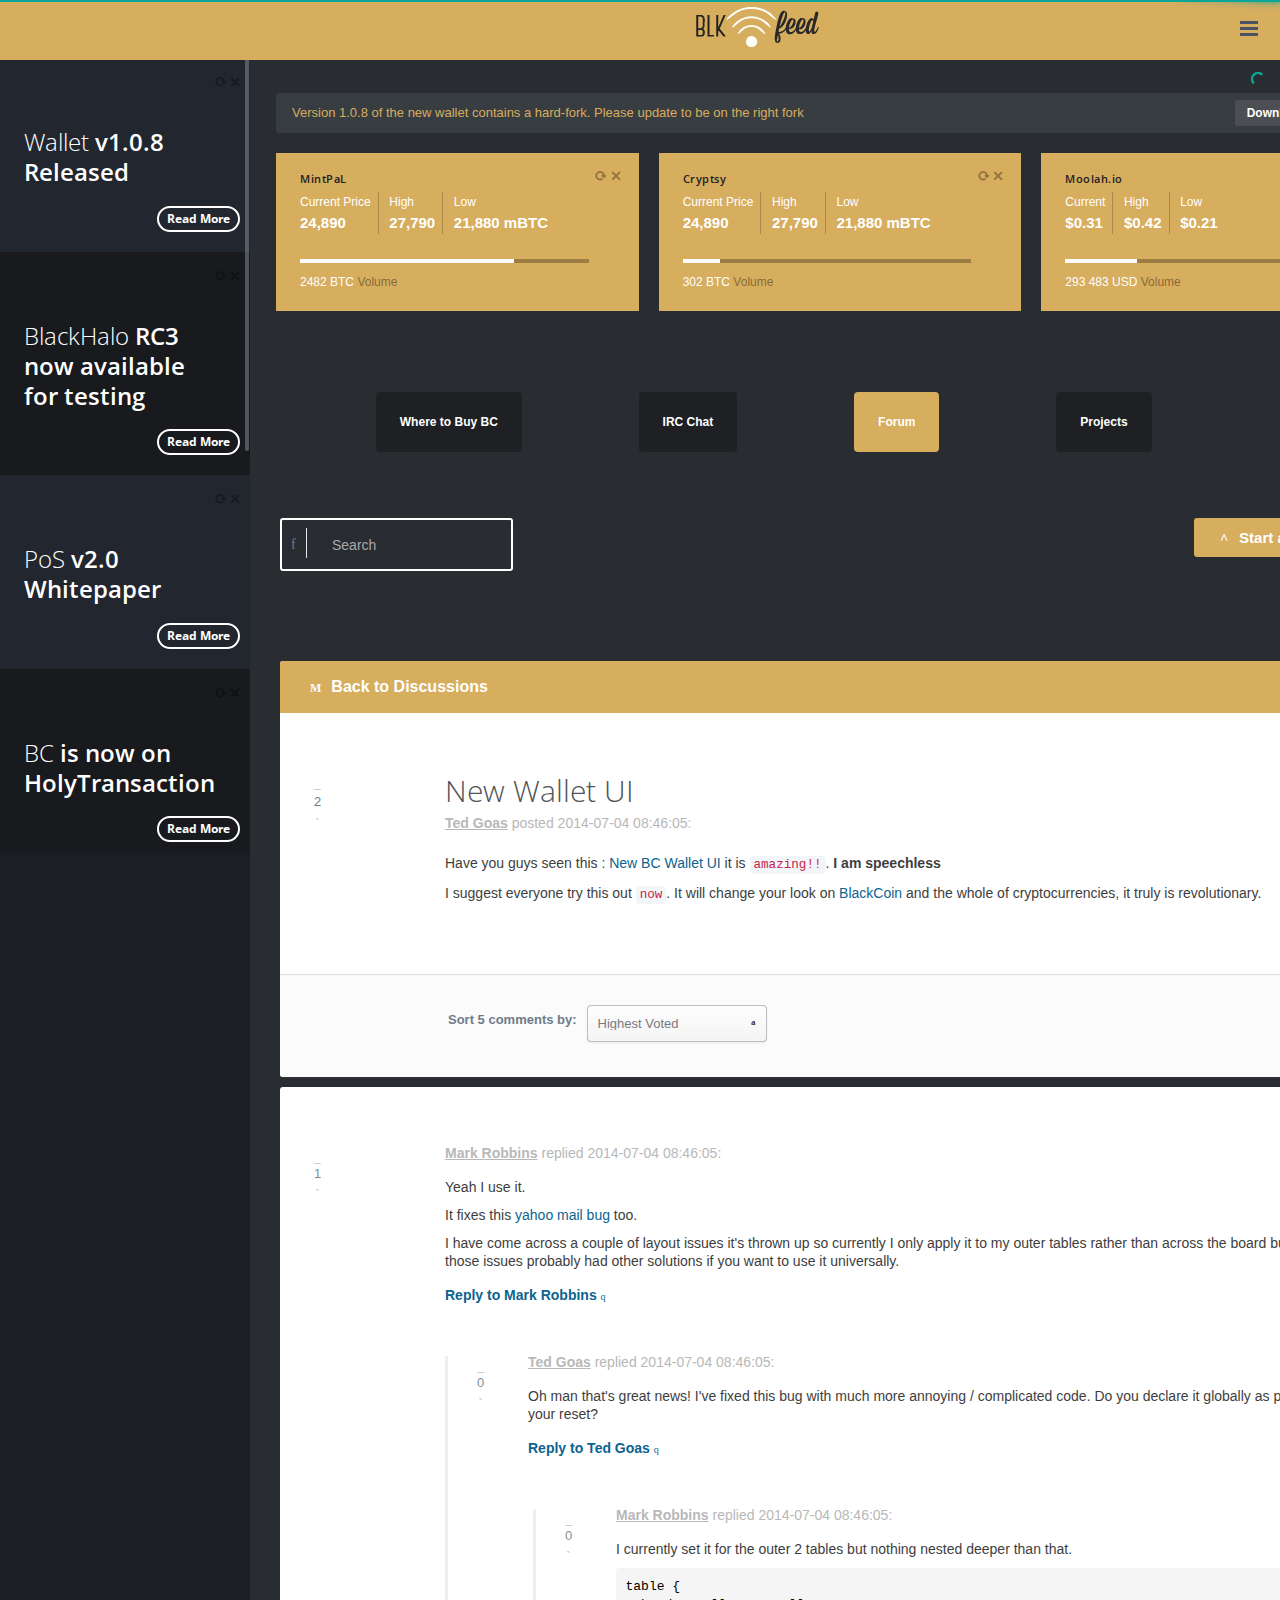
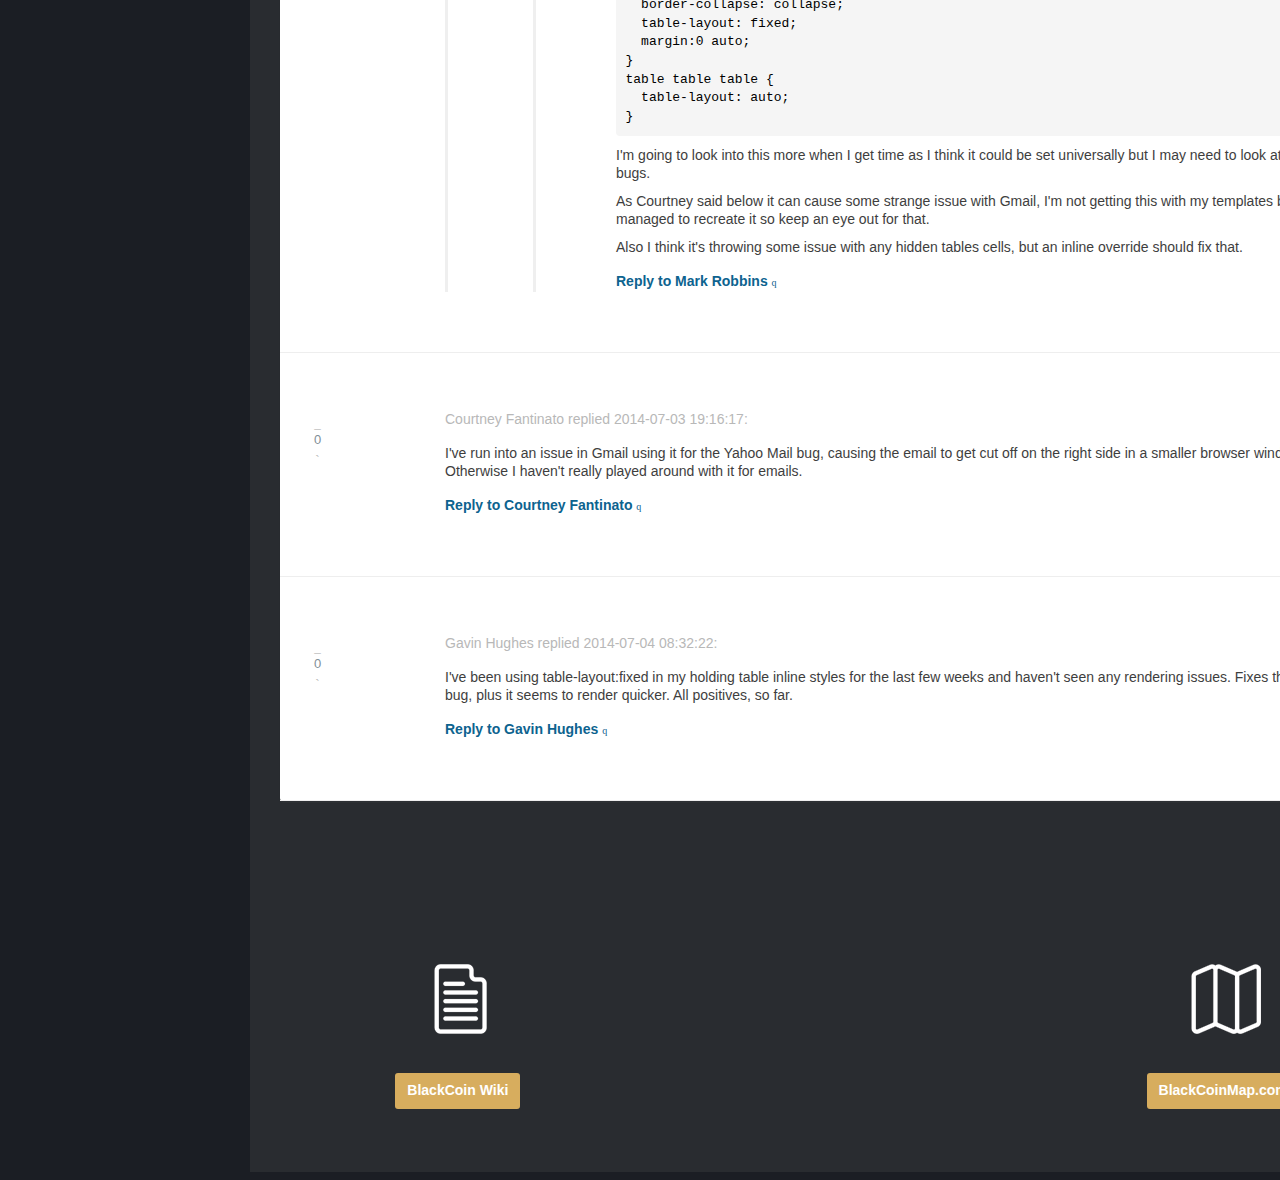
==== commit 111e68c7: "Completion" ====
--- a/post.html
+++ b/post.html
@@ -345,10 +345,10 @@
           <div class="row">
             <div class="tabbable tabs-left">
               <ul class="nav nav-pills" id="tab-3">
-                <li class=""><a href="#Merchants">Where to Buy BC</a></li>
-                <li class=""><a href="#IRC">IRC Chat</a></li>
+                <li class=""><a href="#">Where to Buy BC</a></li>
+                <li class=""><a href="#">IRC Chat</a></li>
                 <li class="active"><a href="#Forum">Forum</a></li>
-                <li class=""><a href="#Projects">Projects</a></li>
+                <li class=""><a href="#">Projects</a></li>
               </ul>
               <div class="tab-content">
                 <div class="tab-pane" id="Merchants">
@@ -381,148 +381,115 @@
                   <!-- END WORLD MAP WIDGET - CRAFT MAP --> <br>
                   <br>
                   <!--Start Table-->
-                  <div class="grid simple ">
-                    <div class="grid-title">
+                  <div class="grid simple">
+                    <div class="grid-title" style="background:#1e2024;">
                       <h4>View  <span class="semi-bold">Merchants</span></h4>
                       <div class="tools"> <a href="javascript:;" class="collapse"></a> <a href="#grid-config" data-toggle="modal" class="config"></a> <a href="javascript:;" class="reload"></a> <a href="javascript:;" class="remove"></a> </div>
                     </div>
-                    <div class="grid-body ">
+                    <div class="grid-body" style="background:#1e2024;">
                       <div id="example2_wrapper" class="dataTables_wrapper form-inline" role="grid">
                         <div class="row">
-                          <div class="col-md-6">
-                            <div id="example2_length" class="dataTables_length">
-                              <label>
-                                <div class="select2-container span12 select2-container-active" id="s2id_autogen5"><a href="javascript:void(0)" onclick="return false;" class="select2-choice" tabindex="-1">   <span class="select2-chosen">10</span><abbr class="select2-search-choice-close"></abbr>   <span class="select2-arrow"><b></b></span></a><input class="select2-focusser select2-offscreen" type="text" id="s2id_autogen6"></div>
-                                <select size="1" name="example2_length" aria-controls="example2" class="select2-wrapper span12 select2-offscreen" tabindex="-1">
-                                  <option value="10" selected="selected">10</option>
-                                  <option value="25">25</option>
-                                  <option value="50">50</option>
-                                  <option value="100">100</option>
-                                </select>
-                              </label>
-                            </div>
-                          </div>
-                          <div class="col-md-6">
-                            <div class="dataTables_filter" id="example2_filter"><label>Search: <input type="text" aria-controls="example2" class="input-medium"></label></div>
-                          </div>
                         </div>
                         <table class="table table-striped dataTable" id="example2" aria-describedby="example2_info">
                           <thead>
                             <tr role="row">
                               <th class="sorting" role="columnheader" tabindex="0" aria-controls="example2" rowspan="1" colspan="1" aria-label=": activate to sort column ascending" style="width: 42px;"></th>
-                              <th class="sorting" role="columnheader" tabindex="0" aria-controls="example2" rowspan="1" colspan="1" aria-label="Rendering engine: activate to sort column ascending" style="width: 279px;">Rendering engine</th>
-                              <th class="sorting" role="columnheader" tabindex="0" aria-controls="example2" rowspan="1" colspan="1" aria-label="Browser: activate to sort column ascending" style="width: 349px;">Browser</th>
-                              <th class="sorting" role="columnheader" tabindex="0" aria-controls="example2" rowspan="1" colspan="1" aria-label="Platform(s): activate to sort column ascending" style="width: 322px;">Platform(s)</th>
-                              <th class="sorting" role="columnheader" tabindex="0" aria-controls="example2" rowspan="1" colspan="1" aria-label="Engine version: activate to sort column ascending" style="width: 240px;">Engine version</th>
-                              <th class="sorting" role="columnheader" tabindex="0" aria-controls="example2" rowspan="1" colspan="1" aria-label="CSS grade: activate to sort column ascending" style="width: 171px;">CSS grade</th>
+                              <th class="sorting" role="columnheader" tabindex="0" aria-controls="example2" rowspan="1" colspan="1" aria-label="Name: activate to sort column ascending" style="width: 279px;">Name</th>
+                              <th class="sorting" role="columnheader" tabindex="0" aria-controls="example2" rowspan="1" colspan="1" aria-label="Operating Area: activate to sort column ascending" style="width: 349px;">Operating Area</th>
+                              <th class="sorting" role="columnheader" tabindex="0" aria-controls="example2" rowspan="1" colspan="1" aria-label="Category: activate to sort column ascending" style="width: 322px;">Category</th>
+                              <th class="sorting" role="columnheader" tabindex="0" aria-controls="example2" rowspan="1" colspan="1" aria-label="Merchant Since: activate to sort column ascending" style="width: 240px;">Merchant Since</th>
+                              <th class="sorting" role="columnheader" tabindex="0" aria-controls="example2" rowspan="1" colspan="1" aria-label="Verified: activate to sort column ascending" style="width: 171px;">Verified</th>
                             </tr>
                           </thead>
                           <tbody role="alert" aria-live="polite" aria-relevant="all">
                             <tr class="gradeX odd">
-                              <td class="center "><i class="fa fa-plus-circle"></i></td>
-                              <td class=" ">Trident</td>
-                              <td class=" ">Internet
-                                Explorer 4.0
+                              <td class="center "></td>
+                              <td class=" ">Amazon</td>
+                              <td class=" ">Worldwide
                               </td>
-                              <td class=" ">Win 95+</td>
-                              <td class="center "> 4</td>
-                              <td class="center ">X</td>
+                              <td class=" ">Everything</td>
+                              <td class="center "> 2014</td>
+                              <td class="center ">Yes</td>
                             </tr>
                             <tr class="gradeC even">
-                              <td class="center "><i class="fa fa-plus-circle"></i></td>
-                              <td class=" ">Trident</td>
-                              <td class=" ">Internet
-                                Explorer 5.0
+                              <td class="center "></td>
+                              <td class=" ">EBay</td>
+                              <td class=" ">Worldwide
+                               
                               </td>
-                              <td class=" ">Win 95+</td>
-                              <td class="center ">5</td>
-                              <td class="center ">C</td>
+                              <td class=" ">Computing</td>
+                              <td class="center ">2015</td>
+                              <td class="center ">Yes</td>
                             </tr>
                             <tr class="odd gradeA">
-                              <td class="center "><i class="fa fa-plus-circle"></i></td>
-                              <td class=" ">Trident</td>
-                              <td class=" ">Internet
-                                Explorer 5.5
+                              <td class="center "></td>
+                              <td class=" ">TigerDirect</td>
+                              <td class=" ">U.S.A & Canada
                               </td>
-                              <td class=" ">Win 95+</td>
-                              <td class="center ">5.5</td>
-                              <td class="center ">A</td>
+                              <td class=" ">Laptops</td>
+                              <td class="center ">2014</td>
+                              <td class="center ">No</td>
                             </tr>
                             <tr class="even gradeA">
-                              <td class="center "><i class="fa fa-plus-circle"></i></td>
-                              <td class=" ">Trident</td>
-                              <td class=" ">Internet
-                                Explorer 6
+                              <td class="center "></td>
+                              <td class=" ">Microsoft Store</td>
+                              <td class=" ">Worldwide
                               </td>
-                              <td class=" ">Win 98+</td>
-                              <td class="center ">6</td>
-                              <td class="center ">A</td>
+                              <td class=" ">Software</td>
+                              <td class="center ">2014</td>
+                              <td class="center ">Yes</td>
                             </tr>
                             <tr class="odd gradeA">
-                              <td class="center "><i class="fa fa-plus-circle"></i></td>
-                              <td class=" ">Trident</td>
-                              <td class=" ">Internet Explorer 7</td>
-                              <td class=" ">Win XP SP2+</td>
-                              <td class="center ">7</td>
-                              <td class="center ">A</td>
+                              <td class="center "></td>
+                              <td class=" ">Origin</td>
+                              <td class=" ">U.S.A/Australia/China</td>
+                              <td class=" ">Gaming</td>
+                              <td class="center ">2017</td>
+                              <td class="center ">No</td>
                             </tr>
                             <tr class="even gradeA">
-                              <td class="center "><i class="fa fa-plus-circle"></i></td>
-                              <td class=" ">Trident</td>
-                              <td class=" ">AOL browser (AOL desktop)</td>
-                              <td class=" ">Win XP</td>
-                              <td class="center ">6</td>
-                              <td class="center ">A</td>
+                              <td class="center "></td>
+                              <td class=" ">Steam</td>
+                              <td class=" ">Worldwide</td>
+                              <td class=" ">Gaming</td>
+                              <td class="center ">2015</td>
+                              <td class="center ">Yes</td>
                             </tr>
                             <tr class="gradeA odd">
-                              <td class="center "><i class="fa fa-plus-circle"></i></td>
-                              <td class=" ">Gecko</td>
-                              <td class=" ">Firefox 1.0</td>
-                              <td class=" ">Win 98+ / OSX.2+</td>
-                              <td class="center ">1.7</td>
-                              <td class="center ">A</td>
+                              <td class="center "></td>
+                              <td class=" ">Hilton Hotels</td>
+                              <td class=" ">Australia</td>
+                              <td class=" ">Leisure & Entertainment</td>
+                              <td class="center ">2022</td>
+                              <td class="center ">Yes</td>
                             </tr>
                             <tr class="gradeA even">
-                              <td class="center "><i class="fa fa-plus-circle"></i></td>
-                              <td class=" ">Gecko</td>
-                              <td class=" ">Firefox 1.5</td>
-                              <td class=" ">Win 98+ / OSX.2+</td>
-                              <td class="center ">1.8</td>
-                              <td class="center ">A</td>
+                              <td class="center "></td>
+                              <td class=" ">PayPal</td>
+                              <td class=" ">Argentina</td>
+                              <td class=" ">Payment Protocols</td>
+                              <td class="center ">2016</td>
+                              <td class="center ">Yes</td>
                             </tr>
                             <tr class="gradeA odd">
-                              <td class="center "><i class="fa fa-plus-circle"></i></td>
-                              <td class=" ">Gecko</td>
-                              <td class=" ">Firefox 2.0</td>
-                              <td class=" ">Win 98+ / OSX.2+</td>
-                              <td class="center ">1.8</td>
-                              <td class="center ">A</td>
+                              <td class="center "></td>
+                              <td class=" ">OpenBazaar</td>
+                              <td class=" ">Worldwide</td>
+                              <td class=" ">Decentralized Marketplaces</td>
+                              <td class="center ">2014</td>
+                              <td class="center ">Yes</td>
                             </tr>
                             <tr class="gradeA even">
-                              <td class="center "><i class="fa fa-plus-circle"></i></td>
-                              <td class=" ">Gecko</td>
-                              <td class=" ">Firefox 3.0</td>
-                              <td class=" ">Win 2k+ / OSX.3+</td>
-                              <td class="center ">1.9</td>
-                              <td class="center ">A</td>
+                              <td class="center "></td>
+                              <td class=" ">Wulfcastle's Design Services</td>
+                              <td class=" ">Worldwide</td>
+                              <td class=" ">Design</td>
+                              <td class="center ">2014</td>
+                              <td class="center ">Yes</td>
                             </tr>
                           </tbody>
                         </table>
                         <div class="row">
-                          <div class="col-md-12">
-                            <div class="dataTables_paginate paging_bootstrap pagination">
-                              <ul>
-                                <li class="prev disabled"><a href="#"><i class="fa fa-chevron-left"></i></a></li>
-                                <li class="active"><a href="#">1</a></li>
-                                <li><a href="#">2</a></li>
-                                <li><a href="#">3</a></li>
-                                <li><a href="#">4</a></li>
-                                <li><a href="#">5</a></li>
-                                <li class="next"><a href="#"><i class="fa fa-chevron-right"></i></a></li>
-                              </ul>
-                            </div>
-                            <div class="dataTables_info" id="example2_info">Showing <b>1 to 10</b> of 57 entries</div>
-                          </div>
                         </div>
                       </div>
                     </div>
@@ -1046,8 +1013,7 @@
               <div class="tiles blue added-margin  m-b-20">
                 <div class="tiles-body" style="background:#292c30;">
                   <center>
-                    <img src="./assets/img/icon/forum.png"> <br><br><br>
-                    <button type="button" class="btn btn-warning btn-cons">Forum</button>
+                    
                   </center>
                 </div>
               </div>
